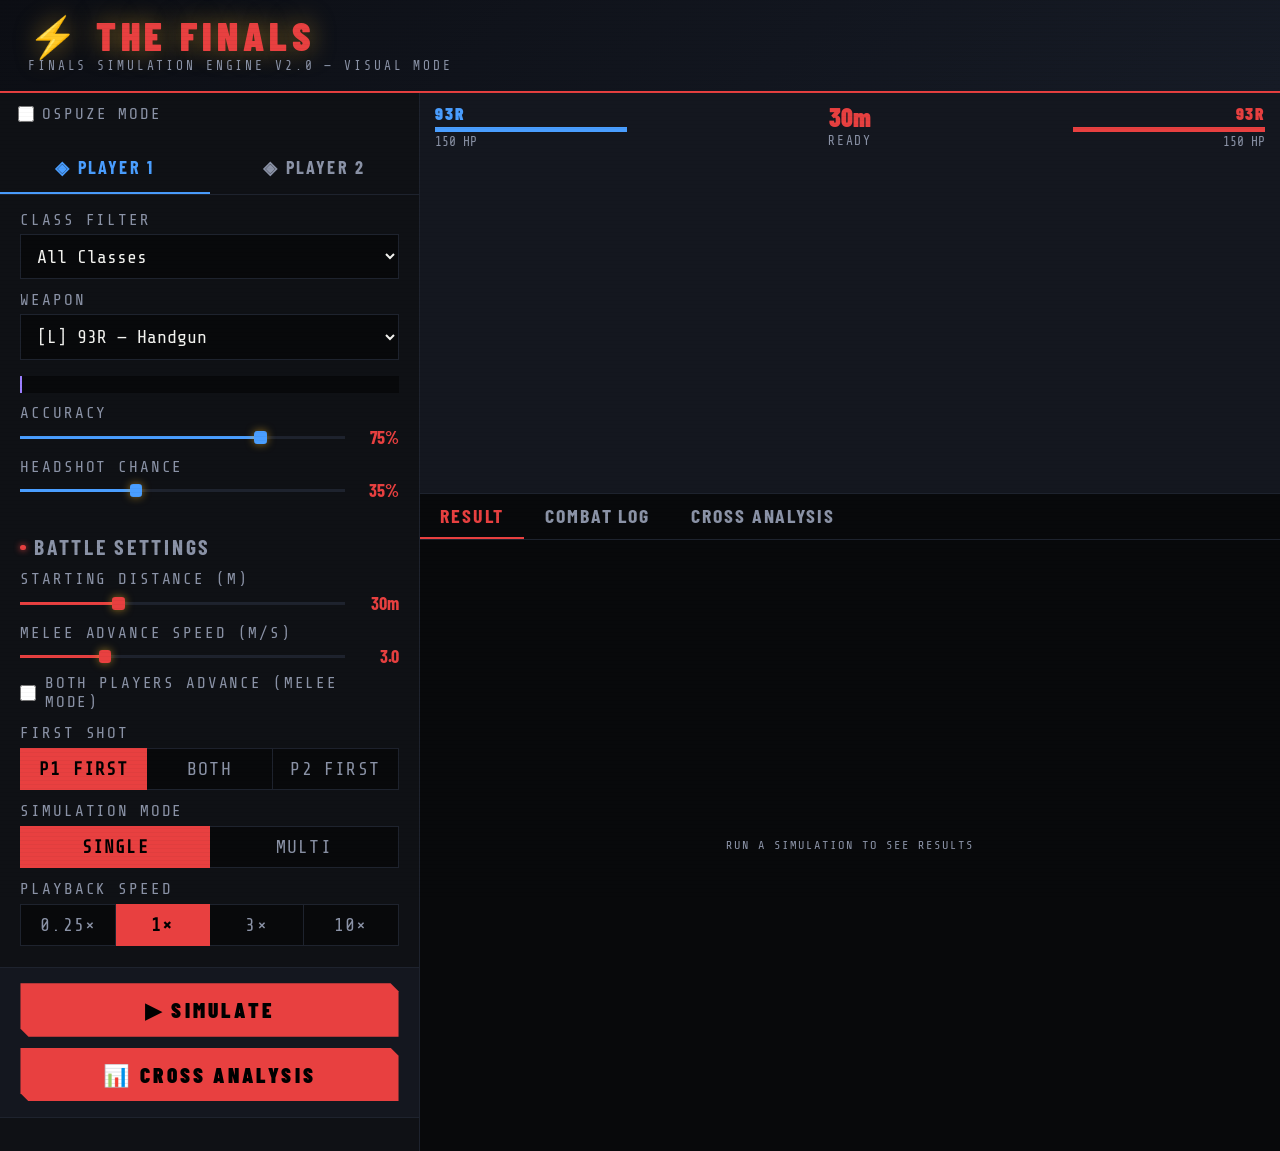
==== index.html @ 96d1d45d "renamed battle_simulator.html to index.html" ====
<!DOCTYPE html>
<html lang="en">
<head>
  <meta charset="UTF-8">
  <meta name="viewport" content="width=device-width, initial-scale=1.0">
  <title>THE FINALS — Battle Simulator</title>

<script src="./simulate.js" defer></script>
<script src="./battle_simulator.js" defer></script>
<script src="./cross_analysis_pool.js" defer></script>
<script src="./heatgraph.js" defer></script>
  <link rel="stylesheet" href="battle_simulation.css">

  <link rel="preconnect" href="https://fonts.googleapis.com">
  <link
    href="https://fonts.googleapis.com/css2?family=Barlow+Condensed:ital,wght@0,400;0,600;0,700;0,900;1,700&family=Share+Tech+Mono&display=swap"
    rel="stylesheet"
  >
</head>
<body>
  <header>
    <div>
      <div class="logo">⚡ THE FINALS</div>
      <div class="sub">Finals Simulation Engine v2.0 — Visual Mode</div>
    </div>
  </header>

  <div class="app" style="grid-template-columns: 420px 1fr;">
    <div class="sidebar">
      <label class="check-row" style="padding: 12px 18px;">
        <input type="checkbox" id="ospuze-toggle">
        <span>OSPUZE Mode</span>
      </label>

      <div class="fighter-tabs">
        <div class="ftab active p1" onclick="switchFighterTab(1,this)">◈ Player 1</div>
        <div class="ftab p2" onclick="switchFighterTab(2,this)">◈ Player 2</div>
      </div>

      <div class="fighter-panel active" id="fp1">
        <label>Class Filter</label>
        <select id="p1-class" onchange="filterWeapons(1)">
          <option value="">All Classes</option>
          <option value="light">Light — 150 HP</option>
          <option value="medium">Medium — 250 HP</option>
          <option value="heavy">Heavy — 350 HP</option>
        </select>

        <label>Weapon</label>
        <select id="p1-weapon" onchange="updateWeaponInfo(1)"></select>
        <div id="p1-badges" class="weapon-badge"></div>
        <div id="p1-note" class="weapon-note"></div>

        <label>Accuracy</label>
        <div class="range-row">
          <input type="range" id="p1-acc" min="1" max="100" value="75" oninput="syncRange(this,'p1-acc-v','%')">
          <span class="range-val" id="p1-acc-v">75%</span>
        </div>

        <label>Headshot Chance</label>
        <div class="range-row">
          <input type="range" id="p1-hs" min="0" max="100" value="35" oninput="syncRange(this,'p1-hs-v','%')">
          <span class="range-val" id="p1-hs-v">35%</span>
        </div>
      </div>

      <div class="fighter-panel" id="fp2">
        <label>Class Filter</label>
        <select id="p2-class" onchange="filterWeapons(2)">
          <option value="">All Classes</option>
          <option value="light">Light — 150 HP</option>
          <option value="medium">Medium — 250 HP</option>
          <option value="heavy">Heavy — 350 HP</option>
        </select>

        <label>Weapon</label>
        <select id="p2-weapon"oninput ="drawIdle()" onchange="updateWeaponInfo(2)"></select>
        <div id="p2-badges" class="weapon-badge"></div>
        <div id="p2-note" class="weapon-note"></div>

        <label>Accuracy</label>
        <div class="range-row">
          <input type="range" id="p2-acc" min="1" max="100" value="75" oninput="syncRange(this,'p2-acc-v','%')">
          <span class="range-val" id="p2-acc-v">75%</span>
        </div>

        <label>Headshot Chance</label>
        <div class="range-row">
          <input type="range" id="p2-hs" min="0" max="100" value="35" oninput="syncRange(this,'p2-hs-v','%')">
          <span class="range-val" id="p2-hs-v">35%</span>
        </div>
      </div>

      <div class="section">
        <div class="section-title">Battle Settings</div>

        <label>Starting Distance (m)</label>
        <div class="range-row">
          <input type="range" id="start-dist" min="1" max="100" value="30" oninput="syncRange(this,'sd-v','m')">
          <span class="range-val" id="sd-v">30m</span>
        </div>

        <label>Melee Advance Speed (m/s)</label>
        <div class="range-row">
          <input type="range" id="speed" min="0" max="12" value="3" step="0.5" oninput="syncRange(this,'sp-v','')">
          <span class="range-val" id="sp-v">3.0</span>
        </div>

        <label class="check-row">
          <input type="checkbox" id="melee-advance">
          <span>Both players advance (melee mode)</span>
        </label>

        <label style="margin-top:12px;">First Shot</label>
        <div class="toggle-group">
          <div class="tbtn active" onclick="setFSA('p1',this)">P1 First</div>
          <div class="tbtn" onclick="setFSA('both',this)">Both</div>
          <div class="tbtn" onclick="setFSA('p2',this)">P2 First</div>
        </div>

        <label style="margin-top:12px;">Simulation Mode</label>
        <div class="toggle-group">
          <div class="tbtn active" onclick="setSimMode('single',this)">Single</div>
          <div class="tbtn" onclick="setSimMode('multi',this)">Multi</div>
        </div>

        <div id="multi-opts" style="display:none;">
          <label>Runs</label>
          <input type="number" id="sim-count" value="200" min="10" max="10000">
        </div>

        <label style="margin-top:12px;">Playback Speed</label>
        <div class="toggle-group">
          <div class="tbtn" onclick="setPlaySpeed(0.25,this)">0.25×</div>
          <div class="tbtn active" onclick="setPlaySpeed(1,this)">1×</div>
          <div class="tbtn" onclick="setPlaySpeed(3,this)">3×</div>
          <div class="tbtn" onclick="setPlaySpeed(10,this)">10×</div>
        </div>
      </div>

      <div class="run-row">
        <button class="btn-run" id="run-btn" onclick="runSim()">▶ SIMULATE</button>
        <button class="btn-run" id="cross-btn" onclick="runCrossAnalysis()">📊 CROSS ANALYSIS</button>      </div>
    </div>

    <div class="main-area">
      <div class="arena-wrap">
        <canvas id="arena" height="400"></canvas>

        <div class="arena-overlay">
          <div class="player-hud">
            <div class="hud-name p1" id="hud-p1-name">—</div>
            <div class="hud-hp-bar">
              <div class="hud-hp-fill p1" id="hud-p1-hp" style="width:100%"></div>
            </div>
            <div class="hud-hp-val" id="hud-p1-hpval">— HP</div>
          </div>

          <div class="arena-center-hud">
            <div class="dist-big" id="hud-dist">—</div>
            <div class="time-small" id="hud-time">READY</div>
          </div>

          <div class="player-hud" style="text-align:right;">
            <div class="hud-name p2" id="hud-p2-name">—</div>
            <div class="hud-hp-bar">
              <div class="hud-hp-fill p2" id="hud-p2-hp" style="width:100%"></div>
            </div>
            <div class="hud-hp-val p2" id="hud-p2-hpval">— HP</div>
          </div>
        </div>
      </div>

      <div class="results-area" id="results-area">
        <div class="tab-bar">
          <div class="tab active" onclick="switchTab('result',this)">Result</div>
          <div class="tab" onclick="switchTab('log',this)">Combat Log</div>
          <div class="tab" id="multi-tab" onclick="switchTab('multi',this)" style="display:none;">Multi Stats</div>
          <div class="tab" onclick="switchTab('cross',this)">Cross Analysis</div>
        </div>

        <div class="tab-content active" id="tab-result">
          <div class="winner-banner" id="winner-banner" style="display:none;">
            <div class="winner-icon" id="winner-icon">🏆</div>
            <div>
              <div class="winner-name" id="winner-name">—</div>
              <div class="winner-sub" id="winner-sub"></div>
            </div>
          </div>



          <div class="stats-grid" id="stats-grid" style="display:none;">
            <div class="stat-cell"><div class="stat-label">P1 Damage</div><div class="stat-val p1" id="s-p1-dmg">—</div></div>
            <div class="stat-cell"><div class="stat-label">P1 Shots/Hit/HS</div><div class="stat-val p1" id="s-p1-shs">—</div></div>
            <div class="stat-cell"><div class="stat-label">P2 Damage</div><div class="stat-val p2" id="s-p2-dmg">—</div></div>
            <div class="stat-cell"><div class="stat-label">P2 Shots/Hit/HS</div><div class="stat-val p2" id="s-p2-shs">—</div></div>
            <div class="stat-cell"><div class="stat-label">Time to Kill</div><div class="stat-val neutral" id="s-ttk">—</div></div>
            <div class="stat-cell"><div class="stat-label">Final Range</div><div class="stat-val neutral" id="s-range">—</div></div>
            <div class="stat-cell"><div class="stat-label">P1 HP Left</div><div class="stat-val p1" id="s-p1-hp">—</div></div>
            <div class="stat-cell"><div class="stat-label">P2 HP Left</div><div class="stat-val p2" id="s-p2-hp">—</div></div>
          </div>

          <div
            id="pre-run-msg"
            style="flex:1;display:flex;align-items:center;justify-content:center;color:var(--muted);font-size:12px;letter-spacing:2px;"
          >
            RUN A SIMULATION TO SEE RESULTS
          </div>
        </div>

    

        <div class="tab-content" id="tab-log">
          <div id="combat-log" style="font-size:11px;line-height:1.9;padding:10px 14px; font-size: 20px;"></div>
        </div>

        <div class="tab-content" id="tab-multi">
          <div class="winrate-section">
            <div class="winrate-labels">
              <span id="wr-p1-lbl" style="color:var(--blue)">P1: —</span>
              <span id="wr-tie-lbl" style="color:var(--tie)">TIE: —</span>
              <span id="wr-p2-lbl" style="color:var(--red)">P2: —</span>
            </div>

            <div class="winrate-bar">
              <div class="wr-p1" id="wr-p1-bar" style="width:0%;transition:width .5s ease;"></div>
              <div class="wr-tie" id="wr-tie-bar" style="width:0%;transition:width .5s ease;"></div>
              <div class="wr-p2" id="wr-p2-bar" style="width:0%;transition:width .5s ease;"></div>
            </div>
          </div>

          <div class="multi-grid">
            <div class="left-mult-=grid">
              <div class="multi-cell"><div class="stat-label">P1 Wins</div><div class="stat-val p1" id="ms-w1">—</div></div>
              <div class="multi-cell"><div class="stat-label">P1 Looses</div><div class="stat-val p1" id="ms-l1">—</div></div>
              <div class="multi-cell"><div class="stat-label">Avg TTK P1 </div><div class="stat-val p1" id="ms-ttk1">—</div></div>
              <div class="multi-cell"><div class="stat-label">Avg HP Left P1</div><div class="stat-val p1" id="ms-hp1">—</div></div>
              <div class="multi-cell"><div class="stat-label">Avg Bullets To Kill P2</div><div class="stat-val p2" id="ms-bulletsToKill1">—</div></div>
            </div>

            <div class="middle-multi-grid">
              <div class="multi-cell"><div class="stat-label">Ties</div><div class="stat-val neutral" id="ms-tie">—</div></div>
            </div>

            <div class="right-multi-grid">
              <div class="left-mult-=grid">
                <div class="multi-cell"><div class="stat-label">P2 Wins</div><div class="stat-val p2" id="ms-w2">—</div></div>
                <div class="multi-cell"><div class="stat-label">P2 Looses</div><div class="stat-val p2" id="ms-l2">—</div></div>
                <div class="multi-cell"><div class="stat-label">Avg TTK P2</div><div class="stat-val p2" id="ms-ttk2">—</div></div>
                <div class="multi-cell"><div class="stat-label">Avg HP Left P2</div><div class="stat-val p2" id="ms-hp2">—</div></div>
                <div class="multi-cell"><div class="stat-label">Avg Bullets To Kill P1</div><div class="stat-val p1" id="ms-bulletsToKill2">—</div></div>
              </div>
            </div>
          </div>
        </div>

        <div class="tab-content" id="tab-cross">
          <div id="cross-table" style="padding:10px;"></div>
        </div>

          <div class="tab-content" id="tab-heat">
            <div id="heatmap-container" style="padding:10px;">
              HEAT MAP READY
            </div>
          </div>
      </div>
    </div>
  </div>

  <script>
    const ospuzeToggle = document.getElementById('ospuze-toggle');

    ospuzeToggle?.addEventListener('change', function () {
      document.body.classList.toggle('ospuze-mode', this.checked);
      localStorage.setItem('ospuzeMode', this.checked ? 'on' : 'off');
    });

    if (localStorage.getItem('ospuzeMode') === 'on') {
      document.body.classList.add('ospuze-mode');
      if (ospuzeToggle) ospuzeToggle.checked = true;
    }
  </script>
</body>
</html>
---- battle_simulation.css ----
:root {
  --bg: #08090b;
  --surface: #0f1115;
  --card: #14171f;
  --border: #1e232e;

  --accent: #e84040;
  --tie: #fcfcfc;
  --red: #e84040;
  --green: #39d974;
  --blue: #4a9eff;
  --purple: #9d7fff;

  --text: #f3f3f0;
  --muted: #8b93a7;

  --light-cl: #ffffff;
  --med-cl: #ffffff;
  --heavy-cl: #ffffff;

  /* Fluid sizing system */
  --fs-base: clamp(0.88rem, 0.78rem + 0.28vw, 1.05rem);
  --fs-micro: clamp(0.62rem, 0.58rem + 0.14vw, 0.78rem);
  --fs-small: clamp(0.72rem, 0.66rem + 0.18vw, 0.9rem);
  --fs-body: clamp(0.88rem, 0.8rem + 0.24vw, 1rem);
  --fs-label: clamp(0.8rem, 0.68rem + 0.4vw, 1.05rem);
  --fs-ui: clamp(0.95rem, 0.82rem + 0.4vw, 1.2rem);
  --fs-tab: clamp(0.9rem, 0.72rem + 0.65vw, 1.55rem);
  --fs-badge: clamp(0.72rem, 0.63rem + 0.34vw, 1rem);
  --fs-hud: clamp(0.9rem, 0.78rem + 0.38vw, 1.2rem);
  --fs-dist: clamp(1.1rem, 0.85rem + 0.95vw, 1.9rem);
  --fs-stat-label: clamp(0.72rem, 0.58rem + 0.42vw, 1rem);
  --fs-stat-val: clamp(1.15rem, 0.92rem + 0.9vw, 1.9rem);
  --fs-winner: clamp(1.7rem, 1.1rem + 2vw, 3rem);
  --fs-button: clamp(1rem, 0.84rem + 0.62vw, 1.4rem);
  --fs-logo: clamp(1.5rem, 1rem + 2vw, 2.5rem);
  --fs-table: clamp(0.78rem, 0.68rem + 0.3vw, 0.98rem);

  /* Fluid spacing */
  --space-1: clamp(0.25rem, 0.18rem + 0.2vw, 0.45rem);
  --space-2: clamp(0.4rem, 0.3rem + 0.28vw, 0.65rem);
  --space-3: clamp(0.55rem, 0.42rem + 0.35vw, 0.85rem);
  --space-4: clamp(0.75rem, 0.58rem + 0.48vw, 1rem);
  --space-5: clamp(0.95rem, 0.72rem + 0.7vw, 1.4rem);
  --space-6: clamp(1.15rem, 0.92rem + 0.9vw, 1.8rem);
  --space-7: clamp(1.4rem, 1.1rem + 1.2vw, 2.4rem);

  --sidebar-w: clamp(18rem, 24vw, 26rem);
  --header-h: clamp(4.1rem, 3.4rem + 1.1vw, 5.1rem);
  --arena-h: clamp(14rem, 32vw, 25rem);
  --radius-sm: 0.2rem;
  --radius-md: 0.35rem;
  --border-w: 1px;
}

body.ospuze-mode {
  --bg: #0d0d0a;
  --surface: #17150d;
  --card: #201c10;
  --border: #3a3218;

  --accent: #e0b81d;
  --tie: rgb(251, 255, 0);
  --red: #e84040;
  --green: #8ddc57;
  --blue: #4a9eff;
  --purple: #c89b2b;

  --text: #f7f1d0;
  --muted: #b7ab72;

  --light-cl: #f2d13d;
  --med-cl: #d7c04b;
  --heavy-cl: #61510f;
}

body.ospuze-mode header {
  background: linear-gradient(135deg, #18150c 0%, #2a2412 100%);
  border-bottom-color: var(--accent);
}

body.ospuze-mode .logo {
  color: var(--accent);
  text-shadow: 0 0 1.5rem rgba(224, 184, 29, 0.45);
}

body.ospuze-mode .btn-run {
  background: var(--accent);
  color: #111;
}

body.ospuze-mode .btn-run:hover {
  background: #f2d13d;
}

body.ospuze-mode .tab.active,
body.ospuze-mode .tbtn.active,
body.ospuze-mode .range-val,
body.ospuze-mode .dist-big {
  color: var(--accent);
  border-color: var(--accent);
}

body.ospuze-mode .tbtn.active {
  background: var(--accent);
  color: #111;
}

* {
  box-sizing: border-box;
  margin: 0;
  padding: 0;
}

html {
  scroll-behavior: smooth;
  font-size: 100%;
}

body {
  background: var(--bg);
  color: var(--text);
  font-family: 'Share Tech Mono', monospace;
  font-size: var(--fs-base);
  min-height: 100vh;
  overflow-x: hidden;
  line-height: 1.35;
}

body::before {
  content: '';
  position: fixed;
  inset: 0;
  background: repeating-linear-gradient(
    0deg,
    transparent,
    transparent 3px,
    rgba(0, 0, 0, 0.03) 3px,
    rgba(0, 0, 0, 0.03) 4px
  );
  pointer-events: none;
  z-index: 9999;
}

/* HEADER */
header {
  background: linear-gradient(135deg, #0c0e14 0%, #161b26 100%);
  border-bottom: 2px solid var(--accent);
  min-height: var(--header-h);
  padding: var(--space-4) clamp(1rem, 1.2vw + 0.8rem, 1.75rem);
  display: flex;
  align-items: center;
  gap: var(--space-4);
}

.logo {
  font-family: 'Barlow Condensed', sans-serif;
  font-weight: 900;
  font-size: var(--fs-logo);
  letter-spacing: clamp(0.14rem, 0.08rem + 0.28vw, 0.34rem);
  text-transform: uppercase;
  color: var(--accent);
  text-shadow: 0 0 1.5rem rgba(240, 180, 41, 0.5);
  line-height: 1;
}

.sub {
  font-size: var(--fs-small);
  color: var(--muted);
  letter-spacing: clamp(0.08rem, 0.04rem + 0.18vw, 0.18rem);
  text-transform: uppercase;
  margin-top: 0.15rem;
}

/* LAYOUT */
.app {
  display: grid;
  grid-template-columns: minmax(18rem, var(--sidebar-w)) minmax(0, 1fr);
  gap: 0;
  min-height: calc(100vh - var(--header-h));
}

.sidebar {
  background: var(--surface);
  border-right: var(--border-w) solid var(--border);
  overflow-y: auto;
  padding: 0 0 var(--space-7);
  min-width: 0;
}

.main-area {
  background: var(--bg);
  display: flex;
  flex-direction: column;
  min-width: 0;
}

/* SIDEBAR SECTIONS */
.section {
  padding: var(--space-5) var(--space-5);
  border-bottom: var(--border-w) solid var(--border);
}

.section-title {
  font-family: 'Barlow Condensed', sans-serif;
  font-weight: 700;
  font-size: clamp(0.95rem, 0.75rem + 0.75vw, 1.5rem);
  letter-spacing: clamp(0.08rem, 0.05rem + 0.15vw, 0.18rem);
  text-transform: uppercase;
  color: var(--muted);
  margin-bottom: var(--space-3);
  display: flex;
  align-items: center;
  gap: var(--space-2);
  line-height: 1.1;
}

.section-title::before {
  content: '';
  display: inline-block;
  width: clamp(0.3rem, 0.22rem + 0.14vw, 0.38rem);
  height: clamp(0.3rem, 0.22rem + 0.14vw, 0.38rem);
  background: var(--accent);
  border-radius: 50%;
  box-shadow: 0 0 0.4rem var(--accent);
}

label {
  display: block;
  font-size: var(--fs-label);
  letter-spacing: clamp(0.04rem, 0.02rem + 0.12vw, 0.12rem);
  text-transform: uppercase;
  color: var(--muted);
  margin-bottom: var(--space-1);
  margin-top: var(--space-3);
  line-height: 1.15;
}

label:first-child {
  margin-top: 0;
}

select,
input[type='number'] {
  width: 100%;
  min-width: 0;
  background: var(--bg);
  border: var(--border-w) solid var(--border);
  color: var(--text);
  padding: clamp(0.55rem, 0.42rem + 0.3vw, 0.75rem)
    clamp(0.6rem, 0.5rem + 0.28vw, 0.85rem);
  font-family: 'Share Tech Mono', monospace;
  font-size: var(--fs-ui);
  outline: none;
  cursor: pointer;
  transition: border-color 0.15s, box-shadow 0.15s;
}

select:focus,
input[type='number']:focus {
  border-color: var(--accent);
  box-shadow: 0 0 0 1px color-mix(in srgb, var(--accent) 40%, transparent);
}

input[type='range'] {
  width: 100%;
  min-width: 0;
  padding: 0;
  height: clamp(0.18rem, 0.12rem + 0.1vw, 0.24rem);
  border: none;
  cursor: pointer;
  -webkit-appearance: none;
  appearance: none;
  background: linear-gradient(
    to right,
    var(--slider-color, var(--accent)) 0%,
    var(--slider-color, var(--accent)) var(--pct, 50%),
    var(--border) var(--pct, 50%),
    var(--border) 100%
  );
}

input[type='range']::-webkit-slider-thumb {
  -webkit-appearance: none;
  width: clamp(0.75rem, 0.62rem + 0.22vw, 0.9rem);
  height: clamp(0.75rem, 0.62rem + 0.22vw, 0.9rem);
  border-radius: var(--radius-sm);
  background: var(--slider-color, var(--accent));
  box-shadow: 0 0 0.5rem rgba(240, 180, 41, 0.6);
  cursor: pointer;
}

input[type='range']::-moz-range-thumb {
  width: clamp(0.75rem, 0.62rem + 0.22vw, 0.9rem);
  height: clamp(0.75rem, 0.62rem + 0.22vw, 0.9rem);
  border: 0;
  border-radius: var(--radius-sm);
  background: var(--slider-color, var(--accent));
  box-shadow: 0 0 0.5rem rgba(240, 180, 41, 0.6);
  cursor: pointer;
}

.range-row {
  display: flex;
  align-items: center;
  gap: var(--space-2);
}

.range-val {
  font-family: 'Barlow Condensed', sans-serif;
  font-size: var(--fs-ui);
  font-weight: 700;
  min-width: clamp(2.4rem, 2rem + 1vw, 3.6rem);
  color: var(--accent);
  text-align: right;
  line-height: 1;
}

.fighter-tabs {
  display: grid;
  grid-template-columns: 1fr 1fr;
  gap: 0;
  border-bottom: var(--border-w) solid var(--border);
}

.ftab {
  padding: var(--space-4);
  text-align: center;
  font-family: 'Barlow Condensed', sans-serif;
  font-size: var(--fs-ui);
  font-weight: 700;
  letter-spacing: clamp(0.06rem, 0.03rem + 0.15vw, 0.14rem);
  text-transform: uppercase;
  cursor: pointer;
  border-bottom: 2px solid transparent;
  transition: all 0.15s;
  color: var(--muted);
  line-height: 1.1;
}

.ftab.active.p1 {
  color: var(--blue);
  border-color: var(--blue);
}

.ftab.active.p2 {
  color: var(--red);
  border-color: var(--red);
}

#p2-acc{
  color: var(--blue);
}

.fighter-panel {
  display: none;
  padding: var(--space-4) var(--space-5);
}

.fighter-panel.active {
  display: block;
}

.weapon-badge {
  display: flex;
  flex-wrap: wrap;
  gap: var(--space-1);
  margin-top: var(--space-2);
  font-size: var(--fs-badge);
}

.badge {
  padding: 0.2em 0.55em;
  background: var(--bg);
  border: var(--border-w) solid var(--border);
  font-size: var(--fs-badge);
  letter-spacing: clamp(0.02rem, 0.01rem + 0.08vw, 0.07rem);
  text-transform: uppercase;
  line-height: 1.15;
}

.badge.light {
  color: var(--light-cl);
  border-color: var(--light-cl);
}

.badge.medium {
  color: var(--med-cl);
  border-color: var(--med-cl);
}

.badge.heavy {
  color: var(--heavy-cl);
  border-color: var(--heavy-cl);
}

.weapon-note {
  margin-top: var(--space-2);
  padding: var(--space-2) var(--space-3);
  background: var(--bg);
  border-left: 2px solid var(--purple);
  font-size: var(--fs-body);
  color: var(--muted);
  line-height: 1.65;
}

.toggle-group {
  display: flex;
  gap: 0;
  margin-top: var(--space-1);
}

.tbtn {
  flex: 1;
  min-width: 0;
  padding: clamp(0.55rem, 0.42rem + 0.26vw, 0.72rem) clamp(0.2rem, 0.12rem + 0.18vw, 0.45rem);
  background: var(--bg);
  border: var(--border-w) solid var(--border);
  color: var(--muted);
  font-family: 'Share Tech Mono', monospace;
  font-size: var(--fs-ui);
  letter-spacing: clamp(0.02rem, 0.01rem + 0.08vw, 0.08rem);
  text-transform: uppercase;
  cursor: pointer;
  transition: all 0.15s;
  text-align: center;
  line-height: 1.1;
}

.tbtn:not(:first-child) {
  border-left: none;
}

.tbtn.active {
  background: var(--accent);
  color: #000;
  border-color: var(--accent);
  font-weight: 700;
}

.check-row {
  display: flex;
  align-items: center;
  gap: var(--space-2);
  margin-top: var(--space-2);
  cursor: pointer;
}

.check-row input {
  accent-color: var(--accent);
  cursor: pointer;
  inline-size: 1rem;
  block-size: 1rem;
  flex: 0 0 auto;
}

.check-row span {
  font-size: var(--fs-label);
  color: var(--muted);
  line-height: 1.2;
}

/* RUN BUTTONS */
.run-row {
  padding: var(--space-4) var(--space-5);
  background: var(--card);
  border-bottom: var(--border-w) solid var(--border);
  display: grid;
  gap: var(--space-3);
}

.btn-run {
  width: 100%;
  font-family: 'Barlow Condensed', sans-serif;
  font-weight: 900;
  font-size: var(--fs-button);
  letter-spacing: clamp(0.08rem, 0.04rem + 0.2vw, 0.22rem);
  text-transform: uppercase;
  padding: clamp(0.8rem, 0.64rem + 0.5vw, 1rem);
  background: var(--accent);
  color: #000;
  border: none;
  cursor: pointer;
  clip-path: polygon(0 0, calc(100% - 8px) 0, 100% 8px, 100% 100%, 8px 100%, 0 calc(100% - 8px));
  transition: all 0.15s;
  line-height: 1;
}

.btn-run:hover {
  background: #ffc84a;
  box-shadow: 0 0 1.75rem rgba(240, 180, 41, 0.5);
  transform: translateY(-1px);
}

.btn-run:disabled {
  background: var(--muted);
  cursor: not-allowed;
  transform: none;
  box-shadow: none;
}

/* ARENA */
.arena-wrap {
  position: relative;
  background: var(--card);
  border-bottom: var(--border-w) solid var(--border);
}

#arena {
  display: block;
  width: 100%;
  height: auto;
  min-height: var(--arena-h);
}

.arena-overlay {
  position: absolute;
  top: var(--space-3);
  left: var(--space-4);
  right: var(--space-4);
  display: flex;
  justify-content: space-between;
  align-items: flex-start;
  gap: var(--space-3);
  pointer-events: none;
}

.player-hud {
  min-width: clamp(7rem, 16vw, 12rem);
}

.hud-name {
  font-family: 'Barlow Condensed', sans-serif;
  font-size: var(--fs-hud);
  font-weight: 900;
  letter-spacing: clamp(0.04rem, 0.02rem + 0.1vw, 0.12rem);
  text-transform: uppercase;
  line-height: 1.05;
}

.hud-name.p1 {
  color: var(--blue);
}

.hud-name.p2 {
  color: var(--red);
  text-align: right;
}

.hud-hp-bar {
  height: clamp(0.28rem, 0.2rem + 0.08vw, 0.38rem);
  background: var(--border);
  margin-top: var(--space-1);
  overflow: hidden;
}

.hud-hp-fill {
  height: 100%;
  transition: width 0.05s linear;
}

.hud-hp-fill.p1 {
  background: var(--blue);
}

.hud-hp-fill.p2 {
  background: var(--red);
}

.hud-hp-val {
  font-size: var(--fs-small);
  color: var(--muted);
  margin-top: 0.15rem;
}

.hud-hp-val.p2 {
  text-align: right;
}

.arena-center-hud {
  text-align: center;
  min-width: 0;
}

.p2-class{
  color: var(--accent);
}

.dist-big {
  font-family: 'Barlow Condensed', sans-serif;
  font-size: var(--fs-dist);
  font-weight: 900;
  color: var(--accent);
  line-height: 1;
}

.time-small {
  font-size: var(--fs-small);
  color: var(--muted);
  letter-spacing: clamp(0.05rem, 0.03rem + 0.12vw, 0.12rem);
  margin-top: 0.2rem;
}

/* RESULTS / LOG */
.results-area {
  flex: 1;
  display: flex;
  flex-direction: column;
  animation: fadeIn 0.3s ease;
  min-height: 0;
}

.tab-bar {
  display: flex;
  border-bottom: var(--border-w) solid var(--border);
  overflow-x: auto;
  overflow-y: hidden;
}

.tab {
  padding: var(--space-3) var(--space-5);
  font-family: 'Barlow Condensed', sans-serif;
  font-size: var(--fs-tab);
  font-weight: 700;
  letter-spacing: clamp(0.05rem, 0.03rem + 0.12vw, 0.12rem);
  text-transform: uppercase;
  cursor: pointer;
  color: var(--muted);
  border-bottom: 2px solid transparent;
  transition: all 0.15s;
  white-space: nowrap;
  line-height: 1.05;
}

.tab:hover {
  color: var(--text);
}

.tab.active {
  color: var(--accent);
  border-color: var(--accent);
}

.tab-content {
  display: none;
  flex: 1;
  overflow-y: auto;
  min-height: 0;
}

.tab-content.active {
  display: flex;
  flex-direction: column;
}

.winner-banner {
  padding: var(--space-6) var(--space-6);
  border-bottom: var(--border-w) solid var(--border);
  color: var(--muted);
  align-items: center;
  gap: var(--space-5);
}

.winner-icon {
  font-size: clamp(1.8rem, 1.2rem + 1.4vw, 2.5rem);
  line-height: 1;
}

.winner-name {
  font-family: 'Barlow Condensed', sans-serif;
  font-size: var(--fs-winner);
  font-weight: 900;
  letter-spacing: clamp(0.08rem, 0.04rem + 0.18vw, 0.18rem);
  text-transform: uppercase;
  line-height: 1;
}

.winner-name.p1 {
  color: var(--blue);
  text-shadow: 0 0 1.25rem rgba(74, 158, 255, 0.4);
}

.winner-name.p2 {
  color: var(--red);
  text-shadow: 0 0 1.25rem rgba(232, 64, 64, 0.4);
}

.winner-name.tie {
  color: var(--accent);
}

.winner-sub {
  font-size: var(--fs-small);
  color: var(--muted);
  margin-top: 0.2rem;
}

.stats-grid {
  display: grid;
  grid-template-columns: repeat(4, minmax(0, 1fr));
  gap: 1px;
  background: var(--border);
}

.stat-cell {
  background: var(--card);
  padding: var(--space-4) var(--space-4);
  min-width: 0;
}

.stat-label {
  font-size: var(--fs-stat-label);
  letter-spacing: clamp(0.03rem, 0.01rem + 0.1vw, 0.1rem);
  text-transform: uppercase;
  color: var(--muted);
  margin-bottom: var(--space-2);
  line-height: 1.15;
}

.stat-val {
  font-family: 'Barlow Condensed', sans-serif;
  font-size: var(--fs-stat-val);
  font-weight: 700;
  line-height: 1;
}

.stat-val.p1 {
  color: var(--blue);
}

.stat-val.p2 {
  color: var(--red);
}

.stat-val.neutral {
  color: var(--tie);
}

/* MULTI RESULTS */
.winrate-section {
  padding: var(--space-5) var(--space-6);
  border-bottom: var(--border-w) solid var(--border);
}

.winrate-labels {
  display: flex;
  justify-content: space-between;
  gap: var(--space-2);
  font-size: var(--fs-small);
  margin-bottom: var(--space-2);
  flex-wrap: wrap;
}

.winrate-bar {
  height: clamp(0.6rem, 0.5rem + 0.18vw, 0.85rem);
  background: var(--border);
  display: flex;
  overflow: hidden;
}

.wr-p1 {
  background: var(--blue);
}

.wr-tie {
  background: var(--tie);
}

.wr-p2 {
  background: var(--red);
}

.multi-grid {
  display: grid;
  grid-template-columns: repeat(3, minmax(0, 1fr));
  gap: 1px;
  background: var(--border);
}

.multi-cell {
  background: var(--card);
  padding: var(--space-4) var(--space-4);
}

/* COMBAT LOG */
#combat-log {
  flex: 1;
  overflow-y: auto;
  padding: var(--space-4) var(--space-5);
  background: var(--bg);
  font-size: var(--fs-body);
  line-height: 1.85;
}

.ll {
  padding: 0;
}

.ll.hp1 {
  color: #7ab8ff;
}

.ll.hp2 {
  color: #ff8080;
}

.ll.hs {
  color: var(--accent);
}

.ll.info {
  color: var(--muted);
}

.ll.kill {
  color: var(--green);
  font-family: 'Barlow Condensed', sans-serif;
  font-size: clamp(0.95rem, 0.84rem + 0.38vw, 1.2rem);
  letter-spacing: clamp(0.04rem, 0.02rem + 0.12vw, 0.12rem);
  font-weight: 700;
}

.ll.move {
  color: #6b5e8a;
}

/* TABLES */
table {
  font-size: var(--fs-table);
}

th {
  font-size: var(--fs-table);
}

td {
  font-size: var(--fs-table);
}

/* SCROLLBARS */
::-webkit-scrollbar {
  width: 0.25rem;
  height: 0.25rem;
}

::-webkit-scrollbar-track {
  background: var(--bg);
}

::-webkit-scrollbar-thumb {
  background: var(--border);
}

/* ANIMATION */
@keyframes fadeIn {
  from {
    opacity: 0;
    transform: translateY(0.375rem);
  }
  to {
    opacity: 1;
    transform: translateY(0);
  }
}

/* SPEED INDICATOR */
.speed-chip {
  display: inline-block;
  padding: 0.18em 0.6em;
  font-size: var(--fs-micro);
  letter-spacing: clamp(0.03rem, 0.01rem + 0.08vw, 0.08rem);
  text-transform: uppercase;
  border: 1px solid;
  margin-left: 0.35rem;
}

.speed-chip.fast {
  color: var(--light-cl);
  border-color: var(--light-cl);
}

.speed-chip.med {
  color: var(--med-cl);
  border-color: var(--med-cl);
}

.speed-chip.slow {
  color: var(--heavy-cl);
  border-color: var(--heavy-cl);
}

/* LAPTOP / MID WIDTH */
@media (max-width: 1100px) {
  .app {
    grid-template-columns: minmax(16.5rem, 22rem) minmax(0, 1fr);
  }

  .stats-grid {
    grid-template-columns: repeat(2, minmax(0, 1fr));
  }

  .multi-grid {
    grid-template-columns: 1fr;
  }
}

/* TABLET / PHONE */
@media (max-width: 768px) {
  .app {
    display: flex;
    flex-direction: column;
    min-height: auto;
  }

  .sidebar {
    width: 100%;
    border-right: none;
    border-bottom: var(--border-w) solid var(--border);
    overflow: visible;
  }

  .main-area {
    width: 100%;
    min-width: 0;
  }

  header {
    padding: var(--space-4);
  }

  .fighter-panel,
  .section,
  .run-row {
    padding-left: var(--space-4);
    padding-right: var(--space-4);
  }

  .arena-overlay {
    top: var(--space-2);
    left: var(--space-3);
    right: var(--space-3);
  }

  .player-hud {
    min-width: 0;
    max-width: 38%;
  }

  .hud-name {
    word-break: break-word;
  }

  .stats-grid {
    grid-template-columns: 1fr;
  }

  .winner-banner {
    padding: var(--space-5);
    gap: var(--space-4);
  }

  .tab {
    padding: var(--space-3) var(--space-4);
  }

  #tab-cross {
    overflow-x: auto;
  }

  #tab-cross table {
    min-width: 46rem;
  }

  #arena {
    min-height: clamp(12rem, 48vw, 16rem);
  }

  .btn-run {
    min-height: 3rem;
  }
}

/* SMALL PHONES */
@media (max-width: 480px) {
  body {
    font-size: 0.92rem;
  }

  .toggle-group {
    flex-wrap: wrap;
  }

  .tbtn {
    min-width: calc(50% - 0px);
  }

  .fighter-tabs {
    grid-template-columns: 1fr;
  }

  .player-hud {
    max-width: 34%;
  }

  .arena-center-hud {
    flex: 1 1 auto;
  }

  .check-row span,
  label,
  .section-title {
    line-height: 1.2;
  }
}

/* LARGE DISPLAYS */
@media (min-width: 1600px) {
  :root {
    --sidebar-w: clamp(24rem, 23vw, 30rem);
    --arena-h: clamp(22rem, 30vw, 30rem);
  }

  .app {
    min-height: calc(100vh - var(--header-h));
  }

  .sidebar {
    border-right-width: 1px;
  }
}
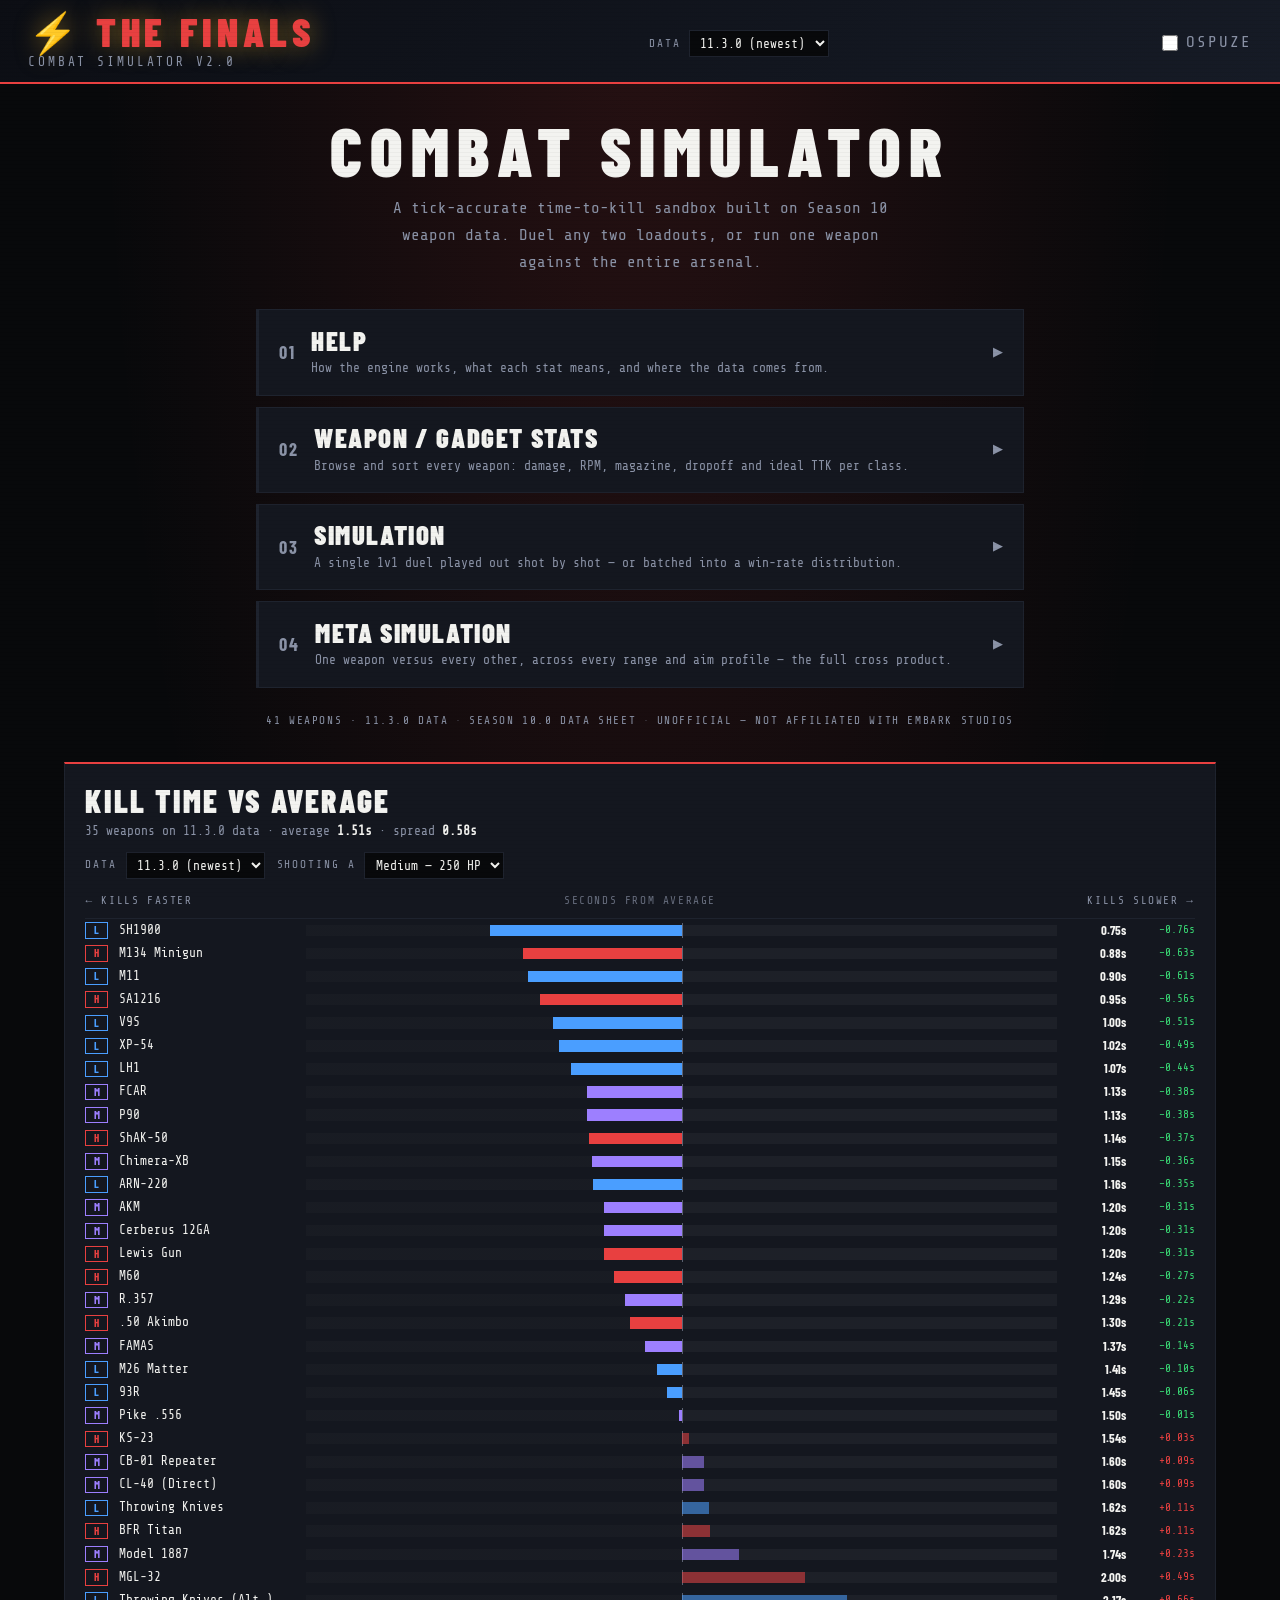
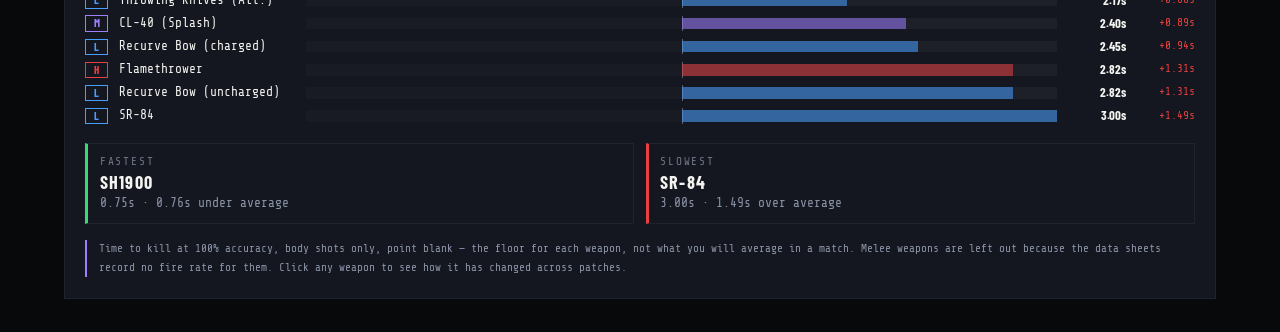
==== commit a9d7698d: "major sweep rewriting logic and adding cleaned data sets" ====
--- a/index.html
+++ b/index.html
@@ -1,14 +1,17 @@
 <!DOCTYPE html>
 <html lang="en">
 <head>
+
   <meta charset="UTF-8">
   <meta name="viewport" content="width=device-width, initial-scale=1.0">
-  <title>THE FINALS — Battle Simulator</title>
+  <title>THE FINALS — Combat Simulator</title>
 
 <script src="./simulate.js" defer></script>
+<script src="./duel_solver.js" defer></script>
 <script src="./battle_simulator.js" defer></script>
 <script src="./cross_analysis_pool.js" defer></script>
 <script src="./heatgraph.js" defer></script>
+<script src="./ui_shell.js" defer></script>
   <link rel="stylesheet" href="battle_simulation.css">
 
   <link rel="preconnect" href="https://fonts.googleapis.com">
@@ -16,257 +19,718 @@
     href="https://fonts.googleapis.com/css2?family=Barlow+Condensed:ital,wght@0,400;0,600;0,700;0,900;1,700&family=Share+Tech+Mono&display=swap"
     rel="stylesheet"
   >
+
 </head>
 <body>
   <header>
-    <div>
+    <button class="brand" id="brand-home" type="button" title="Back to main menu">
       <div class="logo">⚡ THE FINALS</div>
-      <div class="sub">Finals Simulation Engine v2.0 — Visual Mode</div>
-    </div>
+      <div class="sub" id="view-subtitle">Combat Simulator v2.0</div>
+    </button>
+
+    <nav class="topnav" id="topnav" aria-label="Sections">
+      <button class="navbtn" type="button" data-route="help">Help</button>
+      <button class="navbtn" type="button" data-route="stats">Stats</button>
+      <button class="navbtn" type="button" data-route="sim">Simulation</button>
+      <button class="navbtn" type="button" data-route="meta">Meta</button>
+    </nav>
+
+    <label class="version-picker" title="Weapon data version used by every screen">
+      <span>Data</span>
+      <select class="data-version-picker" aria-label="Weapon data version"></select>
+    </label>
+
+    <label class="check-row header-toggle" title="Alternate colour scheme">
+      <input type="checkbox" id="ospuze-toggle">
+      <span>OSPUZE</span>
+    </label>
   </header>
 
-  <div class="app" style="grid-template-columns: 420px 1fr;">
-    <div class="sidebar">
-      <label class="check-row" style="padding: 12px 18px;">
-        <input type="checkbox" id="ospuze-toggle">
-        <span>OSPUZE Mode</span>
-      </label>
-
-      <div class="fighter-tabs">
-        <div class="ftab active p1" onclick="switchFighterTab(1,this)">◈ Player 1</div>
-        <div class="ftab p2" onclick="switchFighterTab(2,this)">◈ Player 2</div>
+  <main id="main">
+
+    <!-- ══════════════════════════════════════════════════════════
+         HOME
+         ══════════════════════════════════════════════════════════ -->
+    <section class="view view-home active" id="view-home">
+      <div class="home-inner">
+        <img class="home-logo" src="THE_FINALS_Logo.png" alt="" onerror="this.remove()">
+
+        <h1 class="home-title">Combat Simulator</h1>
+        <p class="home-tagline">
+          A tick-accurate time-to-kill sandbox built on Season 10 weapon data.
+          Duel any two loadouts, or run one weapon against the entire arsenal.
+        </p>
+
+        <nav class="home-menu" aria-label="Main menu">
+          <button class="menu-card" type="button" data-route="help">
+            <span class="menu-num">01</span>
+            <span class="menu-body">
+              <span class="menu-title">Help</span>
+              <span class="menu-desc">How the engine works, what each stat means, and where the data comes from.</span>
+            </span>
+            <span class="menu-arrow">▶</span>
+          </button>
+
+          <button class="menu-card" type="button" data-route="stats">
+            <span class="menu-num">02</span>
+            <span class="menu-body">
+              <span class="menu-title">Weapon / Gadget Stats</span>
+              <span class="menu-desc">Browse and sort every weapon: damage, RPM, magazine, dropoff and ideal TTK per class.</span>
+            </span>
+            <span class="menu-arrow">▶</span>
+          </button>
+
+          <button class="menu-card" type="button" data-route="sim">
+            <span class="menu-num">03</span>
+            <span class="menu-body">
+              <span class="menu-title">Simulation</span>
+              <span class="menu-desc">A single 1v1 duel played out shot by shot — or batched into a win-rate distribution.</span>
+            </span>
+            <span class="menu-arrow">▶</span>
+          </button>
+
+          <button class="menu-card" type="button" data-route="meta">
+            <span class="menu-num">04</span>
+            <span class="menu-body">
+              <span class="menu-title">Meta Simulation</span>
+              <span class="menu-desc">One weapon versus every other, across every range and aim profile — the full cross product.</span>
+            </span>
+            <span class="menu-arrow">▶</span>
+          </button>
+        </nav>
+
+        <div class="home-foot">
+          <span id="home-weapon-count">Loading weapon data…</span>
+          <span class="dot">·</span>
+          <span>Season 10.0 data sheet</span>
+          <span class="dot">·</span>
+          <span>Unofficial — not affiliated with Embark Studios</span>
+        </div>
       </div>
 
-      <div class="fighter-panel active" id="fp1">
-        <label>Class Filter</label>
-        <select id="p1-class" onchange="filterWeapons(1)">
-          <option value="">All Classes</option>
-          <option value="light">Light — 150 HP</option>
-          <option value="medium">Medium — 250 HP</option>
-          <option value="heavy">Heavy — 350 HP</option>
-        </select>
-
-        <label>Weapon</label>
-        <select id="p1-weapon" onchange="updateWeaponInfo(1)"></select>
-        <div id="p1-badges" class="weapon-badge"></div>
-        <div id="p1-note" class="weapon-note"></div>
-
-        <label>Accuracy</label>
-        <div class="range-row">
-          <input type="range" id="p1-acc" min="1" max="100" value="75" oninput="syncRange(this,'p1-acc-v','%')">
-          <span class="range-val" id="p1-acc-v">75%</span>
-        </div>
-
-        <label>Headshot Chance</label>
-        <div class="range-row">
-          <input type="range" id="p1-hs" min="0" max="100" value="35" oninput="syncRange(this,'p1-hs-v','%')">
-          <span class="range-val" id="p1-hs-v">35%</span>
+      <!-- Kill time against the pool average, every weapon at a glance -->
+      <section class="home-chart" aria-labelledby="ttk-chart-title">
+        <div class="chart-head">
+          <h2 class="chart-title" id="ttk-chart-title">Kill Time vs Average</h2>
+          <p class="chart-sub" id="ttk-chart-sub">—</p>
+
+          <div class="chart-controls">
+            <label class="chart-control">
+              <span>Data</span>
+              <select class="data-version-picker" aria-label="Weapon data version"></select>
+            </label>
+            <label class="chart-control">
+              <span>Shooting a</span>
+              <select id="ttk-target" aria-label="Target class">
+                <option value="light">Light — 150 HP</option>
+                <option value="medium" selected>Medium — 250 HP</option>
+                <option value="heavy">Heavy — 350 HP</option>
+              </select>
+            </label>
+          </div>
+        </div>
+
+        <div class="ttk-scale">
+          <span class="faster">← kills faster</span>
+          <span class="axis-mid">seconds from average</span>
+          <span class="slower">kills slower →</span>
+        </div>
+
+        <div id="ttk-chart"></div>
+
+        <div class="ttk-footer" id="ttk-chart-footer"></div>
+        <p class="chart-note">
+          Time to kill at 100% accuracy, body shots only, point blank — the floor for each weapon,
+          not what you will average in a match. Melee weapons are left out because the data sheets
+          record no fire rate for them. Click any weapon to see how it has changed across patches.
+        </p>
+      </section>
+    </section>
+
+    <!-- ══════════════════════════════════════════════════════════
+         HELP
+         ══════════════════════════════════════════════════════════ -->
+    <section class="view view-doc" id="view-help" hidden>
+      <div class="doc-inner">
+        <div class="page-head">
+          <h1 class="page-title">Help</h1>
+          <p class="page-lead">
+            Everything this tool does, and the assumptions behind every number it prints.
+          </p>
+        </div>
+
+        <div class="doc-grid">
+          <article class="doc-card">
+            <h2>What this is</h2>
+            <p>
+              A combat model for THE FINALS. It replays a duel between two loadouts on a
+              10&nbsp;ms tick, rolling accuracy and headshots shot by shot, applying damage
+              dropoff by range, and forcing reloads when a magazine runs dry. Nothing is
+              averaged ahead of time — the win rates you see come from actually running the fight.
+            </p>
+          </article>
+
+          <article class="doc-card">
+            <h2>The screens</h2>
+            <dl class="doc-dl">
+              <dt>Weapon / Gadget Stats</dt>
+              <dd>A sortable reference table of the raw Season 10 numbers, plus derived DPS and ideal TTK against each class. Click any weapon name for its history.</dd>
+              <dt>Weapon history</dt>
+              <dd>How one weapon's stats moved across seven community data sheets (1.5 → 11.3.0): a chart of any metric over time, a wiki-style snapshot of the weapon at any version, and the change log between them.</dd>
+              <dt>Simulation</dt>
+              <dd>One duel, animated, with a full combat log. Switch to Multi to run the same matchup hundreds of times and get a win rate instead of an anecdote.</dd>
+              <dt>Meta Simulation</dt>
+              <dd>Your weapon against every other weapon, at seven ranges and four aim profiles, every matchup solved exactly rather than sampled. Stand and fight: both sides hold the listed range, so each cell measures the weapon at that range with movement taken out. Produces the matchup heat map.</dd>
+            </dl>
+          </article>
+
+          <article class="doc-card">
+            <h2>Which data version you are running</h2>
+            <p>
+              The <em>Data</em> picker in the header sets the weapon numbers every screen uses —
+              stats table, 1v1 simulation and meta analysis alike. It defaults to the newest sheet
+              available and remembers your choice. The same picker sits in the Simulation and Meta
+              Simulation sidebars.
+            </p>
+            <p>
+              Versions are ordered by their version number, not by the order the sheets were added,
+              so a newly ingested sheet slots into the right place automatically.
+            </p>
+            <dl class="doc-dl">
+              <dt>Blank cells stay blank</dt>
+              <dd>If a sheet records a weapon but leaves a stat empty, that is the author saying "not applicable" — it is never back-filled from an older sheet.</dd>
+              <dt>Missing weapons inherit</dt>
+              <dd>If a sheet lists a weapon with no stats at all (11.3.0 does this for melee), it runs on the last version that did record it, and says so.</dd>
+              <dt>Reach is engine knowledge</dt>
+              <dd>No sheet records melee swing range or the flamethrower's cone, so those fill in from a fixed table — only where the sheet is silent.</dd>
+            </dl>
+          </article>
+
+          <article class="doc-card">
+            <h2>Solved, not sampled</h2>
+            <p>
+              Meta Simulation does not run duels and count winners. Because nobody moves and
+              nobody reacts to being shot, each fighter's shot timing is fixed and only the hit
+              rolls are random — so the exact chance of every outcome can be worked out directly.
+              The win rates carry <strong>no sampling error</strong> and are identical every run.
+            </p>
+            <p>
+              The 1v1 screen still plays duels out shot by shot, because that is what produces the
+              animation and the combat log. Any matchup where fighters move is sampled rather than
+              solved, from a seed, so a surprising result can be replayed exactly.
+            </p>
+            <p class="doc-note">
+              Solving also removed a bias: rounding every event to a 10&nbsp;ms tick delayed shots
+              slightly, worst on burst weapons whose burst delay does not divide into the tick. The
+              93R's average time to kill was about 3&nbsp;ms too slow because of it.
+            </p>
+          </article>
+
+          <article class="doc-card">
+            <h2>How a tick resolves</h2>
+            <ol class="doc-ol">
+              <li>Melee fighters (or both, if <em>melee mode</em> is on) close distance at their class speed. In Meta Simulation nobody moves at all.</li>
+              <li>Any finished reload is applied.</li>
+              <li>Each player whose next-shot timer has come due fires: a roll against accuracy decides hit or miss, then a roll against headshot chance decides which damage number is used.</li>
+              <li>Damage is scaled by the dropoff curve for the current range.</li>
+              <li>Both players' damage is applied <strong>simultaneously</strong> — which is why true ties are possible.</li>
+              <li>If neither fighter dies inside 60 seconds the duel is reported as a timeout rather than being awarded to whoever has more health left.</li>
+            </ol>
+          </article>
+
+          <article class="doc-card">
+            <h2>Stats glossary</h2>
+            <dl class="doc-dl">
+              <dt>TTK</dt>
+              <dd>Time to kill — seconds from the first shot to the killing blow, reloads included.</dd>
+              <dt>Ideal TTK</dt>
+              <dd>TTK at 100% accuracy, body shots only, no dropoff. A floor, not an expectation.</dd>
+              <dt>Dropoff</dt>
+              <dd>Damage is full until the min range, then falls linearly to the stated reduction at the max range.</dd>
+              <dt>Aim profile</dt>
+              <dd>An opponent skill preset used by Meta Simulation: Poor 50/20, Average 75/35, Strong 90/55, Elite 99/80 (accuracy / headshot %).</dd>
+              <dt>Favorable / Even / Unfavorable</dt>
+              <dd>Win rate ≥ 60%, 40–60%, and &lt; 40% respectively.</dd>
+            </dl>
+          </article>
+
+          <article class="doc-card">
+            <h2>Class baselines</h2>
+            <div class="class-table">
+              <div class="class-row head"><span>Class</span><span>Health</span><span>Move speed</span></div>
+              <div class="class-row"><span class="cls light">Light</span><span>150 HP</span><span>7.0 m/s</span></div>
+              <div class="class-row"><span class="cls medium">Medium</span><span>250 HP</span><span>5.0 m/s</span></div>
+              <div class="class-row"><span class="cls heavy">Heavy</span><span>350 HP</span><span>3.5 m/s</span></div>
+            </div>
+            <p class="doc-note">Hitboxes are not modelled — a Heavy is not easier to hit than a Light. Accuracy is whatever you set it to.</p>
+          </article>
+
+          <article class="doc-card warn">
+            <h2>Known limits</h2>
+            <ul class="doc-ul">
+              <li>No gadgets, specializations, healing or shields — weapons only.</li>
+              <li>No cover, movement mechanics, recoil or spread growth; accuracy is a flat per-shot probability.</li>
+              <li>Projectile travel time is cosmetic; hits resolve on the tick they are fired.</li>
+              <li>Quick-reload behaviour (e.g. the ARN-220) is not implemented yet.</li>
+              <li>Weapon data is a community data sheet and can lag behind live patches.</li>
+              <li>History covers seven sheets, not every patch, so a change is attributed to a range of versions rather than to the patch that made it. Nothing is cross-checked against official patch notes yet.</li>
+            </ul>
+          </article>
+        </div>
+
+        <div class="doc-actions">
+          <button class="btn-run btn-ghost" type="button" data-route="stats">Weapon / Gadget Stats</button>
+          <button class="btn-run" type="button" data-route="sim">Start a simulation</button>
         </div>
       </div>
-
-      <div class="fighter-panel" id="fp2">
-        <label>Class Filter</label>
-        <select id="p2-class" onchange="filterWeapons(2)">
-          <option value="">All Classes</option>
-          <option value="light">Light — 150 HP</option>
-          <option value="medium">Medium — 250 HP</option>
-          <option value="heavy">Heavy — 350 HP</option>
-        </select>
-
-        <label>Weapon</label>
-        <select id="p2-weapon"oninput ="drawIdle()" onchange="updateWeaponInfo(2)"></select>
-        <div id="p2-badges" class="weapon-badge"></div>
-        <div id="p2-note" class="weapon-note"></div>
-
-        <label>Accuracy</label>
-        <div class="range-row">
-          <input type="range" id="p2-acc" min="1" max="100" value="75" oninput="syncRange(this,'p2-acc-v','%')">
-          <span class="range-val" id="p2-acc-v">75%</span>
-        </div>
-
-        <label>Headshot Chance</label>
-        <div class="range-row">
-          <input type="range" id="p2-hs" min="0" max="100" value="35" oninput="syncRange(this,'p2-hs-v','%')">
-          <span class="range-val" id="p2-hs-v">35%</span>
-        </div>
+    </section>
+
+    <!-- ══════════════════════════════════════════════════════════
+         WEAPON / GADGET STATS
+         ══════════════════════════════════════════════════════════ -->
+    <section class="view view-doc" id="view-stats" hidden>
+      <div class="doc-inner wide">
+        <div class="page-head">
+          <h1 class="page-title">Weapon / Gadget Stats</h1>
+          <p class="page-lead">
+            Raw Season 10 values on the left, engine-derived numbers on the right.
+            Click any column header to sort.
+          </p>
+        </div>
+
+        <div class="stats-toolbar">
+          <div class="field">
+            <label for="stats-search">Search</label>
+            <input type="text" id="stats-search" placeholder="Weapon name…" autocomplete="off">
+          </div>
+          <div class="field">
+            <label for="stats-class">Class</label>
+            <select id="stats-class">
+              <option value="">All classes</option>
+              <option value="light">Light</option>
+              <option value="medium">Medium</option>
+              <option value="heavy">Heavy</option>
+            </select>
+          </div>
+          <div class="field">
+            <label for="stats-type">Type</label>
+            <select id="stats-type">
+              <option value="">All types</option>
+            </select>
+          </div>
+          <div class="field grow">
+            <label>Showing</label>
+            <div class="field-readout" id="stats-count">—</div>
+          </div>
+        </div>
+
+        <div class="table-scroll">
+          <table class="data-table" id="stats-table">
+            <thead id="stats-head"></thead>
+            <tbody id="stats-body"></tbody>
+          </table>
+        </div>
+
+        <p class="doc-note table-note">
+          DPS is sustained body-shot damage including reloads. Ideal TTK assumes every shot
+          hits the body at point-blank range. Weapons with no RPM in the dataset — most melee —
+          are modelled at 60 RPM, so treat their timings as placeholders. See
+          <button class="linkish" type="button" data-route="help">Help</button> for what is and isn't modelled.
+        </p>
+
+        <article class="doc-card gadget-card">
+          <h2>Gadgets</h2>
+          <p>
+            Gadget data isn't in the dataset yet, so nothing here would be trustworthy.
+            The simulation is weapons-only until it is.
+          </p>
+          <p class="doc-note">
+            Adding them needs per-gadget damage, radius, arm/fuse time, cooldown and charges
+            in <code>weapons_s10_cleaned.json</code>'s format, plus a tick handler in the engine.
+          </p>
+        </article>
       </div>
-
-      <div class="section">
-        <div class="section-title">Battle Settings</div>
-
-        <label>Starting Distance (m)</label>
-        <div class="range-row">
-          <input type="range" id="start-dist" min="1" max="100" value="30" oninput="syncRange(this,'sd-v','m')">
-          <span class="range-val" id="sd-v">30m</span>
-        </div>
-
-        <label>Melee Advance Speed (m/s)</label>
-        <div class="range-row">
-          <input type="range" id="speed" min="0" max="12" value="3" step="0.5" oninput="syncRange(this,'sp-v','')">
-          <span class="range-val" id="sp-v">3.0</span>
-        </div>
-
-        <label class="check-row">
-          <input type="checkbox" id="melee-advance">
-          <span>Both players advance (melee mode)</span>
-        </label>
-
-        <label style="margin-top:12px;">First Shot</label>
-        <div class="toggle-group">
-          <div class="tbtn active" onclick="setFSA('p1',this)">P1 First</div>
-          <div class="tbtn" onclick="setFSA('both',this)">Both</div>
-          <div class="tbtn" onclick="setFSA('p2',this)">P2 First</div>
-        </div>
-
-        <label style="margin-top:12px;">Simulation Mode</label>
-        <div class="toggle-group">
-          <div class="tbtn active" onclick="setSimMode('single',this)">Single</div>
-          <div class="tbtn" onclick="setSimMode('multi',this)">Multi</div>
-        </div>
-
-        <div id="multi-opts" style="display:none;">
-          <label>Runs</label>
-          <input type="number" id="sim-count" value="200" min="10" max="10000">
-        </div>
-
-        <label style="margin-top:12px;">Playback Speed</label>
-        <div class="toggle-group">
-          <div class="tbtn" onclick="setPlaySpeed(0.25,this)">0.25×</div>
-          <div class="tbtn active" onclick="setPlaySpeed(1,this)">1×</div>
-          <div class="tbtn" onclick="setPlaySpeed(3,this)">3×</div>
-          <div class="tbtn" onclick="setPlaySpeed(10,this)">10×</div>
-        </div>
+    </section>
+
+    <!-- ══════════════════════════════════════════════════════════
+         WEAPON HISTORY (one weapon across versions)
+         ══════════════════════════════════════════════════════════ -->
+    <section class="view view-doc" id="view-weapon" hidden>
+      <div class="doc-inner wide">
+        <div class="page-head">
+          <button class="linkish back-link" type="button" data-route="stats">← All weapons</button>
+          <h1 class="page-title" id="wp-name">—</h1>
+          <div class="weapon-badge" id="wp-badges"></div>
+          <p class="page-lead" id="wp-lead"></p>
+        </div>
+
+        <div class="weapon-grid">
+          <section class="panel">
+            <div class="panel-head">
+              <h2>Stat history</h2>
+              <select id="wp-metric" aria-label="Metric to plot"></select>
+            </div>
+            <div class="chart-wrap" id="wp-chart"></div>
+            <p class="doc-note" id="wp-chart-note"></p>
+          </section>
+
+          <section class="panel">
+            <div class="panel-head">
+              <h2>Snapshot</h2>
+              <div class="version-chips" id="wp-versions"></div>
+            </div>
+            <div id="wp-snapshot"></div>
+          </section>
+        </div>
+
+        <section class="panel">
+          <div class="panel-head"><h2>Change log</h2></div>
+          <div id="wp-changes"></div>
+        </section>
       </div>
-
-      <div class="run-row">
-        <button class="btn-run" id="run-btn" onclick="runSim()">▶ SIMULATE</button>
-        <button class="btn-run" id="cross-btn" onclick="runCrossAnalysis()">📊 CROSS ANALYSIS</button>      </div>
-    </div>
-
-    <div class="main-area">
-      <div class="arena-wrap">
-        <canvas id="arena" height="400"></canvas>
-
-        <div class="arena-overlay">
-          <div class="player-hud">
-            <div class="hud-name p1" id="hud-p1-name">—</div>
-            <div class="hud-hp-bar">
-              <div class="hud-hp-fill p1" id="hud-p1-hp" style="width:100%"></div>
-            </div>
-            <div class="hud-hp-val" id="hud-p1-hpval">— HP</div>
-          </div>
-
-          <div class="arena-center-hud">
-            <div class="dist-big" id="hud-dist">—</div>
-            <div class="time-small" id="hud-time">READY</div>
-          </div>
-
-          <div class="player-hud" style="text-align:right;">
-            <div class="hud-name p2" id="hud-p2-name">—</div>
-            <div class="hud-hp-bar">
-              <div class="hud-hp-fill p2" id="hud-p2-hp" style="width:100%"></div>
-            </div>
-            <div class="hud-hp-val p2" id="hud-p2-hpval">— HP</div>
+    </section>
+
+    <!-- ══════════════════════════════════════════════════════════
+         SIMULATION (1v1)
+         ══════════════════════════════════════════════════════════ -->
+    <section class="view view-app" id="view-sim" hidden>
+      <div class="app">
+        <div class="sidebar">
+          <div class="sidebar-head">
+            <div class="section-title">Loadouts</div>
+            <p class="sidebar-hint">Pick a weapon for each side, set how well they aim, then simulate.</p>
+
+            <label style="margin-top:12px;">Weapon Data Version</label>
+            <select class="data-version-picker" aria-label="Weapon data version"></select>
+            <p class="sidebar-hint data-version-note"></p>
+          </div>
+
+          <div class="fighter-tabs">
+            <div class="ftab active p1" onclick="switchFighterTab(1,this)">◈ Player 1</div>
+            <div class="ftab p2" onclick="switchFighterTab(2,this)">◈ Player 2</div>
+          </div>
+
+          <div class="fighter-panel active" id="fp1">
+            <label>Class Filter</label>
+            <select id="p1-class" onchange="filterWeapons(1)">
+              <option value="">All Classes</option>
+              <option value="light">Light — 150 HP</option>
+              <option value="medium">Medium — 250 HP</option>
+              <option value="heavy">Heavy — 350 HP</option>
+            </select>
+
+            <label>Weapon</label>
+            <select id="p1-weapon" onchange="updateWeaponInfo(1)"></select>
+            <div id="p1-badges" class="weapon-badge"></div>
+            <div id="p1-note" class="weapon-note"></div>
+
+            <label>Accuracy</label>
+            <div class="range-row">
+              <input type="range" id="p1-acc" min="1" max="100" value="75" oninput="syncRange(this,'p1-acc-v','%')">
+              <span class="range-val" id="p1-acc-v">75%</span>
+            </div>
+
+            <label>Headshot Chance</label>
+            <div class="range-row">
+              <input type="range" id="p1-hs" min="0" max="100" value="35" oninput="syncRange(this,'p1-hs-v','%')">
+              <span class="range-val" id="p1-hs-v">35%</span>
+            </div>
+          </div>
+
+          <div class="fighter-panel" id="fp2">
+            <label>Class Filter</label>
+            <select id="p2-class" onchange="filterWeapons(2)">
+              <option value="">All Classes</option>
+              <option value="light">Light — 150 HP</option>
+              <option value="medium">Medium — 250 HP</option>
+              <option value="heavy">Heavy — 350 HP</option>
+            </select>
+
+            <label>Weapon</label>
+            <select id="p2-weapon"oninput ="drawIdle()" onchange="updateWeaponInfo(2)"></select>
+            <div id="p2-badges" class="weapon-badge"></div>
+            <div id="p2-note" class="weapon-note"></div>
+
+            <label>Accuracy</label>
+            <div class="range-row">
+              <input type="range" id="p2-acc" min="1" max="100" value="75" oninput="syncRange(this,'p2-acc-v','%')">
+              <span class="range-val" id="p2-acc-v">75%</span>
+            </div>
+
+            <label>Headshot Chance</label>
+            <div class="range-row">
+              <input type="range" id="p2-hs" min="0" max="100" value="35" oninput="syncRange(this,'p2-hs-v','%')">
+              <span class="range-val" id="p2-hs-v">35%</span>
+            </div>
+          </div>
+
+          <div class="section">
+            <div class="section-title">Battle Settings</div>
+
+            <label>Starting Distance (m)</label>
+            <div class="range-row">
+              <input type="range" id="start-dist" min="1" max="100" value="30" oninput="syncRange(this,'sd-v','m')">
+              <span class="range-val" id="sd-v">30m</span>
+            </div>
+
+            <label>Melee Advance Speed (m/s)</label>
+            <div class="range-row">
+              <input type="range" id="speed" min="0" max="12" value="3" step="0.5" oninput="syncRange(this,'sp-v','')">
+              <span class="range-val" id="sp-v">3.0</span>
+            </div>
+
+            <label class="check-row">
+              <input type="checkbox" id="melee-advance">
+              <span>Both players advance (melee mode)</span>
+            </label>
+
+            <label style="margin-top:12px;">First Shot</label>
+            <div class="toggle-group">
+              <div class="tbtn active" onclick="setFSA('p1',this)">P1 First</div>
+              <div class="tbtn" onclick="setFSA('both',this)">Both</div>
+              <div class="tbtn" onclick="setFSA('p2',this)">P2 First</div>
+            </div>
+
+            <label style="margin-top:12px;">Simulation Mode</label>
+            <div class="toggle-group">
+              <div class="tbtn active" onclick="setSimMode('single',this)">Single</div>
+              <div class="tbtn" onclick="setSimMode('multi',this)">Multi</div>
+            </div>
+
+            <div id="multi-opts" style="display:none;">
+              <label>Runs</label>
+              <input type="number" id="sim-count" value="200" min="10" max="10000">
+            </div>
+
+            <label style="margin-top:12px;">Playback Speed</label>
+            <div class="toggle-group">
+              <div class="tbtn" onclick="setPlaySpeed(0.25,this)">0.25×</div>
+              <div class="tbtn active" onclick="setPlaySpeed(1,this)">1×</div>
+              <div class="tbtn" onclick="setPlaySpeed(3,this)">3×</div>
+              <div class="tbtn" onclick="setPlaySpeed(10,this)">10×</div>
+            </div>
+          </div>
+
+          <div class="run-row">
+            <button class="btn-run" id="run-btn" onclick="runSim()">▶ SIMULATE</button>
+            <button class="btn-run btn-ghost" type="button" data-route="meta">📊 Meta Simulation</button>
+          </div>
+        </div>
+
+        <div class="main-area">
+          <div class="arena-wrap">
+            <canvas id="arena" height="400"></canvas>
+
+            <div class="arena-overlay">
+              <div class="player-hud">
+                <div class="hud-name p1" id="hud-p1-name">—</div>
+                <div class="hud-hp-bar">
+                  <div class="hud-hp-fill p1" id="hud-p1-hp" style="width:100%"></div>
+                </div>
+                <div class="hud-hp-val" id="hud-p1-hpval">— HP</div>
+              </div>
+
+              <div class="arena-center-hud">
+                <div class="dist-big" id="hud-dist">—</div>
+                <div class="time-small" id="hud-time">READY</div>
+              </div>
+
+              <div class="player-hud" style="text-align:right;">
+                <div class="hud-name p2" id="hud-p2-name">—</div>
+                <div class="hud-hp-bar">
+                  <div class="hud-hp-fill p2" id="hud-p2-hp" style="width:100%"></div>
+                </div>
+                <div class="hud-hp-val p2" id="hud-p2-hpval">— HP</div>
+              </div>
+            </div>
+          </div>
+
+          <div class="results-area" id="results-area">
+            <div class="tab-bar">
+              <div class="tab active" onclick="switchTab('result',this)">Result</div>
+              <div class="tab" onclick="switchTab('log',this)">Combat Log</div>
+              <div class="tab" id="multi-tab" onclick="switchTab('multi',this)" style="display:none;">Multi Stats</div>
+            </div>
+
+            <div class="tab-content active" id="tab-result">
+              <div class="winner-banner" id="winner-banner" style="display:none;">
+                <div class="winner-icon" id="winner-icon">🏆</div>
+                <div>
+                  <div class="winner-name" id="winner-name">—</div>
+                  <div class="winner-sub" id="winner-sub"></div>
+                </div>
+              </div>
+
+              <div class="stats-grid" id="stats-grid" style="display:none;">
+                <div class="stat-cell"><div class="stat-label">P1 Damage</div><div class="stat-val p1" id="s-p1-dmg">—</div></div>
+                <div class="stat-cell"><div class="stat-label">P1 Shots/Hit/HS</div><div class="stat-val p1" id="s-p1-shs">—</div></div>
+                <div class="stat-cell"><div class="stat-label">P2 Damage</div><div class="stat-val p2" id="s-p2-dmg">—</div></div>
+                <div class="stat-cell"><div class="stat-label">P2 Shots/Hit/HS</div><div class="stat-val p2" id="s-p2-shs">—</div></div>
+                <div class="stat-cell"><div class="stat-label">Time to Kill</div><div class="stat-val neutral" id="s-ttk">—</div></div>
+                <div class="stat-cell"><div class="stat-label">Final Range</div><div class="stat-val neutral" id="s-range">—</div></div>
+                <div class="stat-cell"><div class="stat-label">P1 HP Left</div><div class="stat-val p1" id="s-p1-hp">—</div></div>
+                <div class="stat-cell"><div class="stat-label">P2 HP Left</div><div class="stat-val p2" id="s-p2-hp">—</div></div>
+              </div>
+
+              <div class="empty-state" id="pre-run-msg">
+                <div class="empty-icon">◈</div>
+                <div class="empty-title">No duel run yet</div>
+                <div class="empty-sub">Choose both loadouts on the left, then press SIMULATE.</div>
+              </div>
+            </div>
+
+            <div class="tab-content" id="tab-log">
+              <div id="combat-log"></div>
+            </div>
+
+            <div class="tab-content" id="tab-multi">
+              <div class="winrate-section">
+                <div class="winrate-labels">
+                  <span id="wr-p1-lbl" style="color:var(--blue)">P1: —</span>
+                  <span id="wr-tie-lbl" style="color:var(--tie)">TIE: —</span>
+                  <span id="wr-p2-lbl" style="color:var(--red)">P2: —</span>
+                </div>
+
+                <div class="winrate-bar">
+                  <div class="wr-p1" id="wr-p1-bar" style="width:0%;transition:width .5s ease;"></div>
+                  <div class="wr-tie" id="wr-tie-bar" style="width:0%;transition:width .5s ease;"></div>
+                  <div class="wr-p2" id="wr-p2-bar" style="width:0%;transition:width .5s ease;"></div>
+                </div>
+              </div>
+
+              <div class="multi-grid">
+                <div class="left-mult-=grid">
+                  <div class="multi-cell"><div class="stat-label">P1 Wins</div><div class="stat-val p1" id="ms-w1">—</div></div>
+                  <div class="multi-cell"><div class="stat-label">P1 Looses</div><div class="stat-val p1" id="ms-l1">—</div></div>
+                  <div class="multi-cell"><div class="stat-label">Avg TTK P1 </div><div class="stat-val p1" id="ms-ttk1">—</div></div>
+                  <div class="multi-cell"><div class="stat-label">Avg HP Left P1</div><div class="stat-val p1" id="ms-hp1">—</div></div>
+                  <div class="multi-cell"><div class="stat-label">Avg Bullets To Kill P2</div><div class="stat-val p2" id="ms-bulletsToKill1">—</div></div>
+                </div>
+
+                <div class="middle-multi-grid">
+                  <div class="multi-cell"><div class="stat-label">Ties</div><div class="stat-val neutral" id="ms-tie">—</div></div>
+                </div>
+
+                <div class="right-multi-grid">
+                  <div class="left-mult-=grid">
+                    <div class="multi-cell"><div class="stat-label">P2 Wins</div><div class="stat-val p2" id="ms-w2">—</div></div>
+                    <div class="multi-cell"><div class="stat-label">P2 Looses</div><div class="stat-val p2" id="ms-l2">—</div></div>
+                    <div class="multi-cell"><div class="stat-label">Avg TTK P2</div><div class="stat-val p2" id="ms-ttk2">—</div></div>
+                    <div class="multi-cell"><div class="stat-label">Avg HP Left P2</div><div class="stat-val p2" id="ms-hp2">—</div></div>
+                    <div class="multi-cell"><div class="stat-label">Avg Bullets To Kill P1</div><div class="stat-val p1" id="ms-bulletsToKill2">—</div></div>
+                  </div>
+                </div>
+              </div>
+            </div>
           </div>
         </div>
       </div>
-
-      <div class="results-area" id="results-area">
-        <div class="tab-bar">
-          <div class="tab active" onclick="switchTab('result',this)">Result</div>
-          <div class="tab" onclick="switchTab('log',this)">Combat Log</div>
-          <div class="tab" id="multi-tab" onclick="switchTab('multi',this)" style="display:none;">Multi Stats</div>
-          <div class="tab" onclick="switchTab('cross',this)">Cross Analysis</div>
-        </div>
-
-        <div class="tab-content active" id="tab-result">
-          <div class="winner-banner" id="winner-banner" style="display:none;">
-            <div class="winner-icon" id="winner-icon">🏆</div>
-            <div>
-              <div class="winner-name" id="winner-name">—</div>
-              <div class="winner-sub" id="winner-sub"></div>
-            </div>
-          </div>
-
-
-
-          <div class="stats-grid" id="stats-grid" style="display:none;">
-            <div class="stat-cell"><div class="stat-label">P1 Damage</div><div class="stat-val p1" id="s-p1-dmg">—</div></div>
-            <div class="stat-cell"><div class="stat-label">P1 Shots/Hit/HS</div><div class="stat-val p1" id="s-p1-shs">—</div></div>
-            <div class="stat-cell"><div class="stat-label">P2 Damage</div><div class="stat-val p2" id="s-p2-dmg">—</div></div>
-            <div class="stat-cell"><div class="stat-label">P2 Shots/Hit/HS</div><div class="stat-val p2" id="s-p2-shs">—</div></div>
-            <div class="stat-cell"><div class="stat-label">Time to Kill</div><div class="stat-val neutral" id="s-ttk">—</div></div>
-            <div class="stat-cell"><div class="stat-label">Final Range</div><div class="stat-val neutral" id="s-range">—</div></div>
-            <div class="stat-cell"><div class="stat-label">P1 HP Left</div><div class="stat-val p1" id="s-p1-hp">—</div></div>
-            <div class="stat-cell"><div class="stat-label">P2 HP Left</div><div class="stat-val p2" id="s-p2-hp">—</div></div>
-          </div>
-
-          <div
-            id="pre-run-msg"
-            style="flex:1;display:flex;align-items:center;justify-content:center;color:var(--muted);font-size:12px;letter-spacing:2px;"
-          >
-            RUN A SIMULATION TO SEE RESULTS
-          </div>
-        </div>
-
-    
-
-        <div class="tab-content" id="tab-log">
-          <div id="combat-log" style="font-size:11px;line-height:1.9;padding:10px 14px; font-size: 20px;"></div>
-        </div>
-
-        <div class="tab-content" id="tab-multi">
-          <div class="winrate-section">
-            <div class="winrate-labels">
-              <span id="wr-p1-lbl" style="color:var(--blue)">P1: —</span>
-              <span id="wr-tie-lbl" style="color:var(--tie)">TIE: —</span>
-              <span id="wr-p2-lbl" style="color:var(--red)">P2: —</span>
-            </div>
-
-            <div class="winrate-bar">
-              <div class="wr-p1" id="wr-p1-bar" style="width:0%;transition:width .5s ease;"></div>
-              <div class="wr-tie" id="wr-tie-bar" style="width:0%;transition:width .5s ease;"></div>
-              <div class="wr-p2" id="wr-p2-bar" style="width:0%;transition:width .5s ease;"></div>
-            </div>
-          </div>
-
-          <div class="multi-grid">
-            <div class="left-mult-=grid">
-              <div class="multi-cell"><div class="stat-label">P1 Wins</div><div class="stat-val p1" id="ms-w1">—</div></div>
-              <div class="multi-cell"><div class="stat-label">P1 Looses</div><div class="stat-val p1" id="ms-l1">—</div></div>
-              <div class="multi-cell"><div class="stat-label">Avg TTK P1 </div><div class="stat-val p1" id="ms-ttk1">—</div></div>
-              <div class="multi-cell"><div class="stat-label">Avg HP Left P1</div><div class="stat-val p1" id="ms-hp1">—</div></div>
-              <div class="multi-cell"><div class="stat-label">Avg Bullets To Kill P2</div><div class="stat-val p2" id="ms-bulletsToKill1">—</div></div>
-            </div>
-
-            <div class="middle-multi-grid">
-              <div class="multi-cell"><div class="stat-label">Ties</div><div class="stat-val neutral" id="ms-tie">—</div></div>
-            </div>
-
-            <div class="right-multi-grid">
-              <div class="left-mult-=grid">
-                <div class="multi-cell"><div class="stat-label">P2 Wins</div><div class="stat-val p2" id="ms-w2">—</div></div>
-                <div class="multi-cell"><div class="stat-label">P2 Looses</div><div class="stat-val p2" id="ms-l2">—</div></div>
-                <div class="multi-cell"><div class="stat-label">Avg TTK P2</div><div class="stat-val p2" id="ms-ttk2">—</div></div>
-                <div class="multi-cell"><div class="stat-label">Avg HP Left P2</div><div class="stat-val p2" id="ms-hp2">—</div></div>
-                <div class="multi-cell"><div class="stat-label">Avg Bullets To Kill P1</div><div class="stat-val p1" id="ms-bulletsToKill2">—</div></div>
-              </div>
-            </div>
-          </div>
-        </div>
-
-        <div class="tab-content" id="tab-cross">
-          <div id="cross-table" style="padding:10px;"></div>
-        </div>
-
-          <div class="tab-content" id="tab-heat">
-            <div id="heatmap-container" style="padding:10px;">
-              HEAT MAP READY
-            </div>
-          </div>
+    </section>
+
+    <!-- ══════════════════════════════════════════════════════════
+         META SIMULATION (cross product)
+         ══════════════════════════════════════════════════════════ -->
+    <section class="view view-app" id="view-meta" hidden>
+      <div class="app">
+        <div class="sidebar">
+          <div class="sidebar-head">
+            <div class="section-title">Meta Simulation</div>
+            <p class="sidebar-hint">
+              Runs your weapon against every other weapon, at every range, against every
+              aim profile — then maps the matchups.
+            </p>
+          </div>
+
+          <div class="fighter-panel active">
+            <label>Weapon Data Version</label>
+            <select class="data-version-picker" aria-label="Weapon data version"></select>
+            <p class="sidebar-hint data-version-note"></p>
+
+            <label>Class Filter</label>
+            <select id="meta-class">
+              <option value="">All Classes</option>
+              <option value="light">Light — 150 HP</option>
+              <option value="medium">Medium — 250 HP</option>
+              <option value="heavy">Heavy — 350 HP</option>
+            </select>
+
+            <label>Your Weapon</label>
+            <select id="meta-weapon"></select>
+            <div id="meta-badges" class="weapon-badge"></div>
+
+            <label>Your Accuracy</label>
+            <div class="range-row">
+              <input type="range" id="meta-acc" min="1" max="100" value="75">
+              <span class="range-val" id="meta-acc-v">75%</span>
+            </div>
+
+            <label>Your Headshot Chance</label>
+            <div class="range-row">
+              <input type="range" id="meta-hs" min="0" max="100" value="35">
+              <span class="range-val" id="meta-hs-v">35%</span>
+            </div>
+          </div>
+
+          <div class="section">
+            <div class="section-title">Run Settings</div>
+
+            <label>Method</label>
+            <div class="toggle-group" id="meta-method-group">
+              <div class="tbtn active" data-method="exact">Exact</div>
+              <div class="tbtn" data-method="sampled">Sampled</div>
+            </div>
+
+            <div id="meta-runs-wrap" style="display:none;">
+              <label style="margin-top:12px;">Runs Per Scenario</label>
+              <div class="toggle-group" id="meta-runs-group">
+                <div class="tbtn" data-runs="1000">1K</div>
+                <div class="tbtn active" data-runs="10000">10K</div>
+                <div class="tbtn" data-runs="50000">50K</div>
+              </div>
+            </div>
+
+            <div class="meta-estimate" id="meta-estimate">—</div>
+
+            <p class="doc-note">
+              <strong>Stand and fight.</strong> Both duellists hold the listed range for the whole
+              fight — no advancing, no closing the gap, no class-speed advantage. Each cell measures
+              the weapon at that range and nothing else. Melee weapons can therefore only land hits
+              at ranges inside their own reach.
+            </p>
+
+            <p class="doc-note" id="meta-method-note"></p>
+          </div>
+
+          <div class="run-row">
+            <button class="btn-run" id="meta-run-btn" type="button">▶ RUN META ANALYSIS</button>
+            <button class="btn-run btn-ghost" id="meta-cancel-btn" type="button" disabled>■ CANCEL</button>
+          </div>
+        </div>
+
+        <div class="main-area">
+          <div class="results-area">
+            <div class="tab-bar">
+              <div class="tab active">Matchup Map</div>
+            </div>
+
+            <div class="tab-content active">
+              <div id="cross-table">
+                <div class="empty-state">
+                  <div class="empty-icon">▦</div>
+                  <div class="empty-title">No analysis run yet</div>
+                  <div class="empty-sub">
+                    Pick your weapon and press RUN META ANALYSIS. It runs in background
+                    workers — expect several seconds to a couple of minutes depending on runs per scenario.
+                  </div>
+                </div>
+              </div>
+            </div>
+          </div>
+        </div>
       </div>
-    </div>
-  </div>
+    </section>
+
+  </main>
 
   <script>
     const ospuzeToggle = document.getElementById('ospuze-toggle');
--- a/battle_simulation.css
+++ b/battle_simulation.css
@@ -147,10 +147,101 @@
   background: linear-gradient(135deg, #0c0e14 0%, #161b26 100%);
   border-bottom: 2px solid var(--accent);
   min-height: var(--header-h);
-  padding: var(--space-4) clamp(1rem, 1.2vw + 0.8rem, 1.75rem);
+  padding: var(--space-3) clamp(1rem, 1.2vw + 0.8rem, 1.75rem);
   display: flex;
   align-items: center;
-  gap: var(--space-4);
+  justify-content: space-between;
+  flex-wrap: wrap;
+  gap: var(--space-3) var(--space-4);
+  position: sticky;
+  top: 0;
+  z-index: 50;
+}
+
+.brand {
+  display: block;
+  text-align: left;
+  background: none;
+  border: none;
+  padding: 0;
+  color: inherit;
+  font: inherit;
+  cursor: pointer;
+}
+
+.brand:hover .logo {
+  filter: brightness(1.15);
+}
+
+.brand:focus-visible,
+.navbtn:focus-visible,
+.menu-card:focus-visible,
+.linkish:focus-visible {
+  outline: 2px solid var(--accent);
+  outline-offset: 3px;
+}
+
+/* HEADER NAV */
+.topnav {
+  display: flex;
+  gap: var(--space-1);
+  flex-wrap: wrap;
+  margin-left: auto;
+}
+
+body.at-home .topnav {
+  display: none;
+}
+
+.navbtn {
+  background: transparent;
+  border: var(--border-w) solid var(--border);
+  color: var(--muted);
+  font-family: 'Barlow Condensed', sans-serif;
+  font-size: var(--fs-ui);
+  font-weight: 700;
+  letter-spacing: 0.08rem;
+  text-transform: uppercase;
+  padding: 0.4em 0.9em;
+  cursor: pointer;
+  transition: all 0.15s;
+  line-height: 1.2;
+}
+
+.navbtn:hover {
+  color: var(--text);
+  border-color: var(--muted);
+}
+
+.navbtn.active {
+  color: #000;
+  background: var(--accent);
+  border-color: var(--accent);
+}
+
+.header-toggle {
+  margin-top: 0;
+  flex: 0 0 auto;
+}
+
+.header-toggle span {
+  font-size: var(--fs-micro);
+  letter-spacing: 0.12rem;
+  text-transform: uppercase;
+}
+
+/* VIEW ROUTING */
+.view {
+  display: none;
+}
+
+.view.active {
+  display: block;
+  animation: fadeIn 0.25s ease;
+}
+
+.view[hidden] {
+  display: none;
 }
 
 .logo {
@@ -912,12 +1003,18 @@
     min-height: auto;
   }
 
-  .sidebar {
-    width: 100%;
-    border-right: none;
-    border-bottom: var(--border-w) solid var(--border);
-    overflow: visible;
-  }
+.sidebar {
+  font-family: Arial, Helvetica, sans-serif;
+  font-size: 20px;
+  line-height: 1.4;
+}
+
+.sidebar select,
+.sidebar input,
+.sidebar button,
+.sidebar label {
+  font: inherit;
+}
 
   .main-area {
     width: 100%;
@@ -1029,3 +1126,1250 @@
   }
 }
 
+
+/* ══════════════════════════════════════════════════════════════
+   HOME MENU
+   ══════════════════════════════════════════════════════════════ */
+.view-home {
+  min-height: calc(100vh - var(--header-h));
+  display: none;
+  place-items: center;
+  padding: var(--space-7) var(--space-5);
+  background:
+    radial-gradient(ellipse at 50% -10%, rgba(232, 64, 64, 0.14), transparent 60%),
+    var(--bg);
+}
+
+.view-home.active {
+  display: grid;
+}
+
+.home-inner {
+  width: 100%;
+  max-width: 48rem;
+  text-align: center;
+}
+
+.home-logo {
+  width: clamp(7rem, 18vw, 11rem);
+  height: auto;
+  margin: 0 auto var(--space-4);
+  display: block;
+  opacity: 0.95;
+  filter: drop-shadow(0 0 1.5rem rgba(232, 64, 64, 0.25));
+}
+
+.home-title {
+  font-family: 'Barlow Condensed', sans-serif;
+  font-weight: 900;
+  font-size: clamp(2.2rem, 1.4rem + 3.6vw, 4.2rem);
+  letter-spacing: clamp(0.2rem, 0.1rem + 0.5vw, 0.5rem);
+  text-transform: uppercase;
+  line-height: 1;
+  color: var(--text);
+}
+
+.home-tagline {
+  margin: var(--space-3) auto 0;
+  max-width: 34rem;
+  color: var(--muted);
+  font-size: var(--fs-body);
+  line-height: 1.7;
+}
+
+.home-menu {
+  margin-top: var(--space-7);
+  display: grid;
+  gap: var(--space-3);
+}
+
+.menu-card {
+  display: grid;
+  grid-template-columns: auto minmax(0, 1fr) auto;
+  align-items: center;
+  gap: var(--space-4);
+  width: 100%;
+  text-align: left;
+  padding: var(--space-4) var(--space-5);
+  background: var(--card);
+  border: var(--border-w) solid var(--border);
+  border-left: 3px solid var(--border);
+  color: var(--text);
+  font: inherit;
+  cursor: pointer;
+  transition: border-color 0.15s, background 0.15s, transform 0.15s;
+}
+
+.menu-card:hover {
+  background: var(--surface);
+  border-color: var(--accent);
+  border-left-color: var(--accent);
+  transform: translateX(4px);
+}
+
+.menu-num {
+  font-family: 'Barlow Condensed', sans-serif;
+  font-size: var(--fs-ui);
+  font-weight: 700;
+  color: var(--muted);
+  letter-spacing: 0.1rem;
+}
+
+.menu-card:hover .menu-num {
+  color: var(--accent);
+}
+
+.menu-body {
+  display: block;
+  min-width: 0;
+}
+
+.menu-title {
+  display: block;
+  font-family: 'Barlow Condensed', sans-serif;
+  font-size: clamp(1.15rem, 0.95rem + 0.9vw, 1.8rem);
+  font-weight: 900;
+  letter-spacing: 0.1rem;
+  text-transform: uppercase;
+  line-height: 1.1;
+}
+
+.menu-desc {
+  display: block;
+  margin-top: 0.25rem;
+  font-size: var(--fs-small);
+  color: var(--muted);
+  line-height: 1.55;
+}
+
+.menu-arrow {
+  color: var(--muted);
+  font-size: var(--fs-small);
+  transition: color 0.15s, transform 0.15s;
+}
+
+.menu-card:hover .menu-arrow {
+  color: var(--accent);
+  transform: translateX(3px);
+}
+
+.home-foot {
+  margin-top: var(--space-6);
+  font-size: var(--fs-micro);
+  letter-spacing: 0.1rem;
+  text-transform: uppercase;
+  color: var(--muted);
+  display: flex;
+  flex-wrap: wrap;
+  gap: 0.4rem;
+  justify-content: center;
+}
+
+.home-foot .dot {
+  opacity: 0.5;
+}
+
+/* ══════════════════════════════════════════════════════════════
+   DOCUMENT PAGES (HELP / STATS)
+   ══════════════════════════════════════════════════════════════ */
+.view-doc {
+  padding: var(--space-6) clamp(1rem, 3vw, 2.5rem) var(--space-7);
+}
+
+.doc-inner {
+  max-width: 64rem;
+  margin: 0 auto;
+}
+
+.doc-inner.wide {
+  max-width: 90rem;
+}
+
+.page-head {
+  border-bottom: var(--border-w) solid var(--border);
+  padding-bottom: var(--space-4);
+  margin-bottom: var(--space-6);
+}
+
+.page-title {
+  font-family: 'Barlow Condensed', sans-serif;
+  font-weight: 900;
+  font-size: clamp(1.8rem, 1.2rem + 2.4vw, 3rem);
+  letter-spacing: clamp(0.14rem, 0.08rem + 0.35vw, 0.32rem);
+  text-transform: uppercase;
+  line-height: 1;
+  color: var(--accent);
+}
+
+.page-lead {
+  margin-top: var(--space-2);
+  color: var(--muted);
+  font-size: var(--fs-body);
+  line-height: 1.7;
+  max-width: 46rem;
+}
+
+.doc-grid {
+  display: grid;
+  grid-template-columns: repeat(auto-fit, minmax(min(100%, 22rem), 1fr));
+  gap: var(--space-4);
+  align-items: start;
+}
+
+.doc-card {
+  background: var(--card);
+  border: var(--border-w) solid var(--border);
+  border-top: 2px solid var(--accent);
+  padding: var(--space-5);
+  line-height: 1.7;
+}
+
+.doc-card.warn {
+  border-top-color: var(--muted);
+}
+
+.doc-card h2 {
+  font-family: 'Barlow Condensed', sans-serif;
+  font-size: clamp(1.05rem, 0.9rem + 0.7vw, 1.5rem);
+  font-weight: 700;
+  letter-spacing: 0.14rem;
+  text-transform: uppercase;
+  margin-bottom: var(--space-3);
+  color: var(--text);
+}
+
+.doc-card p {
+  color: var(--muted);
+  font-size: var(--fs-body);
+}
+
+.doc-card p + p {
+  margin-top: var(--space-3);
+}
+
+.doc-card strong {
+  color: var(--text);
+}
+
+.doc-card em {
+  color: var(--text);
+  font-style: normal;
+  text-decoration: underline dotted var(--muted);
+}
+
+.doc-ol,
+.doc-ul {
+  color: var(--muted);
+  font-size: var(--fs-body);
+  padding-left: 1.2em;
+  display: grid;
+  gap: var(--space-2);
+}
+
+.doc-ol li::marker,
+.doc-ul li::marker {
+  color: var(--accent);
+}
+
+.doc-dl {
+  display: grid;
+  gap: var(--space-2);
+}
+
+.doc-dl dt {
+  font-family: 'Barlow Condensed', sans-serif;
+  font-size: var(--fs-ui);
+  font-weight: 700;
+  letter-spacing: 0.08rem;
+  text-transform: uppercase;
+  color: var(--text);
+}
+
+.doc-dl dd {
+  color: var(--muted);
+  font-size: var(--fs-body);
+  margin-bottom: var(--space-2);
+}
+
+.doc-note {
+  margin-top: var(--space-3);
+  font-size: var(--fs-small);
+  color: var(--muted);
+  border-left: 2px solid var(--purple);
+  padding-left: var(--space-3);
+  line-height: 1.6;
+}
+
+.doc-note code {
+  color: var(--text);
+}
+
+.linkish {
+  background: none;
+  border: none;
+  padding: 0;
+  font: inherit;
+  color: var(--accent);
+  cursor: pointer;
+  text-decoration: underline;
+}
+
+.class-table {
+  display: grid;
+  gap: 1px;
+  background: var(--border);
+  border: var(--border-w) solid var(--border);
+}
+
+.class-row {
+  display: grid;
+  grid-template-columns: 1fr 1fr 1fr;
+  gap: var(--space-2);
+  background: var(--bg);
+  padding: var(--space-2) var(--space-3);
+  font-size: var(--fs-small);
+  color: var(--muted);
+}
+
+.class-row.head {
+  background: var(--surface);
+  text-transform: uppercase;
+  letter-spacing: 0.1rem;
+  font-size: var(--fs-micro);
+}
+
+.cls {
+  text-transform: uppercase;
+  letter-spacing: 0.06rem;
+}
+
+.cls.light  { color: var(--light-cl); }
+.cls.medium { color: var(--med-cl); }
+.cls.heavy  { color: var(--heavy-cl); }
+
+.doc-actions {
+  margin-top: var(--space-6);
+  display: flex;
+  flex-wrap: wrap;
+  gap: var(--space-3);
+}
+
+.doc-actions .btn-run {
+  width: auto;
+  min-width: 14rem;
+}
+
+.btn-ghost {
+  background: transparent;
+  color: var(--accent);
+  border: var(--border-w) solid var(--accent);
+}
+
+.btn-ghost:hover {
+  background: var(--accent);
+  color: #000;
+  box-shadow: none;
+}
+
+.btn-ghost:disabled {
+  background: transparent;
+  color: var(--muted);
+  border-color: var(--border);
+}
+
+/* ══════════════════════════════════════════════════════════════
+   STATS TABLE
+   ══════════════════════════════════════════════════════════════ */
+.stats-toolbar {
+  display: flex;
+  flex-wrap: wrap;
+  gap: var(--space-3);
+  align-items: flex-end;
+  margin-bottom: var(--space-4);
+}
+
+.stats-toolbar .field {
+  display: grid;
+  gap: var(--space-1);
+  min-width: 10rem;
+}
+
+.stats-toolbar .field.grow {
+  margin-left: auto;
+  text-align: right;
+}
+
+.stats-toolbar label {
+  margin: 0;
+  font-size: var(--fs-micro);
+}
+
+.stats-toolbar input[type='text'] {
+  background: var(--bg);
+  border: var(--border-w) solid var(--border);
+  color: var(--text);
+  font-family: 'Share Tech Mono', monospace;
+  font-size: var(--fs-ui);
+  padding: 0.5em 0.7em;
+  outline: none;
+}
+
+.stats-toolbar input[type='text']:focus {
+  border-color: var(--accent);
+}
+
+.field-readout {
+  font-family: 'Barlow Condensed', sans-serif;
+  font-size: var(--fs-ui);
+  font-weight: 700;
+  color: var(--accent);
+  letter-spacing: 0.08rem;
+  text-transform: uppercase;
+  padding: 0.5em 0;
+}
+
+.table-scroll {
+  overflow-x: auto;
+  border: var(--border-w) solid var(--border);
+  background: var(--card);
+}
+
+.data-table {
+  width: 100%;
+  border-collapse: collapse;
+  min-width: 62rem;
+}
+
+.data-table th {
+  position: sticky;
+  top: 0;
+  background: var(--surface);
+  font-family: 'Barlow Condensed', sans-serif;
+  font-size: var(--fs-small);
+  font-weight: 700;
+  letter-spacing: 0.1rem;
+  text-transform: uppercase;
+  color: var(--muted);
+  text-align: left;
+  padding: var(--space-3) var(--space-3);
+  border-bottom: 2px solid var(--border);
+  cursor: pointer;
+  white-space: nowrap;
+  user-select: none;
+}
+
+.data-table th:hover {
+  color: var(--text);
+}
+
+.data-table th.sorted {
+  color: var(--accent);
+}
+
+.data-table th.right,
+.data-table td.right {
+  text-align: right;
+}
+
+.data-table th.derived,
+.data-table td.derived {
+  background: color-mix(in srgb, var(--purple) 7%, transparent);
+}
+
+.data-table td {
+  padding: var(--space-2) var(--space-3);
+  border-bottom: var(--border-w) solid var(--border);
+  font-size: var(--fs-small);
+  color: var(--text);
+  white-space: nowrap;
+}
+
+.data-table tbody tr:hover td {
+  background: var(--surface);
+}
+
+.data-table td.table-empty {
+  text-align: center;
+  color: var(--muted);
+  padding: var(--space-6);
+  letter-spacing: 0.1rem;
+  text-transform: uppercase;
+}
+
+.table-note {
+  margin-top: var(--space-3);
+}
+
+.gadget-card {
+  margin-top: var(--space-6);
+  border-top-color: var(--muted);
+}
+
+/* ══════════════════════════════════════════════════════════════
+   SIDEBAR HEADINGS / EMPTY STATES / META PANEL
+   ══════════════════════════════════════════════════════════════ */
+.sidebar-head {
+  padding: var(--space-5) var(--space-5) var(--space-4);
+  border-bottom: var(--border-w) solid var(--border);
+}
+
+.sidebar-hint {
+  margin-top: var(--space-2);
+  font-size: var(--fs-small);
+  color: var(--muted);
+  line-height: 1.6;
+}
+
+.empty-state {
+  flex: 1;
+  display: flex;
+  flex-direction: column;
+  align-items: center;
+  justify-content: center;
+  text-align: center;
+  gap: var(--space-2);
+  padding: var(--space-7) var(--space-5);
+  color: var(--muted);
+}
+
+.empty-icon {
+  font-size: clamp(1.6rem, 1.2rem + 1.4vw, 2.4rem);
+  color: var(--border);
+}
+
+.empty-title {
+  font-family: 'Barlow Condensed', sans-serif;
+  font-size: var(--fs-tab);
+  font-weight: 700;
+  letter-spacing: 0.16rem;
+  text-transform: uppercase;
+  color: var(--text);
+}
+
+.empty-sub {
+  font-size: var(--fs-small);
+  max-width: 32rem;
+  line-height: 1.6;
+}
+
+.meta-estimate {
+  margin-top: var(--space-4);
+  padding: var(--space-3);
+  background: var(--bg);
+  border-left: 2px solid var(--purple);
+  font-size: var(--fs-small);
+  color: var(--muted);
+  line-height: 1.6;
+}
+
+.meta-estimate strong {
+  color: var(--text);
+}
+
+/* CROSS ANALYSIS PROGRESS */
+.ca-progress {
+  padding: var(--space-6) var(--space-5);
+}
+
+.ca-progress-head {
+  font-family: 'Barlow Condensed', sans-serif;
+  font-size: var(--fs-tab);
+  font-weight: 700;
+  letter-spacing: 0.14rem;
+  text-transform: uppercase;
+  color: var(--text);
+  margin-bottom: var(--space-3);
+  line-height: 1.3;
+}
+
+.ca-progress-track {
+  height: 0.4rem;
+  background: var(--border);
+  overflow: hidden;
+}
+
+.ca-progress-bar {
+  height: 100%;
+  width: 0%;
+  background: var(--accent);
+  transition: width 0.1s linear;
+}
+
+.ca-progress-label {
+  margin-top: var(--space-2);
+  font-size: var(--fs-small);
+  color: var(--muted);
+  letter-spacing: 0.06rem;
+}
+
+/* ══════════════════════════════════════════════════════════════
+   SHELL RESPONSIVE
+   ══════════════════════════════════════════════════════════════ */
+@media (max-width: 768px) {
+  header {
+    padding: var(--space-3) var(--space-4);
+  }
+
+  .topnav {
+    order: 3;
+    width: 100%;
+    margin-left: 0;
+  }
+
+  .navbtn {
+    flex: 1;
+    min-width: 0;
+  }
+
+  .menu-card {
+    grid-template-columns: auto minmax(0, 1fr);
+    gap: var(--space-3);
+  }
+
+  .menu-arrow {
+    display: none;
+  }
+
+  .doc-actions .btn-run {
+    width: 100%;
+  }
+
+  .stats-toolbar .field,
+  .stats-toolbar .field.grow {
+    min-width: 100%;
+    margin-left: 0;
+    text-align: left;
+  }
+}
+
+/* Weapon notes only exist once a weapon is selected. */
+.weapon-note:empty,
+.weapon-badge:empty {
+  display: none;
+}
+
+/* ══════════════════════════════════════════════════════════════
+   WEAPON HISTORY PAGE
+   ══════════════════════════════════════════════════════════════ */
+.back-link {
+  display: inline-block;
+  margin-bottom: var(--space-3);
+  font-size: var(--fs-small);
+  letter-spacing: 0.08rem;
+  text-transform: uppercase;
+  text-decoration: none;
+}
+
+.back-link:hover {
+  text-decoration: underline;
+}
+
+.weapon-link {
+  background: none;
+  border: none;
+  padding: 0;
+  font: inherit;
+  color: var(--text);
+  cursor: pointer;
+  text-align: left;
+  border-bottom: 1px dotted var(--muted);
+}
+
+.weapon-link:hover {
+  color: var(--accent);
+  border-bottom-color: var(--accent);
+}
+
+.weapon-grid {
+  display: grid;
+  grid-template-columns: minmax(0, 3fr) minmax(0, 2fr);
+  gap: var(--space-4);
+  align-items: start;
+}
+
+.panel {
+  background: var(--card);
+  border: var(--border-w) solid var(--border);
+  border-top: 2px solid var(--accent);
+  padding: var(--space-5);
+  margin-bottom: var(--space-4);
+}
+
+.panel-head {
+  display: flex;
+  align-items: center;
+  justify-content: space-between;
+  flex-wrap: wrap;
+  gap: var(--space-3);
+  margin-bottom: var(--space-4);
+}
+
+.panel-head h2 {
+  font-family: 'Barlow Condensed', sans-serif;
+  font-size: clamp(1.05rem, 0.9rem + 0.7vw, 1.5rem);
+  font-weight: 700;
+  letter-spacing: 0.14rem;
+  text-transform: uppercase;
+}
+
+.panel-head select {
+  width: auto;
+  min-width: 14rem;
+}
+
+/* CHART */
+.chart-wrap svg {
+  width: 100%;
+  height: auto;
+  display: block;
+  overflow: visible;
+}
+
+.chart-grid {
+  stroke: var(--border);
+  stroke-width: 1;
+}
+
+.chart-axis-line {
+  stroke: var(--muted);
+  stroke-width: 1;
+  opacity: 0.5;
+}
+
+.chart-axis {
+  fill: var(--muted);
+  font-family: 'Share Tech Mono', monospace;
+  font-size: 12px;
+}
+
+.chart-axis.muted {
+  opacity: 0.35;
+}
+
+.chart-line {
+  stroke: var(--accent);
+  stroke-width: 2;
+}
+
+.chart-line.gap {
+  stroke-dasharray: 5 5;
+  opacity: 0.55;
+}
+
+.chart-point circle {
+  fill: var(--accent);
+  stroke: var(--bg);
+  stroke-width: 2;
+  cursor: pointer;
+}
+
+.chart-point.disputed circle {
+  fill: var(--bg);
+  stroke: var(--accent);
+  stroke-dasharray: 3 2;
+}
+
+.chart-value {
+  fill: var(--text);
+  font-family: 'Barlow Condensed', sans-serif;
+  font-size: 14px;
+  font-weight: 700;
+}
+
+/* VERSION CHIPS */
+.version-chips {
+  display: flex;
+  flex-wrap: wrap;
+  gap: var(--space-1);
+}
+
+.vchip {
+  background: var(--bg);
+  border: var(--border-w) solid var(--border);
+  color: var(--muted);
+  font-family: 'Share Tech Mono', monospace;
+  font-size: var(--fs-small);
+  padding: 0.35em 0.7em;
+  cursor: pointer;
+  transition: all 0.15s;
+}
+
+.vchip:hover:not(:disabled) {
+  color: var(--text);
+  border-color: var(--muted);
+}
+
+.vchip.active {
+  background: var(--accent);
+  border-color: var(--accent);
+  color: #000;
+  font-weight: 700;
+}
+
+.vchip.empty {
+  opacity: 0.3;
+  cursor: not-allowed;
+  text-decoration: line-through;
+}
+
+/* SNAPSHOT */
+.snapshot-head {
+  margin-bottom: var(--space-4);
+}
+
+.snapshot-title {
+  font-family: 'Barlow Condensed', sans-serif;
+  font-size: clamp(1.2rem, 1rem + 0.9vw, 1.8rem);
+  font-weight: 900;
+  letter-spacing: 0.1rem;
+  text-transform: uppercase;
+  line-height: 1.1;
+}
+
+.snapshot-title .at {
+  color: var(--muted);
+  font-weight: 400;
+}
+
+.snapshot-source {
+  font-size: var(--fs-micro);
+  color: var(--muted);
+  letter-spacing: 0.08rem;
+  text-transform: uppercase;
+  margin-top: 0.2rem;
+}
+
+.ttk-grid {
+  display: grid;
+  grid-template-columns: repeat(3, minmax(0, 1fr));
+  gap: 1px;
+  background: var(--border);
+  border: var(--border-w) solid var(--border);
+  margin-bottom: var(--space-4);
+}
+
+.ttk-cell {
+  background: var(--bg);
+  padding: var(--space-3);
+  text-align: center;
+}
+
+.ttk-sub {
+  font-size: var(--fs-micro);
+  color: var(--muted);
+  margin-top: 0.2rem;
+}
+
+.stat-rows {
+  display: grid;
+  gap: 1px;
+  background: var(--border);
+  border: var(--border-w) solid var(--border);
+}
+
+.srow {
+  display: flex;
+  align-items: baseline;
+  gap: var(--space-2);
+  background: var(--bg);
+  padding: var(--space-2) var(--space-3);
+  font-size: var(--fs-small);
+}
+
+.skey {
+  color: var(--muted);
+  text-transform: uppercase;
+  letter-spacing: 0.06rem;
+  flex: 1;
+}
+
+.sval {
+  font-family: 'Barlow Condensed', sans-serif;
+  font-size: var(--fs-ui);
+  font-weight: 700;
+  color: var(--text);
+}
+
+.snote,
+.withheld {
+  font-size: var(--fs-micro);
+  color: var(--muted);
+  text-transform: uppercase;
+  letter-spacing: 0.06rem;
+}
+
+.withheld {
+  text-decoration: line-through;
+}
+
+.snapshot-section {
+  margin-top: var(--space-4);
+}
+
+.section-label {
+  font-family: 'Barlow Condensed', sans-serif;
+  font-size: var(--fs-small);
+  font-weight: 700;
+  letter-spacing: 0.14rem;
+  text-transform: uppercase;
+  color: var(--muted);
+  margin-bottom: var(--space-2);
+}
+
+/* CHANGE LOG */
+.chg-group {
+  margin-bottom: var(--space-4);
+}
+
+.chg-head {
+  font-family: 'Barlow Condensed', sans-serif;
+  font-size: var(--fs-ui);
+  font-weight: 700;
+  letter-spacing: 0.12rem;
+  text-transform: uppercase;
+  color: var(--accent);
+  padding-bottom: var(--space-1);
+  border-bottom: var(--border-w) solid var(--border);
+  margin-bottom: var(--space-2);
+}
+
+.change-line {
+  display: flex;
+  flex-wrap: wrap;
+  align-items: baseline;
+  gap: var(--space-2);
+  padding: var(--space-2) 0;
+  font-size: var(--fs-small);
+  border-bottom: var(--border-w) solid var(--border);
+}
+
+.change-line.coverage {
+  color: var(--muted);
+  font-style: italic;
+}
+
+.chg-field {
+  min-width: 11rem;
+  color: var(--muted);
+  text-transform: uppercase;
+  letter-spacing: 0.06rem;
+}
+
+.chg-values {
+  font-family: 'Barlow Condensed', sans-serif;
+  font-size: var(--fs-ui);
+  font-weight: 700;
+}
+
+.chg-values.buff,
+.chg-delta.buff {
+  color: var(--green);
+}
+
+.chg-values.nerf,
+.chg-delta.nerf {
+  color: var(--red);
+}
+
+.chg-delta {
+  font-size: var(--fs-micro);
+}
+
+.conf {
+  margin-left: auto;
+  font-size: var(--fs-micro);
+  text-transform: uppercase;
+  letter-spacing: 0.08rem;
+  padding: 0.1em 0.5em;
+  border: 1px solid var(--border);
+  color: var(--muted);
+}
+
+.conf.high {
+  color: var(--text);
+  border-color: var(--muted);
+}
+
+.conf.low {
+  opacity: 0.7;
+  border-style: dashed;
+}
+
+@media (max-width: 900px) {
+  .weapon-grid {
+    grid-template-columns: minmax(0, 1fr);
+  }
+
+  .chg-field {
+    min-width: 100%;
+  }
+
+  .conf {
+    margin-left: 0;
+  }
+}
+
+/* DATA VERSION PICKER */
+.version-picker {
+  display: flex;
+  align-items: center;
+  gap: var(--space-2);
+  flex: 0 0 auto;
+}
+
+.version-picker > span {
+  font-size: var(--fs-micro);
+  letter-spacing: 0.12rem;
+  text-transform: uppercase;
+  color: var(--muted);
+}
+
+.version-picker select {
+  width: auto;
+  min-width: 6.5rem;
+  padding: 0.35em 0.5em;
+  font-size: var(--fs-small);
+}
+
+.data-version-note {
+  font-size: var(--fs-micro);
+  line-height: 1.5;
+}
+
+/* ══════════════════════════════════════════════════════════════
+   KILL TIME vs AVERAGE (home page)
+   ══════════════════════════════════════════════════════════════ */
+.home-chart {
+  width: 100%;
+  max-width: 72rem;
+  margin: var(--space-7) auto 0;
+  background: var(--card);
+  border: var(--border-w) solid var(--border);
+  border-top: 2px solid var(--accent);
+  padding: var(--space-5);
+  text-align: left;
+}
+
+.chart-head {
+  margin-bottom: var(--space-4);
+}
+
+.chart-title {
+  font-family: 'Barlow Condensed', sans-serif;
+  font-size: clamp(1.3rem, 1rem + 1.2vw, 2rem);
+  font-weight: 900;
+  letter-spacing: 0.14rem;
+  text-transform: uppercase;
+  line-height: 1.1;
+}
+
+.chart-sub {
+  margin-top: 0.3rem;
+  font-size: var(--fs-small);
+  color: var(--muted);
+}
+
+.chart-sub strong {
+  color: var(--text);
+}
+
+.chart-controls {
+  display: flex;
+  flex-wrap: wrap;
+  gap: var(--space-3);
+  margin-top: var(--space-3);
+}
+
+.chart-control {
+  display: flex;
+  align-items: center;
+  gap: var(--space-2);
+  margin: 0;
+}
+
+.chart-control > span {
+  font-size: var(--fs-micro);
+  letter-spacing: 0.12rem;
+  text-transform: uppercase;
+  color: var(--muted);
+}
+
+.chart-control select {
+  width: auto;
+  min-width: 8rem;
+  padding: 0.35em 0.5em;
+  font-size: var(--fs-small);
+}
+
+/* scale strip above the bars */
+.ttk-scale {
+  display: grid;
+  grid-template-columns: 1fr auto 1fr;
+  align-items: center;
+  gap: var(--space-2);
+  padding: 0 0 var(--space-2);
+  border-bottom: var(--border-w) solid var(--border);
+  font-size: var(--fs-micro);
+  letter-spacing: 0.1rem;
+  text-transform: uppercase;
+  color: var(--muted);
+}
+
+.ttk-scale .slower {
+  text-align: right;
+}
+
+.ttk-scale .axis-mid {
+  opacity: 0.7;
+}
+
+/* one weapon per row */
+.ttk-row {
+  display: grid;
+  grid-template-columns: 1.4rem minmax(7rem, 11rem) minmax(0, 1fr) 3.6rem 3.6rem;
+  align-items: center;
+  gap: var(--space-3);
+  padding: 0.18rem 0;
+}
+
+.ttk-row:hover {
+  background: var(--surface);
+}
+
+.ttk-class {
+  font-family: 'Barlow Condensed', sans-serif;
+  font-size: var(--fs-micro);
+  font-weight: 700;
+  text-align: center;
+  border: 1px solid;
+  line-height: 1.3;
+}
+
+/* Three distinct hues: --accent and --red are the same colour in this
+   palette, so medium and heavy would otherwise be indistinguishable. */
+.ttk-class.light { color: var(--blue); border-color: var(--blue); }
+.ttk-class.medium { color: var(--purple); border-color: var(--purple); }
+.ttk-class.heavy { color: var(--red); border-color: var(--red); }
+
+.ttk-name {
+  background: none;
+  border: none;
+  padding: 0;
+  font: inherit;
+  font-size: var(--fs-small);
+  color: var(--text);
+  text-align: left;
+  cursor: pointer;
+  white-space: nowrap;
+  overflow: hidden;
+  text-overflow: ellipsis;
+}
+
+button.ttk-name:hover {
+  color: var(--accent);
+  text-decoration: underline;
+}
+
+/* the diverging track: centre line is the pool average */
+.ttk-track {
+  position: relative;
+  display: block;
+  height: 0.72rem;
+  background: linear-gradient(to right,
+    rgba(255, 255, 255, 0.02) 0 50%, rgba(255, 255, 255, 0.04) 50% 100%);
+}
+
+.ttk-track::before {
+  content: '';
+  position: absolute;
+  left: 50%;
+  top: -2px;
+  bottom: -2px;
+  width: 1px;
+  background: var(--muted);
+  opacity: 0.6;
+}
+
+.ttk-bar {
+  position: absolute;
+  top: 0;
+  bottom: 0;
+  min-width: 1px;
+}
+
+.ttk-bar.light { background: var(--blue); }
+.ttk-bar.medium { background: var(--purple); }
+.ttk-bar.heavy { background: var(--red); }
+
+.ttk-bar.slower {
+  opacity: 0.55;
+}
+
+.ttk-value {
+  font-family: 'Barlow Condensed', sans-serif;
+  font-size: var(--fs-small);
+  font-weight: 700;
+  text-align: right;
+}
+
+.ttk-delta {
+  font-size: var(--fs-micro);
+  text-align: right;
+}
+
+.ttk-delta.faster { color: var(--green); }
+.ttk-delta.slower { color: var(--red); }
+
+.ttk-footer {
+  display: grid;
+  grid-template-columns: repeat(auto-fit, minmax(min(100%, 16rem), 1fr));
+  gap: var(--space-3);
+  margin-top: var(--space-4);
+}
+
+.ttk-card {
+  padding: var(--space-3);
+  border: var(--border-w) solid var(--border);
+  border-left: 3px solid var(--border);
+  font-size: var(--fs-small);
+  color: var(--muted);
+}
+
+.ttk-card.faster { border-left-color: var(--green); }
+.ttk-card.slower { border-left-color: var(--red); }
+
+.ttk-card strong {
+  color: var(--text);
+  display: block;
+  font-family: 'Barlow Condensed', sans-serif;
+  font-size: var(--fs-ui);
+  letter-spacing: 0.08rem;
+  text-transform: uppercase;
+}
+
+.ttk-card-label {
+  display: block;
+  font-size: var(--fs-micro);
+  letter-spacing: 0.12rem;
+  text-transform: uppercase;
+  opacity: 0.8;
+}
+
+.chart-note {
+  margin-top: var(--space-4);
+  font-size: var(--fs-micro);
+  color: var(--muted);
+  line-height: 1.7;
+  border-left: 2px solid var(--purple);
+  padding-left: var(--space-3);
+}
+
+@media (max-width: 700px) {
+  .ttk-row {
+    grid-template-columns: 1.2rem minmax(5rem, 8rem) minmax(0, 1fr) 3rem;
+  }
+
+  .ttk-delta {
+    display: none;
+  }
+}
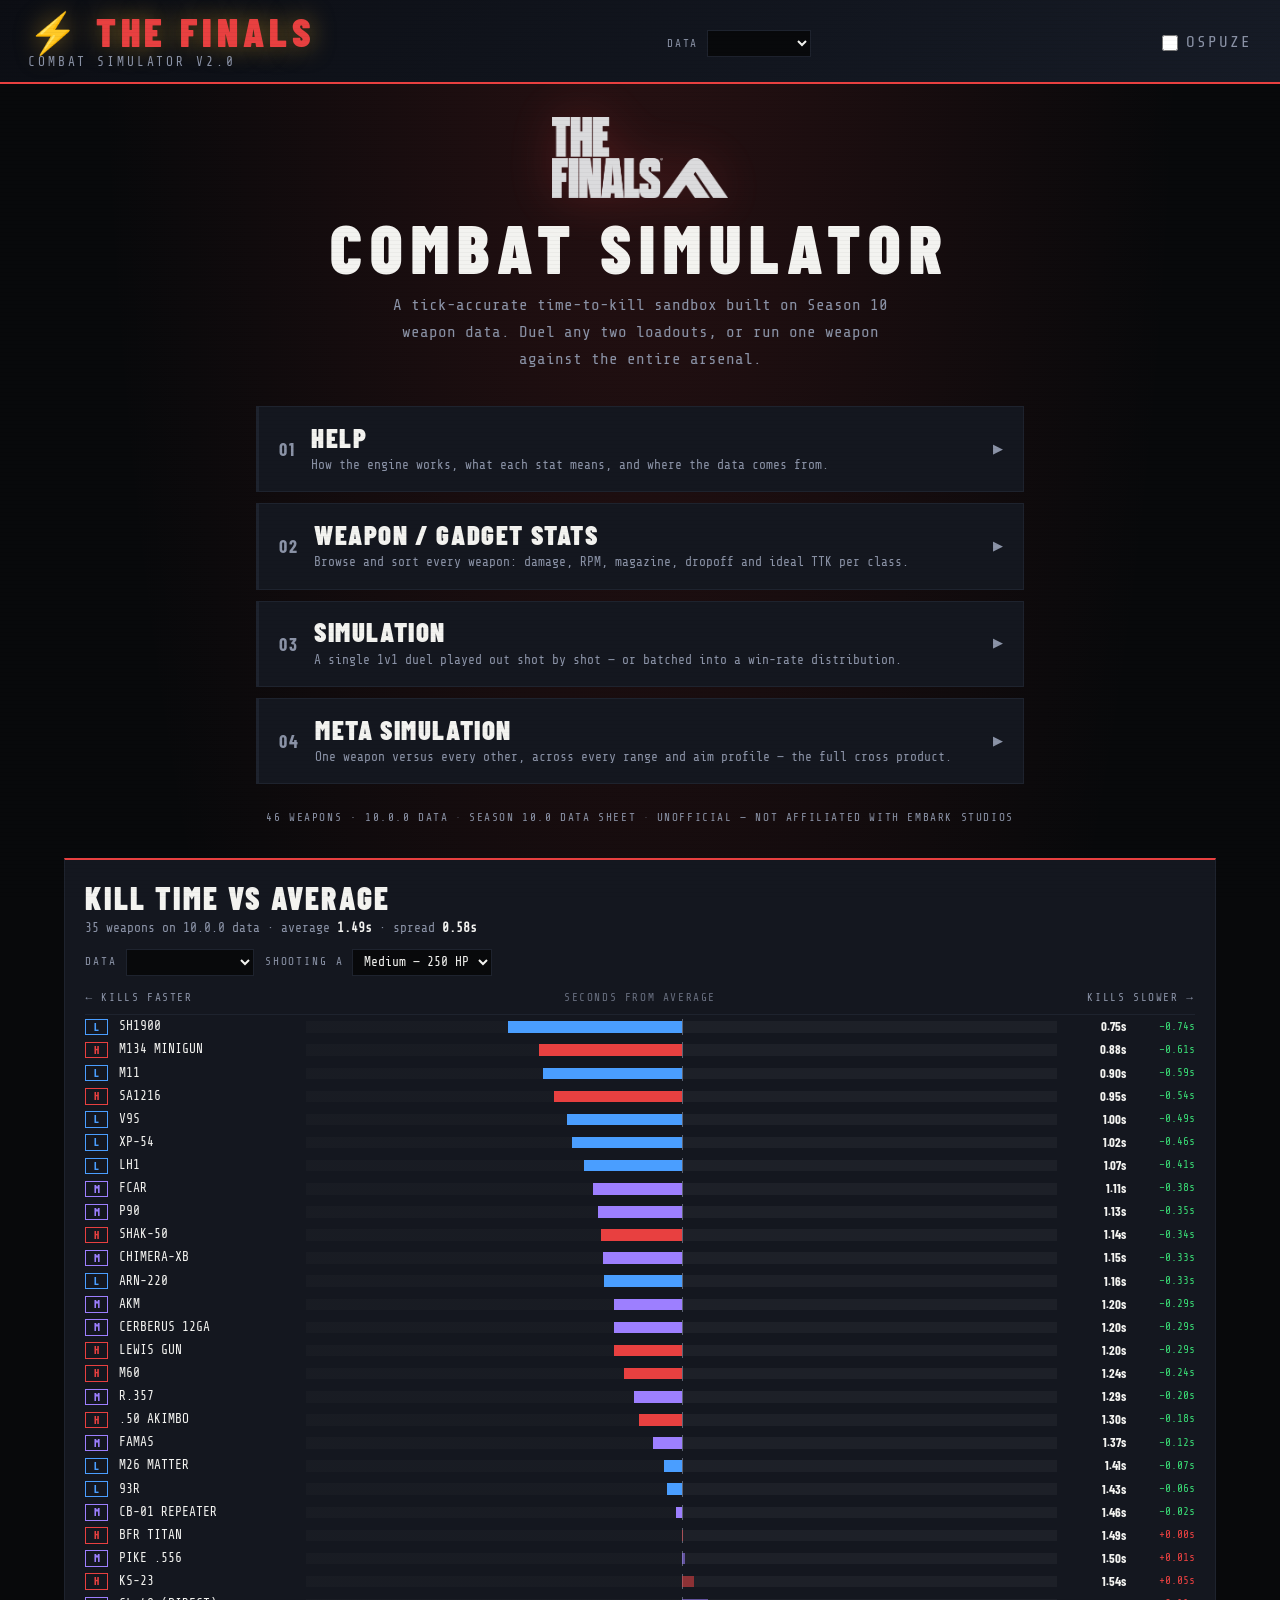
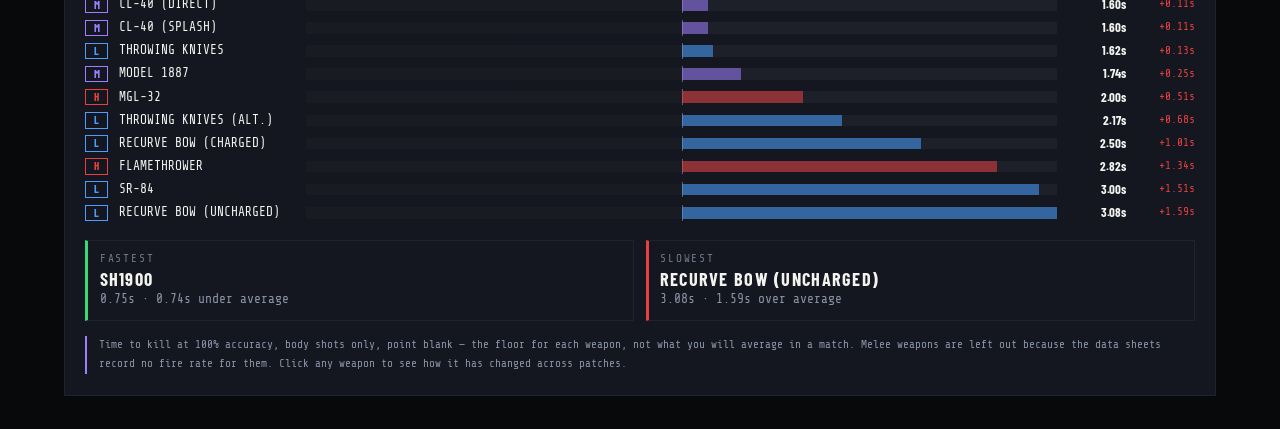
==== commit 9477e13c: "major rework of UI + mechanics, added csv data for all seasons" ====
--- a/index.html
+++ b/index.html
@@ -357,34 +357,37 @@
          ══════════════════════════════════════════════════════════ -->
     <section class="view view-doc" id="view-weapon" hidden>
       <div class="doc-inner wide">
-        <div class="page-head">
+        <div class="page-head slim">
           <button class="linkish back-link" type="button" data-route="stats">← All weapons</button>
-          <h1 class="page-title" id="wp-name">—</h1>
-          <div class="weapon-badge" id="wp-badges"></div>
-          <p class="page-lead" id="wp-lead"></p>
         </div>
 
         <div class="weapon-grid">
-          <section class="panel">
+          <section class="panel chart-panel">
             <div class="panel-head">
               <h2>Stat history</h2>
               <select id="wp-metric" aria-label="Metric to plot"></select>
             </div>
             <div class="chart-wrap" id="wp-chart"></div>
+            <div id="wp-chart-detail"></div>
             <p class="doc-note" id="wp-chart-note"></p>
           </section>
 
-          <section class="panel">
-            <div class="panel-head">
-              <h2>Snapshot</h2>
+          <aside class="panel hero-panel">
+            <h1 class="page-title" id="wp-name">—</h1>
+            <div class="weapon-badge" id="wp-badges"></div>
+            <p class="page-lead" id="wp-lead"></p>
+            <div class="hero-section">
+              <div class="section-label">Jump to a version</div>
               <div class="version-chips" id="wp-versions"></div>
             </div>
-            <div id="wp-snapshot"></div>
-          </section>
+          </aside>
         </div>
 
         <section class="panel">
-          <div class="panel-head"><h2>Change log</h2></div>
+          <div class="panel-head">
+            <h2>Change ledger</h2>
+            <div class="ledger-filters" id="wp-ledger-filters" role="group" aria-label="Filter changes"></div>
+          </div>
           <div id="wp-changes"></div>
         </section>
       </div>
--- a/battle_simulation.css
+++ b/battle_simulation.css
@@ -8,6 +8,11 @@
   --tie: #fcfcfc;
   --red: #e84040;
   --green: #39d974;
+  /* Soft-change amber. Pulled warmer than a true yellow because yellow sits on
+     top of green under deuteranopia — at #e5b33c the pair separated by only
+     ΔE 6.4, and in the ospuze theme's yellow-green it fell to 12.6 for normal
+     vision too. This value clears both. */
+  --soft: #e08a1e;
   --blue: #4a9eff;
   --purple: #9d7fff;
 
@@ -63,6 +68,7 @@
   --tie: rgb(251, 255, 0);
   --red: #e84040;
   --green: #8ddc57;
+  --soft: #e08a1e;
   --blue: #4a9eff;
   --purple: #c89b2b;
 
@@ -1780,11 +1786,98 @@
   border-bottom-color: var(--accent);
 }
 
+/* The chart carries 137 versions across 11 season bands, so it takes the space
+   the snapshot panel used to hold. The hero card beside it is short by design —
+   identity and a jump list, not a stat dump. */
 .weapon-grid {
   display: grid;
-  grid-template-columns: minmax(0, 3fr) minmax(0, 2fr);
+  grid-template-columns: minmax(0, 4fr) minmax(0, 1.5fr);
   gap: var(--space-4);
   align-items: start;
+}
+
+.page-head.slim {
+  border-bottom: none;
+  padding-bottom: 0;
+  margin-bottom: var(--space-3);
+}
+
+.hero-panel .page-title {
+  font-size: clamp(1.6rem, 3vw, 2.4rem);
+  line-height: 1.05;
+}
+
+.hero-panel .page-lead {
+  margin-top: var(--space-2);
+  font-size: var(--fs-small);
+  color: var(--muted);
+}
+
+.hero-section {
+  margin-top: var(--space-4);
+  padding-top: var(--space-3);
+  border-top: var(--border-w) solid var(--border);
+}
+
+.hero-section .section-label {
+  margin-bottom: var(--space-2);
+}
+
+/* ── Season bands on the chart ─────────────────────────────────── */
+.season-band rect {
+  fill: transparent;
+}
+
+.season-band.alt rect {
+  fill: var(--surface);
+  opacity: 0.55;
+}
+
+.season-band text {
+  fill: var(--muted);
+  font-family: 'Barlow Condensed', sans-serif;
+  font-size: 0.72rem;
+  font-weight: 700;
+  letter-spacing: 0.08rem;
+  opacity: 0.5;
+}
+
+/* A season this weapon was touched in earns a brighter label than one it sat
+   out — the axis then shows at a glance where its history actually happened. */
+.season-band.live text {
+  fill: var(--text);
+  opacity: 0.85;
+}
+
+/* ── Stat block inside a ledger entry ──────────────────────────── */
+.stat-block {
+  margin-top: var(--space-3);
+  padding-top: var(--space-3);
+  border-top: var(--border-w) solid var(--border);
+}
+
+.stat-block-head {
+  display: flex;
+  flex-wrap: wrap;
+  align-items: baseline;
+  justify-content: space-between;
+  gap: var(--space-2);
+  margin-bottom: var(--space-2);
+}
+
+.stat-block-src {
+  font-size: var(--fs-micro);
+  color: var(--muted);
+}
+
+.vchip.measured {
+  border-color: var(--muted);
+  color: var(--text);
+}
+
+.vchip.active {
+  border-color: var(--accent);
+  color: var(--text);
 }
 
 .panel {
@@ -1854,19 +1947,6 @@
 .chart-line.gap {
   stroke-dasharray: 5 5;
   opacity: 0.55;
-}
-
-.chart-point circle {
-  fill: var(--accent);
-  stroke: var(--bg);
-  stroke-width: 2;
-  cursor: pointer;
-}
-
-.chart-point.disputed circle {
-  fill: var(--bg);
-  stroke: var(--accent);
-  stroke-dasharray: 3 2;
 }
 
 .chart-value {
@@ -2071,8 +2151,286 @@
   color: var(--red);
 }
 
+/* A soft change moved something the sheets do not measure, so it gets a flat
+   line rather than an arrow — there is a change, but no direction to point. */
+.chg-values.soft,
+.chg-delta.soft {
+  color: var(--soft);
+}
+
 .chg-delta {
   font-size: var(--fs-micro);
+}
+
+/* Marker for a change carried entirely by prose: the glyph does the work the
+   from → to numbers do on a stat line. */
+.chg-mark {
+  font-family: 'Barlow Condensed', sans-serif;
+  font-size: var(--fs-ui);
+  font-weight: 700;
+  min-width: 1.2rem;
+  text-align: center;
+}
+
+.chg-mark.buff { color: var(--green); }
+.chg-mark.nerf { color: var(--red); }
+.chg-mark.soft { color: var(--soft); }
+
+.chg-prose {
+  flex: 1 1 16rem;
+  min-width: 0;
+}
+
+.change-line.dev-note {
+  color: var(--muted);
+  font-style: italic;
+  align-items: flex-start;
+}
+
+.dev-label {
+  flex: 0 0 auto;
+  font-style: normal;
+  font-size: var(--fs-micro);
+  text-transform: uppercase;
+  letter-spacing: 0.08rem;
+  padding: 0.1em 0.5em;
+  border: 1px solid var(--border);
+  color: var(--muted);
+}
+
+/* ── Timeline chart: dots, update markers, axis ticks ───────────── */
+
+/* A version nothing happened in. Small and recessive so the eye lands on the
+   updates rather than counting the grid. */
+.chart-dot {
+  fill: var(--muted);
+  opacity: 0.45;
+}
+
+.chart-mark { cursor: pointer; }
+.chart-mark .hit { fill: transparent; }
+
+/* The 2px surface ring keeps a marker legible where it overlaps the line. */
+.chart-mark .ring { fill: var(--card); }
+.chart-mark .core { fill: var(--muted); }
+
+.chart-mark.buff .core { fill: var(--green); }
+.chart-mark.nerf .core { fill: var(--red); }
+.chart-mark.soft .core { fill: var(--soft); }
+
+/* Touched in this update, but not in a way this metric can show. Hollow, so it
+   reads as "something happened here" without claiming a movement. */
+.chart-mark.elsewhere .core { fill: var(--card); stroke: var(--muted); stroke-width: 2; }
+
+.chart-mark:hover .ring,
+.chart-mark:focus-visible .ring { stroke: var(--text); stroke-width: 2; }
+.chart-mark.selected .ring { stroke: var(--text); stroke-width: 2.5; }
+.chart-mark:focus-visible { outline: none; }
+
+.chart-value.buff { fill: var(--green); }
+.chart-value.nerf { fill: var(--red); }
+.chart-value.soft { fill: var(--soft); }
+
+.chart-xlabel { cursor: pointer; }
+
+.chart-xlabel text {
+  fill: var(--muted);
+  font-size: 0.62rem;
+  letter-spacing: 0.04rem;
+}
+
+.chart-xlabel .glyph { font-weight: 700; }
+.chart-xlabel.buff .glyph { fill: var(--green); }
+.chart-xlabel.nerf .glyph { fill: var(--red); }
+.chart-xlabel.soft .glyph,
+.chart-xlabel.elsewhere .glyph { fill: var(--soft); }
+
+.chart-xlabel:hover text,
+.chart-xlabel:focus-visible text { fill: var(--text); }
+.chart-xlabel.selected text { fill: var(--text); font-weight: 700; }
+.chart-xlabel:focus-visible { outline: none; }
+
+/* ── The update card expanded from a chart marker ───────────────── */
+.update-card {
+  margin-top: var(--space-3);
+  border: var(--border-w) solid var(--border);
+  background: var(--surface);
+}
+
+.update-head {
+  display: flex;
+  flex-wrap: wrap;
+  justify-content: space-between;
+  align-items: baseline;
+  gap: var(--space-2);
+  padding: var(--space-2) var(--space-3);
+  border-bottom: var(--border-w) solid var(--border);
+}
+
+.update-version {
+  font-family: 'Barlow Condensed', sans-serif;
+  font-size: var(--fs-ui);
+  font-weight: 700;
+  letter-spacing: 0.04rem;
+}
+
+.update-title {
+  margin-left: var(--space-2);
+  color: var(--muted);
+}
+
+.update-meta {
+  display: flex;
+  align-items: center;
+  gap: var(--space-2);
+  font-size: var(--fs-micro);
+  color: var(--muted);
+}
+
+.update-meta a { color: var(--accent); }
+
+.update-close {
+  background: none;
+  border: var(--border-w) solid var(--border);
+  color: var(--muted);
+  cursor: pointer;
+  padding: 0.1em 0.45em;
+  font-size: var(--fs-micro);
+}
+
+.update-close:hover { color: var(--text); border-color: var(--muted); }
+
+.update-body { padding: 0 var(--space-3) var(--space-2); }
+.update-body .change-line:last-child { border-bottom: none; }
+
+/* ── Tally chips ────────────────────────────────────────────────── */
+.tally-row {
+  display: flex;
+  flex-wrap: wrap;
+  gap: var(--space-2);
+  padding: var(--space-2) var(--space-3);
+}
+
+.tally {
+  display: inline-flex;
+  align-items: center;
+  gap: 0.35em;
+  font-size: var(--fs-micro);
+  text-transform: uppercase;
+  letter-spacing: 0.06rem;
+  padding: 0.1em 0.5em;
+  border: 1px solid var(--border);
+  color: var(--muted);
+}
+
+.tally .glyph { font-weight: 700; }
+.tally.buff .glyph { color: var(--green); }
+.tally.nerf .glyph { color: var(--red); }
+.tally.soft .glyph { color: var(--soft); }
+.tally.dev { font-style: italic; }
+
+/* ── Ledger ─────────────────────────────────────────────────────── */
+.ledger-filters {
+  display: flex;
+  flex-wrap: wrap;
+  gap: var(--space-2);
+}
+
+.lfilter {
+  display: inline-flex;
+  align-items: center;
+  gap: 0.4em;
+  background: none;
+  border: var(--border-w) solid var(--border);
+  color: var(--muted);
+  cursor: pointer;
+  padding: 0.2em 0.6em;
+  font-size: var(--fs-micro);
+  text-transform: uppercase;
+  letter-spacing: 0.06rem;
+}
+
+.lfilter:hover:not(:disabled) { color: var(--text); border-color: var(--muted); }
+.lfilter.active { color: var(--text); border-color: var(--text); }
+.lfilter:disabled { opacity: 0.35; cursor: default; }
+
+.lfilter .glyph { font-weight: 700; }
+.lfilter.buff .glyph { color: var(--green); }
+.lfilter.nerf .glyph { color: var(--red); }
+.lfilter.soft .glyph { color: var(--soft); }
+
+.lcount {
+  font-family: 'Barlow Condensed', sans-serif;
+  font-weight: 700;
+  color: var(--text);
+}
+
+.ledger-entry {
+  border-bottom: var(--border-w) solid var(--border);
+}
+
+.ledger-entry > summary {
+  display: flex;
+  flex-wrap: wrap;
+  align-items: center;
+  gap: var(--space-2);
+  padding: var(--space-2) 0;
+  cursor: pointer;
+  list-style: none;
+}
+
+.ledger-entry > summary::-webkit-details-marker { display: none; }
+
+.ledger-entry > summary::before {
+  content: '▸';
+  color: var(--muted);
+  font-size: 0.7em;
+}
+
+.ledger-entry[open] > summary::before { content: '▾'; }
+
+/* Opened from the chart rather than by clicking the row — worth marking so the
+   connection between the two is visible. */
+.ledger-entry.lit > summary { background: var(--card); }
+
+.ledger-version {
+  font-family: 'Barlow Condensed', sans-serif;
+  font-size: var(--fs-ui);
+  font-weight: 700;
+  min-width: 4.5rem;
+}
+
+.ledger-source,
+.ledger-date {
+  font-size: var(--fs-micro);
+  text-transform: uppercase;
+  letter-spacing: 0.06rem;
+  color: var(--muted);
+}
+
+.ledger-source.sheet { color: var(--blue); }
+
+.ledger-entry > summary .tally-row {
+  padding: 0;
+  margin-left: auto;
+}
+
+.ledger-body { padding: 0 0 var(--space-2) var(--space-3); }
+.ledger-body .change-line:last-child { border-bottom: none; }
+
+.ledger-link {
+  display: inline-block;
+  margin-bottom: var(--space-2);
+  font-size: var(--fs-micro);
+  color: var(--accent);
+}
+
+/* A measured change that the patch notes for that interval never mention. */
+.conf.shadow {
+  color: var(--soft);
+  border-color: var(--soft);
+  border-style: dashed;
+  margin-left: var(--space-2);
 }
 
 .conf {
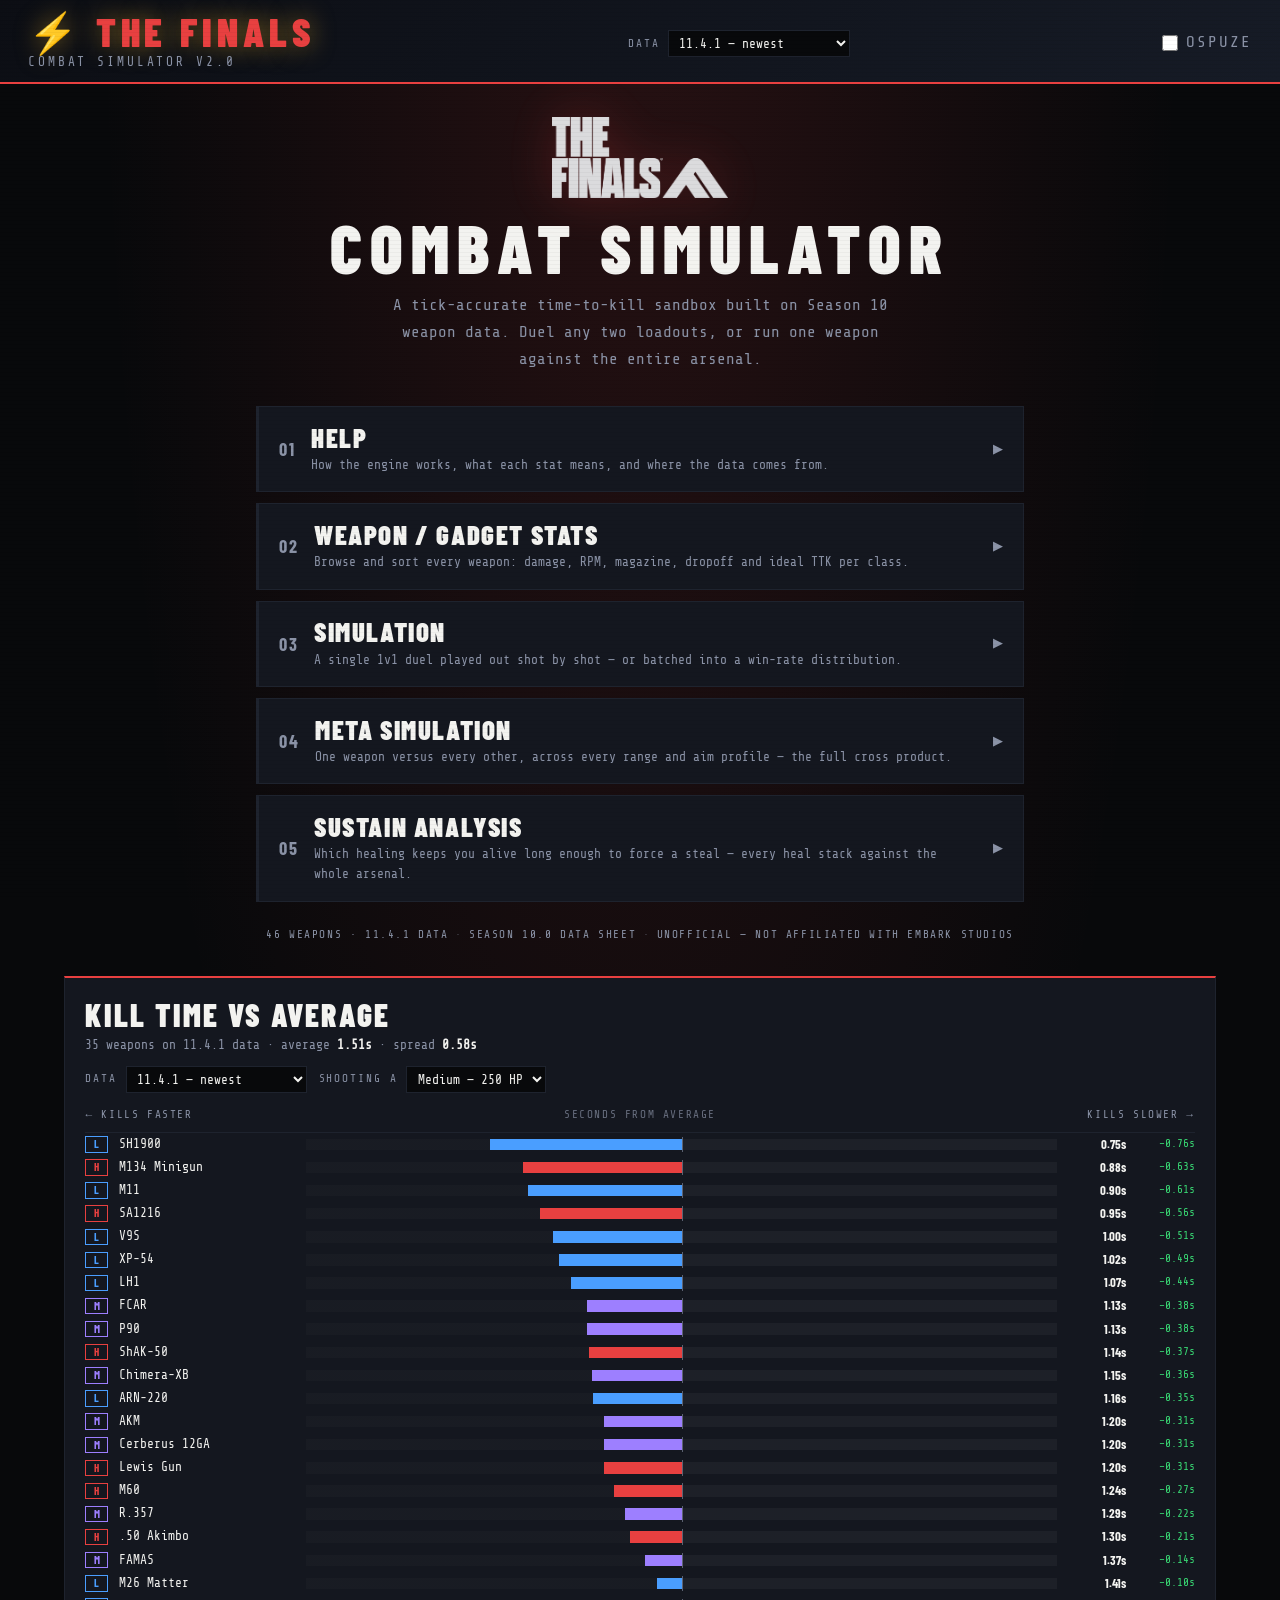
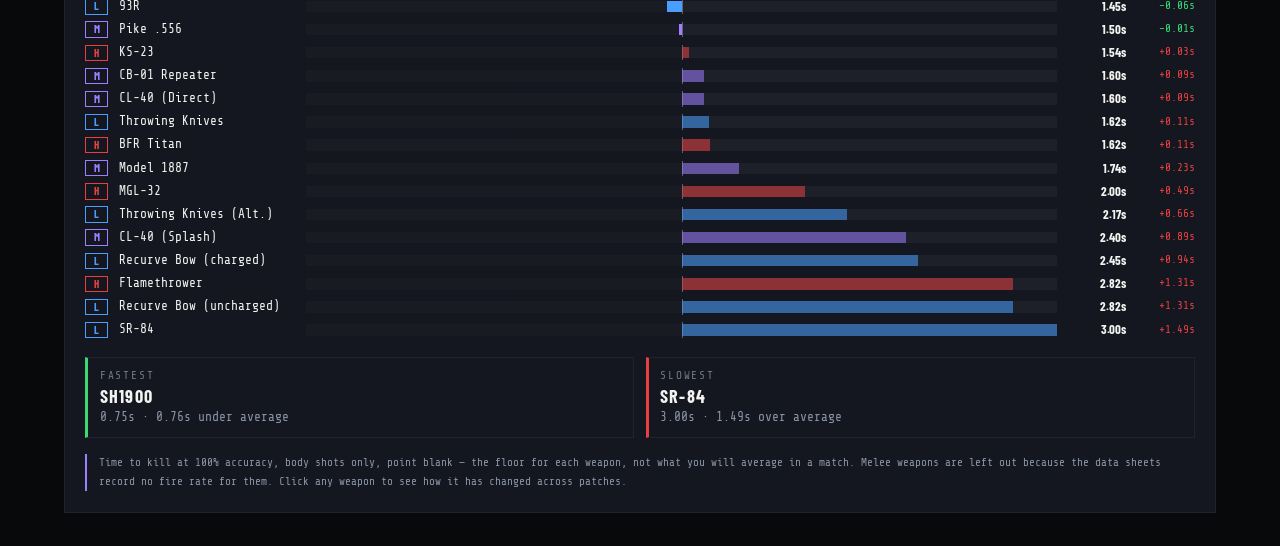
==== commit 4ce69968: "working sustain simulation for cashout steals" ====
--- a/index.html
+++ b/index.html
@@ -6,6 +6,7 @@
   <meta name="viewport" content="width=device-width, initial-scale=1.0">
   <title>THE FINALS — Combat Simulator</title>
 
+<script src="./heals.js" defer></script>
 <script src="./simulate.js" defer></script>
 <script src="./duel_solver.js" defer></script>
 <script src="./battle_simulator.js" defer></script>
@@ -33,6 +34,7 @@
       <button class="navbtn" type="button" data-route="stats">Stats</button>
       <button class="navbtn" type="button" data-route="sim">Simulation</button>
       <button class="navbtn" type="button" data-route="meta">Meta</button>
+      <button class="navbtn" type="button" data-route="sustain">Sustain</button>
     </nav>
 
     <label class="version-picker" title="Weapon data version used by every screen">
@@ -94,6 +96,15 @@
             <span class="menu-body">
               <span class="menu-title">Meta Simulation</span>
               <span class="menu-desc">One weapon versus every other, across every range and aim profile — the full cross product.</span>
+            </span>
+            <span class="menu-arrow">▶</span>
+          </button>
+
+          <button class="menu-card" type="button" data-route="sustain">
+            <span class="menu-num">05</span>
+            <span class="menu-body">
+              <span class="menu-title">Sustain Analysis</span>
+              <span class="menu-desc">Which healing keeps you alive long enough to force a steal — every heal stack against the whole arsenal.</span>
             </span>
             <span class="menu-arrow">▶</span>
           </button>
@@ -268,7 +279,7 @@
           <article class="doc-card warn">
             <h2>Known limits</h2>
             <ul class="doc-ul">
-              <li>No gadgets, specializations, healing or shields — weapons only.</li>
+              <li>Healing is modelled — the four heal sources, stacked, versioned by season. Other gadgets, specializations and shields are not.</li>
               <li>No cover, movement mechanics, recoil or spread growth; accuracy is a flat per-shot probability.</li>
               <li>Projectile travel time is cosmetic; hits resolve on the tick they are fired.</li>
               <li>Quick-reload behaviour (e.g. the ARN-220) is not implemented yet.</li>
@@ -339,14 +350,22 @@
         </p>
 
         <article class="doc-card gadget-card">
-          <h2>Gadgets</h2>
+          <h2>Healing</h2>
           <p>
-            Gadget data isn't in the dataset yet, so nothing here would be trustworthy.
-            The simulation is weapons-only until it is.
+            The four healing sources, at the selected data version. Attach them to either
+            fighter on the Simulation screen, or rank every combination of them on the
+            Sustain screen.
+          </p>
+          <div id="heal-stats"></div>
+          <p class="doc-note">
+            Rates are averaged across a 7 second hold, which is what a cashout steal takes —
+            a beam sustains 46 HP/s but overheats after 5.5s, so its average over a window is
+            lower than its peak. Healing that lands on someone already at full health is lost,
+            so a fighter never absorbs the whole figure.
           </p>
           <p class="doc-note">
-            Adding them needs per-gadget damage, radius, arm/fuse time, cooldown and charges
-            in <code>weapons_s10_cleaned.json</code>'s format, plus a tick handler in the engine.
+            Other gadgets are still absent: adding them needs per-gadget damage, radius,
+            arm/fuse time, cooldown and charges, plus a tick handler in the engine.
           </p>
         </article>
       </div>
@@ -427,6 +446,10 @@
             <div id="p1-badges" class="weapon-badge"></div>
             <div id="p1-note" class="weapon-note"></div>
 
+            <label>Support Healing</label>
+            <div class="heal-stack" id="p1-heals" data-player="1"></div>
+            <p class="sidebar-hint heal-rate-note" id="p1-heal-rate"></p>
+
             <label>Accuracy</label>
             <div class="range-row">
               <input type="range" id="p1-acc" min="1" max="100" value="75" oninput="syncRange(this,'p1-acc-v','%')">
@@ -453,6 +476,10 @@
             <select id="p2-weapon"oninput ="drawIdle()" onchange="updateWeaponInfo(2)"></select>
             <div id="p2-badges" class="weapon-badge"></div>
             <div id="p2-note" class="weapon-note"></div>
+
+            <label>Support Healing</label>
+            <div class="heal-stack" id="p2-heals" data-player="2"></div>
+            <p class="sidebar-hint heal-rate-note" id="p2-heal-rate"></p>
 
             <label>Accuracy</label>
             <div class="range-row">
@@ -733,7 +760,128 @@
       </div>
     </section>
 
+    <!-- ══════════════════════════════════════════════════════════
+         SUSTAIN ANALYSIS
+         ══════════════════════════════════════════════════════════ -->
+    <section class="view view-app" id="view-sustain" hidden>
+      <div class="app">
+        <div class="sidebar">
+          <div class="sidebar-head">
+            <div class="section-title">Sustain Analysis</div>
+            <p class="sidebar-hint">
+              You are on the objective and not shooting back. Which healing keeps you
+              standing long enough to finish?
+            </p>
+
+            <label style="margin-top:12px;">Weapon Data Version</label>
+            <select class="data-version-picker" aria-label="Weapon data version"></select>
+            <p class="sidebar-hint data-version-note"></p>
+          </div>
+
+          <div class="fighter-panel active">
+            <label>You are playing</label>
+            <select id="sustain-class">
+              <option value="light">Light — 150 HP</option>
+              <option value="medium" selected>Medium — 250 HP</option>
+              <option value="heavy">Heavy — 350 HP</option>
+            </select>
+
+            <label>Holding for</label>
+            <div class="toggle-group" id="sustain-window-group">
+              <button class="tbtn active" type="button" data-window="7">Steal 7s</button>
+              <button class="tbtn" type="button" data-window="6">Final 6s</button>
+              <button class="tbtn" type="button" data-window="20">Vault 20s</button>
+            </div>
+            <p class="sidebar-hint">
+              Stealing a cashout takes 7s in qualifying rounds and 6s in the final.
+              A vault takes 20s.
+            </p>
+
+            <label>Contested by</label>
+            <div class="toggle-group" id="sustain-attackers-group">
+              <button class="tbtn active" type="button" data-attackers="1">1 attacker</button>
+              <button class="tbtn" type="button" data-attackers="2">2 attackers</button>
+              <button class="tbtn" type="button" data-attackers="3">3 attackers</button>
+            </div>
+            <p class="sidebar-hint">
+              A full enemy squad is three. All three are solved every run, so this
+              switches instantly — and the ranking table shows 1v1, 2v1 and 3v1 side
+              by side whatever is picked here.
+            </p>
+
+            <label>Range</label>
+            <select id="sustain-distance"></select>
+
+            <label>They shoot like</label>
+            <select id="sustain-profile"></select>
+
+            <label>Squad opens fire</label>
+            <select id="sustain-stagger">
+              <option value="spread" selected>Spread — evenly across one fire interval</option>
+              <option value="sync">Together — one synchronised volley</option>
+            </select>
+            <p class="sidebar-hint">
+              Everyone opening at once fires in perfect lockstep all fight, which
+              roughly triples the chance of dying in the first half second. Spread is
+              the neutral arrangement; together is the worst case. Changing this needs
+              another run.
+            </p>
+          </div>
+
+          <div class="section">
+            <div class="section-title">Run Settings</div>
+            <div class="meta-estimate" id="sustain-estimate"></div>
+            <p class="doc-note">
+              Every scenario is solved exactly — no sampling, no noise. Each cell is one
+              kill-time walk rather than a duel, because nobody is shooting back. Extra
+              attackers merge into that same walk, so a 3v1 costs a longer shot list and
+              nothing else. Everyone in the squad carries the weapon named on the row.
+            </p>
+          </div>
+
+          <div class="run-row">
+            <button class="btn-run" id="sustain-run-btn" type="button">▶ Run Sustain Analysis</button>
+            <button class="btn-run btn-ghost" id="sustain-cancel-btn" type="button" disabled>■ Cancel</button>
+          </div>
+        </div>
+
+        <div class="main-area">
+          <div class="results-area">
+            <div class="tab-bar">
+              <div class="tab active">Sustain</div>
+            </div>
+            <div class="tab-content active">
+              <div id="sustain-grid">
+                <div class="empty-state">
+                  <div class="empty-icon">✚</div>
+                  <div class="empty-title">No analysis yet</div>
+                  <div class="empty-sub">
+                    Pick a class and a hold window, then run. Every legal heal stack is
+                    ranked by how often it gets you to the end of that window.
+                  </div>
+                </div>
+              </div>
+            </div>
+          </div>
+        </div>
+      </div>
+    </section>
+
   </main>
+
+  <!-- Theoretical-comparison warning. Cross-era loadouts are allowed; this
+       is what stops them being mistaken for real play. -->
+  <div class="heal-modal" id="heal-modal" hidden>
+    <div class="heal-modal-box" role="alertdialog" aria-modal="true" aria-labelledby="heal-modal-title">
+      <div class="heal-modal-head" id="heal-modal-title">⚠ Theoretical comparison</div>
+      <div class="heal-modal-body" id="heal-modal-body"></div>
+      <div class="heal-modal-actions">
+        <button class="btn-run btn-ghost" type="button" id="heal-modal-cancel">Cancel</button>
+        <button class="btn-run" type="button" id="heal-modal-confirm">Use anyway</button>
+      </div>
+    </div>
+  </div>
+
 
   <script>
     const ospuzeToggle = document.getElementById('ospuze-toggle');
--- a/battle_simulation.css
+++ b/battle_simulation.css
@@ -51,6 +51,7 @@
   --space-7: clamp(1.4rem, 1.1rem + 1.2vw, 2.4rem);
 
   --sidebar-w: clamp(18rem, 24vw, 26rem);
+  --sidebar-rail: 2.9rem;
   --header-h: clamp(4.1rem, 3.4rem + 1.1vw, 5.1rem);
   --arena-h: clamp(14rem, 32vw, 25rem);
   --radius-sm: 0.2rem;
@@ -290,6 +291,68 @@
   display: flex;
   flex-direction: column;
   min-width: 0;
+}
+
+/* SIDEBAR COLLAPSE
+   The sidebar never disappears entirely — it shrinks to a rail that still
+   holds the toggle, so the way back is always on screen. */
+.sidebar-toggle {
+  position: sticky;
+  top: 0;
+  z-index: 5;
+  width: 100%;
+  display: flex;
+  align-items: center;
+  gap: var(--space-2);
+  background: var(--card);
+  border: 0;
+  border-bottom: var(--border-w) solid var(--border);
+  color: var(--muted);
+  font-family: 'Barlow Condensed', sans-serif;
+  font-size: var(--fs-small);
+  font-weight: 700;
+  letter-spacing: 0.1rem;
+  text-transform: uppercase;
+  padding: var(--space-2) var(--space-4);
+  cursor: pointer;
+  transition: color 0.15s, background 0.15s;
+}
+
+.sidebar-toggle:hover {
+  color: var(--text);
+  background: var(--surface);
+}
+
+.sidebar-toggle:focus-visible {
+  outline: 2px solid var(--accent);
+  outline-offset: -2px;
+}
+
+.sidebar-toggle-icon {
+  font-size: var(--fs-ui);
+  line-height: 1;
+}
+
+.app.sidebar-collapsed {
+  grid-template-columns: var(--sidebar-rail) minmax(0, 1fr);
+}
+
+.app.sidebar-collapsed .sidebar {
+  overflow: hidden;
+}
+
+.app.sidebar-collapsed .sidebar > *:not(.sidebar-toggle) {
+  display: none;
+}
+
+.app.sidebar-collapsed .sidebar-toggle {
+  justify-content: center;
+  padding-left: 0;
+  padding-right: 0;
+}
+
+.app.sidebar-collapsed .sidebar-toggle-label {
+  display: none;
 }
 
 /* SIDEBAR SECTIONS */
@@ -1027,6 +1090,18 @@
     min-width: 0;
   }
 
+  /* Stacked layout: the collapsed sidebar is a full-width bar, not a rail,
+     so an unlabelled arrow would read as nothing at all. */
+  .app.sidebar-collapsed .sidebar-toggle {
+    justify-content: flex-start;
+    padding-left: var(--space-4);
+    padding-right: var(--space-4);
+  }
+
+  .app.sidebar-collapsed .sidebar-toggle-label {
+    display: inline;
+  }
+
   header {
     padding: var(--space-4);
   }
@@ -2731,3 +2806,312 @@
     display: none;
   }
 }
+
+/* ═══════════════════════════════════════════════════════════════
+   HEALING — stack picker, theoretical warning, sustain analysis
+   Built on the same chip language as .vchip so the two read as one
+   system rather than two.
+   ═══════════════════════════════════════════════════════════════ */
+
+.heal-stack {
+  display: flex;
+  flex-wrap: wrap;
+  gap: var(--space-1);
+  align-items: center;
+  margin-bottom: 0.4em;
+}
+
+.heal-chip {
+  display: inline-flex;
+  align-items: center;
+  gap: 0.45em;
+  background: var(--card);
+  border: var(--border-w) solid var(--border);
+  color: var(--text);
+  font-family: 'Share Tech Mono', monospace;
+  font-size: var(--fs-small);
+  padding: 0.3em 0.5em 0.3em 0.7em;
+}
+
+.heal-chip .heal-rate {
+  color: var(--green);
+  font-weight: 700;
+}
+
+/* A chip carrying numbers from a version the item did not exist in.
+   Deliberately loud: this is the one state that must never be mistaken
+   for real data. */
+.heal-chip.theoretical {
+  border-color: var(--soft);
+  border-style: dashed;
+}
+
+.heal-chip.theoretical .heal-rate { color: var(--soft); }
+
+.heal-chip .heal-warn {
+  color: var(--soft);
+  font-weight: 700;
+  cursor: help;
+}
+
+.heal-chip .heal-remove {
+  background: none;
+  border: none;
+  color: var(--muted);
+  cursor: pointer;
+  font-size: var(--fs-small);
+  line-height: 1;
+  padding: 0 0.1em;
+}
+
+.heal-chip .heal-remove:hover { color: var(--accent); }
+
+.heal-add {
+  background: var(--bg);
+  border: var(--border-w) dashed var(--border);
+  color: var(--muted);
+  font-family: 'Share Tech Mono', monospace;
+  font-size: var(--fs-small);
+  padding: 0.35em 0.7em;
+  cursor: pointer;
+  transition: all 0.15s;
+}
+
+.heal-add:hover:not(:disabled) { color: var(--accent); border-color: var(--accent); }
+.heal-add:disabled { opacity: 0.3; cursor: not-allowed; }
+
+.heal-menu {
+  display: flex;
+  flex-wrap: wrap;
+  gap: var(--space-1);
+  width: 100%;
+  padding: 0.5em;
+  border: var(--border-w) solid var(--border);
+  background: var(--surface);
+}
+
+.heal-rate-note { margin-top: 0; }
+
+/* ── Theoretical warning modal ── */
+.heal-modal {
+  position: fixed;
+  inset: 0;
+  background: rgba(0, 0, 0, 0.75);
+  display: flex;
+  align-items: center;
+  justify-content: center;
+  z-index: 900;
+  padding: var(--space-3);
+}
+
+.heal-modal[hidden] { display: none; }
+
+.heal-modal-box {
+  background: var(--card);
+  border: var(--border-w) solid var(--soft);
+  max-width: 34em;
+  width: 100%;
+  padding: var(--space-3);
+}
+
+.heal-modal-head {
+  font-family: 'Barlow Condensed', sans-serif;
+  font-weight: 900;
+  text-transform: uppercase;
+  letter-spacing: 0.06em;
+  font-size: var(--fs-ui);
+  color: var(--soft);
+  margin-bottom: var(--space-2);
+}
+
+.heal-modal-body {
+  font-size: var(--fs-body);
+  color: var(--text);
+  line-height: 1.55;
+}
+
+.heal-modal-body code {
+  font-family: 'Share Tech Mono', monospace;
+  color: var(--soft);
+}
+
+.heal-modal-body .modal-sub {
+  color: var(--muted);
+  font-size: var(--fs-small);
+  margin-top: var(--space-2);
+}
+
+.heal-modal-actions {
+  display: flex;
+  gap: var(--space-2);
+  justify-content: flex-end;
+  margin-top: var(--space-3);
+}
+
+/* ── Sustain analysis ── */
+.sustain-head {
+  display: flex;
+  flex-wrap: wrap;
+  gap: var(--space-2);
+  align-items: baseline;
+  justify-content: space-between;
+  margin-bottom: var(--space-3);
+}
+
+.sustain-title {
+  font-family: 'Barlow Condensed', sans-serif;
+  font-weight: 900;
+  text-transform: uppercase;
+  letter-spacing: 0.05em;
+  font-size: var(--fs-ui);
+}
+
+.sustain-sub { color: var(--muted); font-size: var(--fs-small); }
+
+.sustain-section-title {
+  font-family: 'Barlow Condensed', sans-serif;
+  font-weight: 700;
+  text-transform: uppercase;
+  letter-spacing: 0.08em;
+  font-size: var(--fs-small);
+  color: var(--muted);
+  margin: var(--space-3) 0 var(--space-2);
+}
+
+.sustain-rank { width: 100%; border-collapse: collapse; font-size: var(--fs-small); }
+
+.sustain-rank th {
+  text-align: left;
+  font-family: 'Barlow Condensed', sans-serif;
+  text-transform: uppercase;
+  letter-spacing: 0.06em;
+  color: var(--muted);
+  border-bottom: var(--border-w) solid var(--border);
+  padding: 0.4em 0.6em;
+}
+
+.sustain-rank td {
+  padding: 0.4em 0.6em;
+  border-bottom: 1px solid var(--border);
+  font-family: 'Share Tech Mono', monospace;
+}
+
+.sustain-rank tr:hover td { background: var(--surface); }
+.sustain-rank .rank-num { color: var(--muted); }
+.sustain-rank .rank-stack { color: var(--text); }
+.sustain-rank .rank-hold { font-weight: 700; text-align: right; }
+.sustain-rank .rank-rate { color: var(--muted); text-align: right; }
+
+/* Squad-size columns. The unselected ones are context, so they recede;
+   the selected one is what the bar and the rest of the page are drawn
+   from, and it reads as the column in focus. */
+.sustain-rank .rank-hold { color: var(--muted); font-weight: 400; }
+.sustain-rank .rank-hold.is-selected { color: var(--text); font-weight: 700; }
+.sustain-rank th.is-selected { color: var(--text); }
+.sustain-rank th.is-selected,
+.sustain-rank td.rank-hold.is-selected { background: var(--surface); }
+
+.sustain-rank .rank-bar-cell { width: 30%; position: relative; }
+
+.sustain-bar {
+  display: block;
+  height: 0.85em;
+  background: var(--green);
+  min-width: 1px;
+}
+
+/* The bar is the handle for the matchup panel, so it has to look and behave
+   like a control without gaining any chrome of its own. */
+.sustain-bar-btn {
+  display: block;
+  width: 100%;
+  padding: 0.25em 0;
+  border: 0;
+  background: none;
+  cursor: pointer;
+  text-align: left;
+}
+
+.sustain-bar-btn:hover .sustain-bar,
+.sustain-bar-btn:focus-visible .sustain-bar,
+.rank-bar-cell.is-open .sustain-bar { filter: brightness(1.25); }
+
+.sustain-bar-btn:focus-visible { outline: var(--border-w) solid var(--green); outline-offset: 2px; }
+
+.sustain-rank tr.is-theoretical .rank-stack::after {
+  content: ' ⚠ theoretical';
+  color: var(--soft);
+  font-size: var(--fs-micro);
+}
+
+.sustain-rank tr.is-theoretical .sustain-bar { background: var(--soft); }
+
+.sustain-note {
+  color: var(--muted);
+  font-size: var(--fs-micro);
+  margin-top: var(--space-2);
+  line-height: 1.5;
+}
+
+/* Per-weapon breakdown behind each bar. Hover opens it, a click pins it
+   (.is-open) so the pointer can leave. Absolute, so the table never reflows. */
+.sustain-matchups {
+  display: none;
+  position: absolute;
+  z-index: 40;
+  top: calc(100% - 0.2em);
+  right: 0;
+  width: min(34em, 90vw);
+  border: var(--border-w) solid var(--border);
+  background: var(--surface);
+  box-shadow: 0 0.5em 1.5em rgba(0, 0, 0, 0.55);
+  padding: var(--space-2);
+  cursor: default;
+}
+
+.sustain-matchups.opens-up { top: auto; bottom: calc(100% - 0.2em); }
+
+.rank-bar-cell:hover .sustain-matchups,
+.rank-bar-cell:focus-within .sustain-matchups,
+.rank-bar-cell.is-open .sustain-matchups { display: block; }
+
+.matchup-head {
+  font-family: 'Share Tech Mono', monospace;
+  font-size: var(--fs-micro);
+  color: var(--text);
+  border-bottom: 1px solid var(--border);
+  padding-bottom: 0.4em;
+  margin-bottom: 0.5em;
+}
+
+.matchup-of { color: var(--muted); }
+.matchup-won { color: var(--green); }
+.matchup-lost { color: var(--red); }
+
+.matchup-body { max-height: 18em; overflow-y: auto; }
+.matchup-group + .matchup-group { margin-top: 0.6em; }
+
+.matchup-label {
+  font-family: 'Barlow Condensed', sans-serif;
+  text-transform: uppercase;
+  letter-spacing: 0.06em;
+  font-size: var(--fs-micro);
+  margin-bottom: 0.3em;
+}
+
+.matchup-chips { display: flex; flex-wrap: wrap; gap: 0.3em; }
+
+.matchup-chip {
+  font-family: 'Share Tech Mono', monospace;
+  font-size: var(--fs-micro);
+  padding: 0.15em 0.45em;
+  border: 1px solid currentColor;
+  white-space: nowrap;
+}
+
+.matchup-chip.is-won { color: var(--green); }
+.matchup-chip.is-lost { color: var(--red); }
+.matchup-chip b { font-weight: 700; }
+
+.sustain-curves { overflow-x: auto; }
+.sustain-curves svg { display: block; max-width: 100%; }
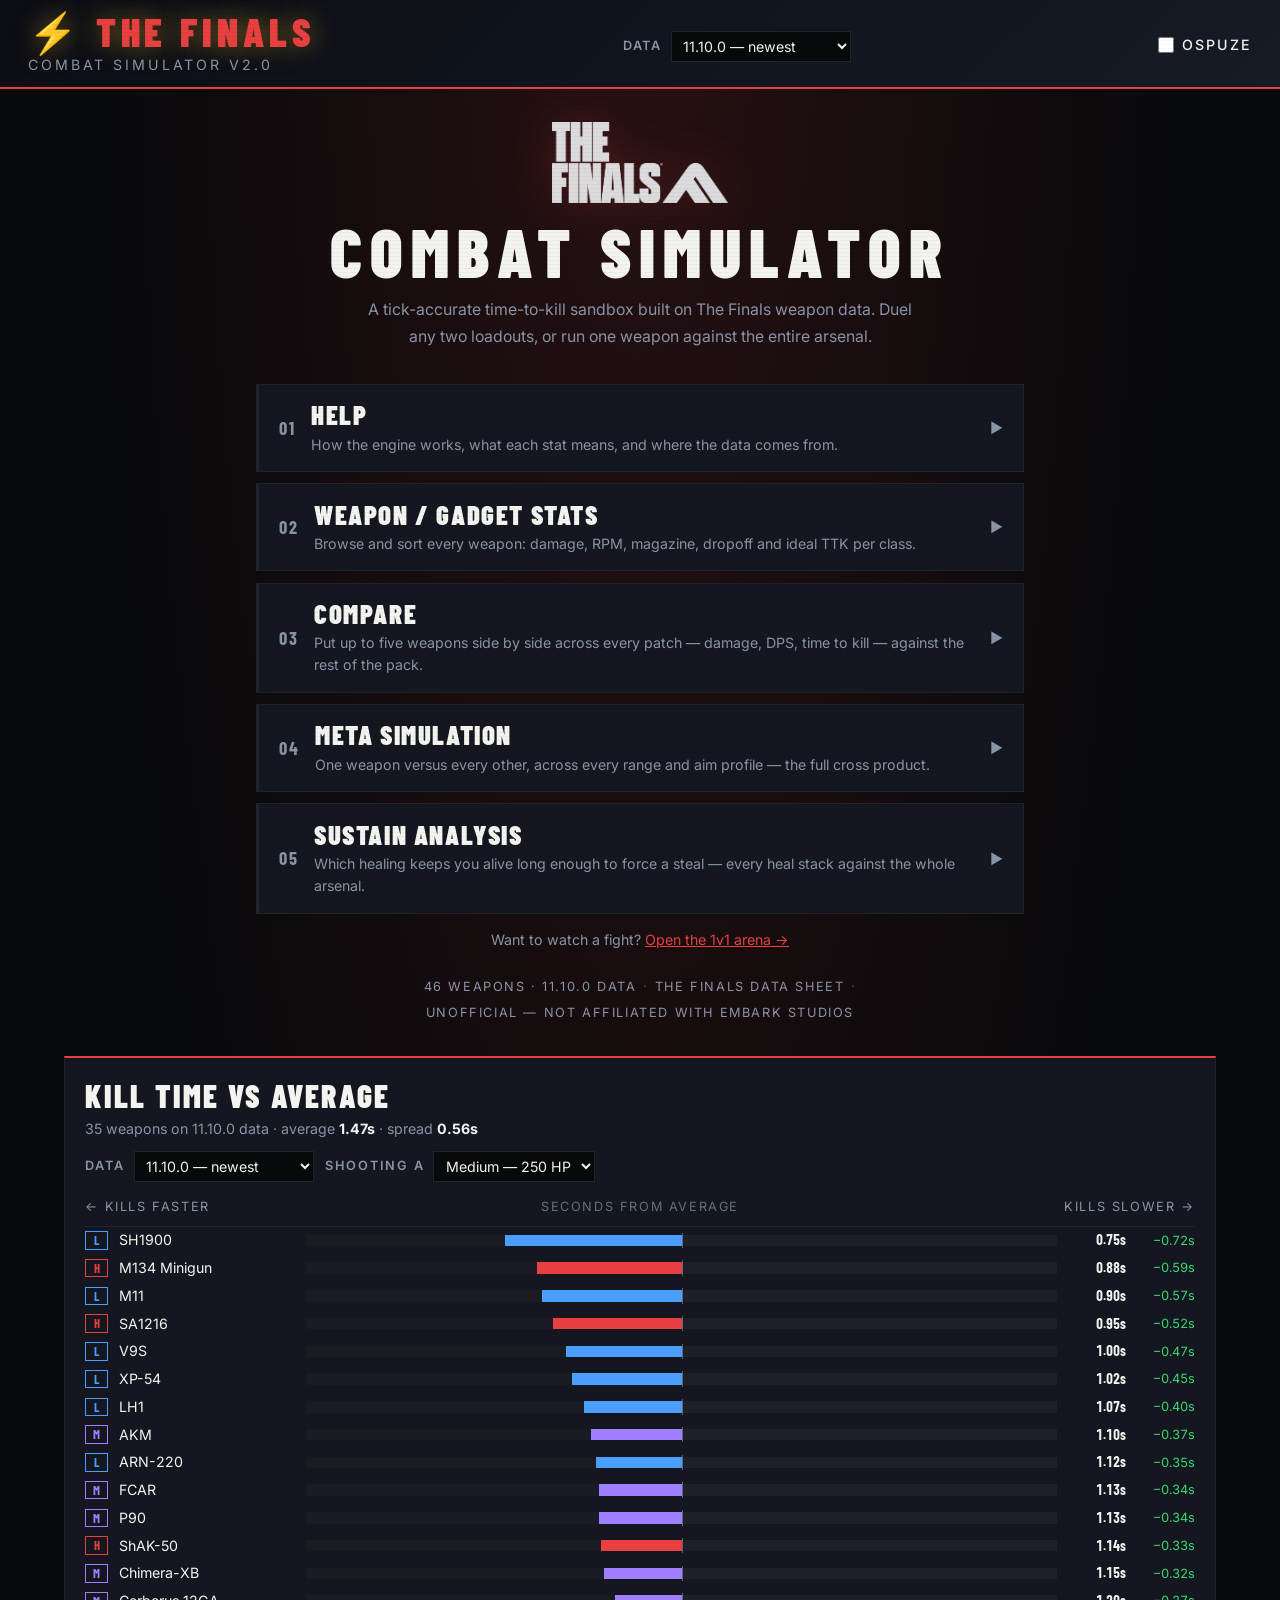
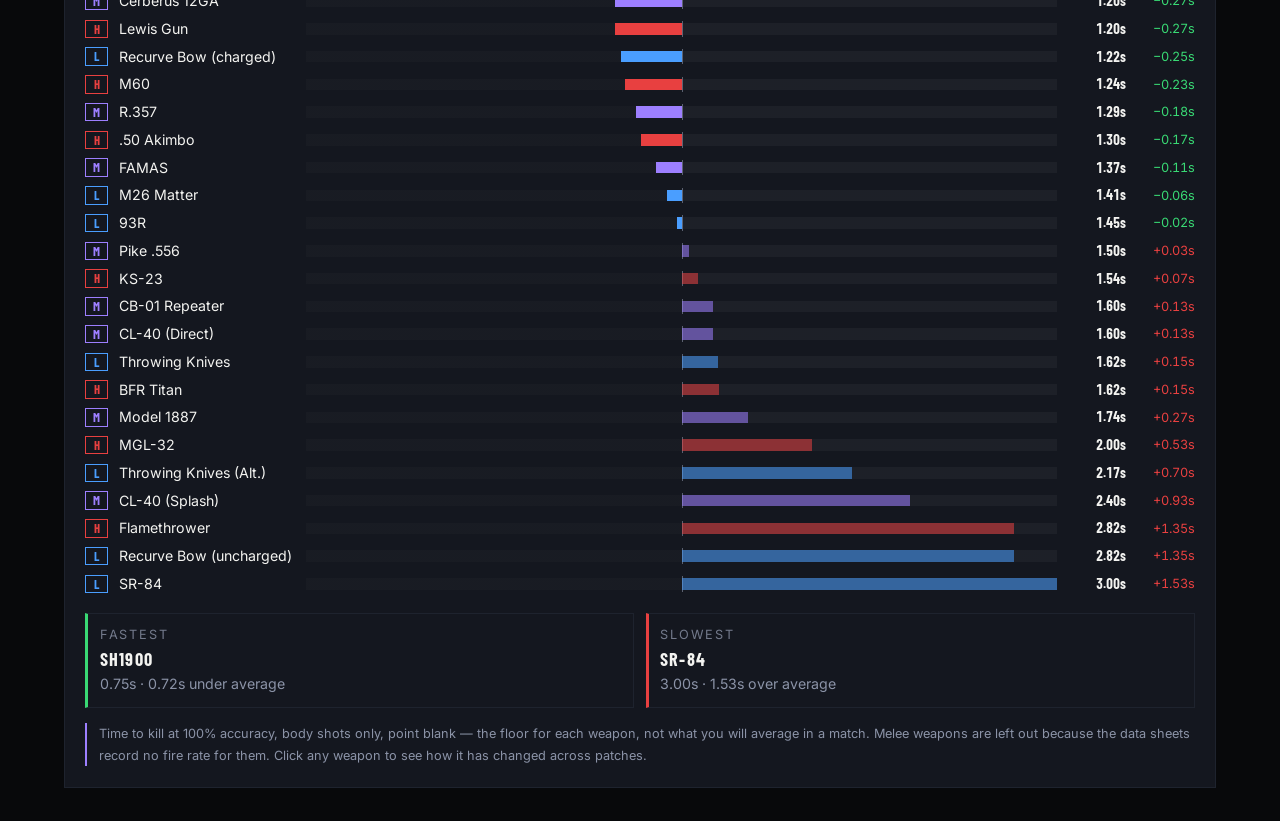
==== commit 3ac4a3b9: "big commit, lots of stuff." ====
--- a/index.html
+++ b/index.html
@@ -7,9 +7,12 @@
   <title>THE FINALS — Combat Simulator</title>
 
 <script src="./heals.js" defer></script>
+<script src="./gadgets.js" defer></script>
 <script src="./simulate.js" defer></script>
 <script src="./duel_solver.js" defer></script>
 <script src="./battle_simulator.js" defer></script>
+<script src="./weapon_chart.js" defer></script>
+<script src="./export.js" defer></script>
 <script src="./cross_analysis_pool.js" defer></script>
 <script src="./heatgraph.js" defer></script>
 <script src="./ui_shell.js" defer></script>
@@ -17,7 +20,7 @@
 
   <link rel="preconnect" href="https://fonts.googleapis.com">
   <link
-    href="https://fonts.googleapis.com/css2?family=Barlow+Condensed:ital,wght@0,400;0,600;0,700;0,900;1,700&family=Share+Tech+Mono&display=swap"
+    href="https://fonts.googleapis.com/css2?family=Barlow+Condensed:ital,wght@0,400;0,600;0,700;0,900;1,700&family=Inter:wght@400;500;600;700&family=Share+Tech+Mono&display=swap"
     rel="stylesheet"
   >
 
@@ -32,7 +35,7 @@
     <nav class="topnav" id="topnav" aria-label="Sections">
       <button class="navbtn" type="button" data-route="help">Help</button>
       <button class="navbtn" type="button" data-route="stats">Stats</button>
-      <button class="navbtn" type="button" data-route="sim">Simulation</button>
+      <button class="navbtn" type="button" data-route="compare">Compare</button>
       <button class="navbtn" type="button" data-route="meta">Meta</button>
       <button class="navbtn" type="button" data-route="sustain">Sustain</button>
     </nav>
@@ -59,7 +62,7 @@
 
         <h1 class="home-title">Combat Simulator</h1>
         <p class="home-tagline">
-          A tick-accurate time-to-kill sandbox built on Season 10 weapon data.
+          A tick-accurate time-to-kill sandbox built on The Finals weapon data.
           Duel any two loadouts, or run one weapon against the entire arsenal.
         </p>
 
@@ -82,11 +85,11 @@
             <span class="menu-arrow">▶</span>
           </button>
 
-          <button class="menu-card" type="button" data-route="sim">
+          <button class="menu-card" type="button" data-route="compare">
             <span class="menu-num">03</span>
             <span class="menu-body">
-              <span class="menu-title">Simulation</span>
-              <span class="menu-desc">A single 1v1 duel played out shot by shot — or batched into a win-rate distribution.</span>
+              <span class="menu-title">Compare</span>
+              <span class="menu-desc">Put up to five weapons side by side across every patch — damage, DPS, time to kill — against the rest of the pack.</span>
             </span>
             <span class="menu-arrow">▶</span>
           </button>
@@ -110,10 +113,14 @@
           </button>
         </nav>
 
+        <p class="home-aside">
+          Want to watch a fight? <button class="linkish" type="button" data-route="sim">Open the 1v1 arena →</button>
+        </p>
+
         <div class="home-foot">
           <span id="home-weapon-count">Loading weapon data…</span>
           <span class="dot">·</span>
-          <span>Season 10.0 data sheet</span>
+          <span>The Finals data sheet</span>
           <span class="dot">·</span>
           <span>Unofficial — not affiliated with Embark Studios</span>
         </div>
@@ -138,6 +145,7 @@
                 <option value="heavy">Heavy — 350 HP</option>
               </select>
             </label>
+            <div class="chart-control" id="ttk-export-slot"></div>
           </div>
         </div>
 
@@ -291,7 +299,8 @@
 
         <div class="doc-actions">
           <button class="btn-run btn-ghost" type="button" data-route="stats">Weapon / Gadget Stats</button>
-          <button class="btn-run" type="button" data-route="sim">Start a simulation</button>
+          <button class="btn-run" type="button" data-route="compare">Compare weapons</button>
+          <button class="btn-run btn-ghost" type="button" data-route="sim">1v1 arena</button>
         </div>
       </div>
     </section>
@@ -304,10 +313,24 @@
         <div class="page-head">
           <h1 class="page-title">Weapon / Gadget Stats</h1>
           <p class="page-lead">
-            Raw Season 10 values on the left, engine-derived numbers on the right.
+            Raw values on the left, engine-derived numbers on the right.
             Click any column header to sort.
           </p>
         </div>
+
+        <section class="panel chart-panel stats-compare" id="stats-compare" aria-labelledby="stats-compare-title">
+          <div class="panel-head">
+            <div>
+              <h2 id="stats-compare-title">Compare</h2>
+              <p class="panel-sub">Tick weapons in the table · hover to read every line · click a version to see what changed for each</p>
+            </div>
+            <div class="panel-actions" id="sc-export-slot"></div>
+          </div>
+          <div class="wc-toolbar" id="sc-toolbar" role="toolbar" aria-label="Compare controls"></div>
+          <div class="wc-legend" id="sc-legend"></div>
+          <div class="chart-wrap" id="sc-chart"></div>
+          <div id="sc-detail"></div>
+        </section>
 
         <div class="stats-toolbar">
           <div class="field">
@@ -363,9 +386,35 @@
             lower than its peak. Healing that lands on someone already at full health is lost,
             so a fighter never absorbs the whole figure.
           </p>
+        </article>
+
+        <article class="doc-card gadget-card">
+          <h2>Shields</h2>
+          <p>
+            The two shields the simulation models, at the selected data version. A shield is
+            not extra health: it absorbs before health does, takes no healing, keeps none of
+            the overflow from the shot that breaks it, and — for the Dome — expires on a timer
+            whether or not anything hit it. Rank them alongside the healing on the
+            <button class="linkish" type="button" data-route="sustain">Sustain</button> screen.
+          </p>
+          <div id="shield-stats"></div>
+        </article>
+
+        <article class="doc-card gadget-card">
+          <h2>The rest of the kit</h2>
+          <p>
+            Every specialization, gadget and carriable in the game, with the class that can
+            carry it and the slot it takes. Only the shields and the healing above carry
+            numbers; the rest are here because the loadout rules need to know what competes
+            for which slot — that is what decides whether a squad of three can actually field
+            a given combination of healing and shields.
+          </p>
+          <div id="gadget-roster"></div>
           <p class="doc-note">
-            Other gadgets are still absent: adding them needs per-gadget damage, radius,
-            arm/fuse time, cooldown and charges, plus a tick handler in the engine.
+            Simulating any of the others needs its own model, not just its numbers: damage,
+            radius, arm and fuse time, and what the engine is supposed to do when it goes off.
+            Adding one to <code>csv/gadgets/</code> is a row; making it mean something is a
+            feature.
           </p>
         </article>
       </div>
@@ -380,27 +429,29 @@
           <button class="linkish back-link" type="button" data-route="stats">← All weapons</button>
         </div>
 
-        <div class="weapon-grid">
-          <section class="panel chart-panel">
-            <div class="panel-head">
-              <h2>Stat history</h2>
-              <select id="wp-metric" aria-label="Metric to plot"></select>
-            </div>
-            <div class="chart-wrap" id="wp-chart"></div>
-            <div id="wp-chart-detail"></div>
-            <p class="doc-note" id="wp-chart-note"></p>
-          </section>
-
-          <aside class="panel hero-panel">
+        <section class="panel weapon-hero">
+          <div class="weapon-hero-id">
             <h1 class="page-title" id="wp-name">—</h1>
             <div class="weapon-badge" id="wp-badges"></div>
             <p class="page-lead" id="wp-lead"></p>
-            <div class="hero-section">
-              <div class="section-label">Jump to a version</div>
-              <div class="version-chips" id="wp-versions"></div>
-            </div>
-          </aside>
-        </div>
+          </div>
+          <div class="hero-tiles" id="wp-tiles" aria-live="polite"></div>
+        </section>
+
+        <section class="panel chart-panel">
+          <div class="panel-head">
+            <div>
+              <h2>Stat history</h2>
+              <p class="panel-sub">Hover to read every line at a version · click to open it · click a season to zoom</p>
+            </div>
+            <div class="panel-actions" id="wp-export-slot"></div>
+          </div>
+          <div class="wc-toolbar" id="wp-toolbar" role="toolbar" aria-label="Chart controls"></div>
+          <div class="wc-legend" id="wp-legend"></div>
+          <div class="chart-wrap" id="wp-chart"></div>
+          <div id="wp-chart-detail"></div>
+          <p class="doc-note" id="wp-chart-note"></p>
+        </section>
 
         <section class="panel">
           <div class="panel-head">
@@ -425,6 +476,16 @@
             <label style="margin-top:12px;">Weapon Data Version</label>
             <select class="data-version-picker" aria-label="Weapon data version"></select>
             <p class="sidebar-hint data-version-note"></p>
+
+            <label class="check-row" style="margin-top:12px;">
+              <input type="checkbox" class="dispersion-toggle" checked>
+              <span>Pellet dispersion (shotguns, minigun)</span>
+            </label>
+            <div class="range-row">
+              <input type="range" class="dispersion-angle" min="1" max="15" step="0.1" value="5.1" aria-label="Spread cone half-angle">
+              <span class="range-val dispersion-angle-v">5.1°</span>
+            </div>
+            <p class="sidebar-hint dispersion-note"></p>
           </div>
 
           <div class="fighter-tabs">
@@ -676,6 +737,16 @@
             <select class="data-version-picker" aria-label="Weapon data version"></select>
             <p class="sidebar-hint data-version-note"></p>
 
+            <label class="check-row" style="margin-top:12px;">
+              <input type="checkbox" class="dispersion-toggle" checked>
+              <span>Pellet dispersion (shotguns, minigun)</span>
+            </label>
+            <div class="range-row">
+              <input type="range" class="dispersion-angle" min="1" max="15" step="0.1" value="5.1" aria-label="Spread cone half-angle">
+              <span class="range-val dispersion-angle-v">5.1°</span>
+            </div>
+            <p class="sidebar-hint dispersion-note"></p>
+
             <label>Class Filter</label>
             <select id="meta-class">
               <option value="">All Classes</option>
@@ -776,6 +847,16 @@
             <label style="margin-top:12px;">Weapon Data Version</label>
             <select class="data-version-picker" aria-label="Weapon data version"></select>
             <p class="sidebar-hint data-version-note"></p>
+
+            <label class="check-row" style="margin-top:12px;">
+              <input type="checkbox" class="dispersion-toggle" checked>
+              <span>Pellet dispersion (shotguns, minigun)</span>
+            </label>
+            <div class="range-row">
+              <input type="range" class="dispersion-angle" min="1" max="15" step="0.1" value="5.1" aria-label="Spread cone half-angle">
+              <span class="range-val dispersion-angle-v">5.1°</span>
+            </div>
+            <p class="sidebar-hint dispersion-note"></p>
           </div>
 
           <div class="fighter-panel active">
@@ -814,6 +895,33 @@
 
             <label>They shoot like</label>
             <select id="sustain-profile"></select>
+
+            <label>Shields</label>
+            <div class="toggle-group" id="sustain-shields-group">
+              <button class="tbtn active" type="button" data-shields="1">With shields</button>
+              <button class="tbtn" type="button" data-shields="0">Healing only</button>
+            </div>
+            <p class="sidebar-hint">
+              The Mesh Shield and the Dome Shield join the kit space, which roughly
+              triples the grid. Every combination of healing and shields a squad of
+              three can legally carry is solved; the ones no squad can field are left
+              out. Changing this needs another run.
+            </p>
+
+            <label>Mesh Shield facing you</label>
+            <select id="sustain-mesh-coverage">
+              <option value="1">Always — every shot goes through it</option>
+              <option value="0.6" selected>Often — 60% of engagements</option>
+              <option value="0.35">Sometimes — 35%</option>
+              <option value="0">Never — flanked every time</option>
+            </select>
+            <p class="sidebar-hint">
+              The Mesh is a panel covering one arc, so whether it is between you and
+              the shot depends on where they are standing. That is an assumption, not
+              a measurement — it blends two already-solved kits, so it applies
+              instantly without another run. The Dome needs no setting: whether it
+              covers you is decided by its 4m radius against the range.
+            </p>
 
             <label>Squad opens fire</label>
             <select id="sustain-stagger">
--- a/battle_simulation.css
+++ b/battle_simulation.css
@@ -23,10 +23,17 @@
   --med-cl: #ffffff;
   --heavy-cl: #ffffff;
 
+  /* Type families. Body copy is a proportional sans — the old monospace body
+     read as blocky at paragraph length. The condensed display face stays for
+     headings and nav, and the mono face only for HUD-style readouts. */
+  --font-body: 'Inter', system-ui, -apple-system, 'Segoe UI', sans-serif;
+  --font-display: 'Barlow Condensed', 'Arial Narrow', sans-serif;
+  --font-num: 'Share Tech Mono', ui-monospace, monospace;
+
   /* Fluid sizing system */
   --fs-base: clamp(0.88rem, 0.78rem + 0.28vw, 1.05rem);
-  --fs-micro: clamp(0.62rem, 0.58rem + 0.14vw, 0.78rem);
-  --fs-small: clamp(0.72rem, 0.66rem + 0.18vw, 0.9rem);
+  --fs-micro: clamp(0.75rem, 0.7rem + 0.12vw, 0.85rem);
+  --fs-small: clamp(0.82rem, 0.76rem + 0.16vw, 0.95rem);
   --fs-body: clamp(0.88rem, 0.8rem + 0.24vw, 1rem);
   --fs-label: clamp(0.8rem, 0.68rem + 0.4vw, 1.05rem);
   --fs-ui: clamp(0.95rem, 0.82rem + 0.4vw, 1.2rem);
@@ -50,6 +57,18 @@
   --space-6: clamp(1.15rem, 0.92rem + 0.9vw, 1.8rem);
   --space-7: clamp(1.4rem, 1.1rem + 1.2vw, 2.4rem);
 
+  /* Categorical series colours for comparison charts, in fixed order —
+     slot 1 is the weapon whose page it is. Validated as a set (lightness
+     band, chroma, CVD and normal-vision separation, 3:1 contrast) against
+     both this surface (#14171f) and the ospuze one (#201c10), so they are
+     shared by the two themes. Deliberately not the accent red, which the
+     charts reserve for nerfs. */
+  --series-1: #3987e5;
+  --series-2: #d95926;
+  --series-3: #199e70;
+  --series-4: #c98500;
+  --series-5: #d55181;
+
   --sidebar-w: clamp(18rem, 24vw, 26rem);
   --sidebar-rail: 2.9rem;
   --header-h: clamp(4.1rem, 3.4rem + 1.1vw, 5.1rem);
@@ -127,11 +146,14 @@
 body {
   background: var(--bg);
   color: var(--text);
-  font-family: 'Share Tech Mono', monospace;
+  font-family: var(--font-body);
   font-size: var(--fs-base);
+  -webkit-font-smoothing: antialiased;
+  -moz-osx-font-smoothing: grayscale;
+  text-rendering: optimizeLegibility;
   min-height: 100vh;
   overflow-x: hidden;
-  line-height: 1.35;
+  line-height: 1.55;
 }
 
 body::before {
@@ -204,7 +226,7 @@
   background: transparent;
   border: var(--border-w) solid var(--border);
   color: var(--muted);
-  font-family: 'Barlow Condensed', sans-serif;
+  font-family: var(--font-display);
   font-size: var(--fs-ui);
   font-weight: 700;
   letter-spacing: 0.08rem;
@@ -252,7 +274,7 @@
 }
 
 .logo {
-  font-family: 'Barlow Condensed', sans-serif;
+  font-family: var(--font-display);
   font-weight: 900;
   font-size: var(--fs-logo);
   letter-spacing: clamp(0.14rem, 0.08rem + 0.28vw, 0.34rem);
@@ -308,7 +330,7 @@
   border: 0;
   border-bottom: var(--border-w) solid var(--border);
   color: var(--muted);
-  font-family: 'Barlow Condensed', sans-serif;
+  font-family: var(--font-display);
   font-size: var(--fs-small);
   font-weight: 700;
   letter-spacing: 0.1rem;
@@ -362,7 +384,7 @@
 }
 
 .section-title {
-  font-family: 'Barlow Condensed', sans-serif;
+  font-family: var(--font-display);
   font-weight: 700;
   font-size: clamp(0.95rem, 0.75rem + 0.75vw, 1.5rem);
   letter-spacing: clamp(0.08rem, 0.05rem + 0.15vw, 0.18rem);
@@ -387,13 +409,14 @@
 
 label {
   display: block;
-  font-size: var(--fs-label);
-  letter-spacing: clamp(0.04rem, 0.02rem + 0.12vw, 0.12rem);
+  font-size: var(--fs-small);
+  letter-spacing: 0.04em;
   text-transform: uppercase;
   color: var(--muted);
   margin-bottom: var(--space-1);
   margin-top: var(--space-3);
   line-height: 1.15;
+  font-weight: 600;
 }
 
 label:first-child {
@@ -409,7 +432,7 @@
   color: var(--text);
   padding: clamp(0.55rem, 0.42rem + 0.3vw, 0.75rem)
     clamp(0.6rem, 0.5rem + 0.28vw, 0.85rem);
-  font-family: 'Share Tech Mono', monospace;
+  font-family: var(--font-body);
   font-size: var(--fs-ui);
   outline: none;
   cursor: pointer;
@@ -467,7 +490,7 @@
 }
 
 .range-val {
-  font-family: 'Barlow Condensed', sans-serif;
+  font-family: var(--font-display);
   font-size: var(--fs-ui);
   font-weight: 700;
   min-width: clamp(2.4rem, 2rem + 1vw, 3.6rem);
@@ -486,7 +509,7 @@
 .ftab {
   padding: var(--space-4);
   text-align: center;
-  font-family: 'Barlow Condensed', sans-serif;
+  font-family: var(--font-display);
   font-size: var(--fs-ui);
   font-weight: 700;
   letter-spacing: clamp(0.06rem, 0.03rem + 0.15vw, 0.14rem);
@@ -534,9 +557,10 @@
   background: var(--bg);
   border: var(--border-w) solid var(--border);
   font-size: var(--fs-badge);
-  letter-spacing: clamp(0.02rem, 0.01rem + 0.08vw, 0.07rem);
+  letter-spacing: 0.04em;
   text-transform: uppercase;
   line-height: 1.15;
+  font-weight: 600;
 }
 
 .badge.light {
@@ -577,7 +601,7 @@
   background: var(--bg);
   border: var(--border-w) solid var(--border);
   color: var(--muted);
-  font-family: 'Share Tech Mono', monospace;
+  font-family: var(--font-body);
   font-size: var(--fs-ui);
   letter-spacing: clamp(0.02rem, 0.01rem + 0.08vw, 0.08rem);
   text-transform: uppercase;
@@ -631,7 +655,7 @@
 
 .btn-run {
   width: 100%;
-  font-family: 'Barlow Condensed', sans-serif;
+  font-family: var(--font-display);
   font-weight: 900;
   font-size: var(--fs-button);
   letter-spacing: clamp(0.08rem, 0.04rem + 0.2vw, 0.22rem);
@@ -690,7 +714,7 @@
 }
 
 .hud-name {
-  font-family: 'Barlow Condensed', sans-serif;
+  font-family: var(--font-display);
   font-size: var(--fs-hud);
   font-weight: 900;
   letter-spacing: clamp(0.04rem, 0.02rem + 0.1vw, 0.12rem);
@@ -747,7 +771,7 @@
 }
 
 .dist-big {
-  font-family: 'Barlow Condensed', sans-serif;
+  font-family: var(--font-display);
   font-size: var(--fs-dist);
   font-weight: 900;
   color: var(--accent);
@@ -779,7 +803,7 @@
 
 .tab {
   padding: var(--space-3) var(--space-5);
-  font-family: 'Barlow Condensed', sans-serif;
+  font-family: var(--font-display);
   font-size: var(--fs-tab);
   font-weight: 700;
   letter-spacing: clamp(0.05rem, 0.03rem + 0.12vw, 0.12rem);
@@ -827,7 +851,7 @@
 }
 
 .winner-name {
-  font-family: 'Barlow Condensed', sans-serif;
+  font-family: var(--font-display);
   font-size: var(--fs-winner);
   font-weight: 900;
   letter-spacing: clamp(0.08rem, 0.04rem + 0.18vw, 0.18rem);
@@ -878,7 +902,7 @@
 }
 
 .stat-val {
-  font-family: 'Barlow Condensed', sans-serif;
+  font-family: var(--font-display);
   font-size: var(--fs-stat-val);
   font-weight: 700;
   line-height: 1;
@@ -974,7 +998,7 @@
 
 .ll.kill {
   color: var(--green);
-  font-family: 'Barlow Condensed', sans-serif;
+  font-family: var(--font-display);
   font-size: clamp(0.95rem, 0.84rem + 0.38vw, 1.2rem);
   letter-spacing: clamp(0.04rem, 0.02rem + 0.12vw, 0.12rem);
   font-weight: 700;
@@ -1073,7 +1097,7 @@
   }
 
 .sidebar {
-  font-family: Arial, Helvetica, sans-serif;
+  font-family: var(--font-body);
   font-size: 20px;
   line-height: 1.4;
 }
@@ -1241,7 +1265,7 @@
 }
 
 .home-title {
-  font-family: 'Barlow Condensed', sans-serif;
+  font-family: var(--font-display);
   font-weight: 900;
   font-size: clamp(2.2rem, 1.4rem + 3.6vw, 4.2rem);
   letter-spacing: clamp(0.2rem, 0.1rem + 0.5vw, 0.5rem);
@@ -1289,7 +1313,7 @@
 }
 
 .menu-num {
-  font-family: 'Barlow Condensed', sans-serif;
+  font-family: var(--font-display);
   font-size: var(--fs-ui);
   font-weight: 700;
   color: var(--muted);
@@ -1307,7 +1331,7 @@
 
 .menu-title {
   display: block;
-  font-family: 'Barlow Condensed', sans-serif;
+  font-family: var(--font-display);
   font-size: clamp(1.15rem, 0.95rem + 0.9vw, 1.8rem);
   font-weight: 900;
   letter-spacing: 0.1rem;
@@ -1373,7 +1397,7 @@
 }
 
 .page-title {
-  font-family: 'Barlow Condensed', sans-serif;
+  font-family: var(--font-display);
   font-weight: 900;
   font-size: clamp(1.8rem, 1.2rem + 2.4vw, 3rem);
   letter-spacing: clamp(0.14rem, 0.08rem + 0.35vw, 0.32rem);
@@ -1410,7 +1434,7 @@
 }
 
 .doc-card h2 {
-  font-family: 'Barlow Condensed', sans-serif;
+  font-family: var(--font-display);
   font-size: clamp(1.05rem, 0.9rem + 0.7vw, 1.5rem);
   font-weight: 700;
   letter-spacing: 0.14rem;
@@ -1458,7 +1482,7 @@
 }
 
 .doc-dl dt {
-  font-family: 'Barlow Condensed', sans-serif;
+  font-family: var(--font-display);
   font-size: var(--fs-ui);
   font-weight: 700;
   letter-spacing: 0.08rem;
@@ -1589,7 +1613,7 @@
   background: var(--bg);
   border: var(--border-w) solid var(--border);
   color: var(--text);
-  font-family: 'Share Tech Mono', monospace;
+  font-family: var(--font-body);
   font-size: var(--fs-ui);
   padding: 0.5em 0.7em;
   outline: none;
@@ -1600,7 +1624,7 @@
 }
 
 .field-readout {
-  font-family: 'Barlow Condensed', sans-serif;
+  font-family: var(--font-display);
   font-size: var(--fs-ui);
   font-weight: 700;
   color: var(--accent);
@@ -1625,7 +1649,7 @@
   position: sticky;
   top: 0;
   background: var(--surface);
-  font-family: 'Barlow Condensed', sans-serif;
+  font-family: var(--font-display);
   font-size: var(--fs-small);
   font-weight: 700;
   letter-spacing: 0.1rem;
@@ -1719,7 +1743,7 @@
 }
 
 .empty-title {
-  font-family: 'Barlow Condensed', sans-serif;
+  font-family: var(--font-display);
   font-size: var(--fs-tab);
   font-weight: 700;
   letter-spacing: 0.16rem;
@@ -1753,7 +1777,7 @@
 }
 
 .ca-progress-head {
-  font-family: 'Barlow Condensed', sans-serif;
+  font-family: var(--font-display);
   font-size: var(--fs-tab);
   font-weight: 700;
   letter-spacing: 0.14rem;
@@ -1861,15 +1885,7 @@
   border-bottom-color: var(--accent);
 }
 
-/* The chart carries 137 versions across 11 season bands, so it takes the space
-   the snapshot panel used to hold. The hero card beside it is short by design —
-   identity and a jump list, not a stat dump. */
-.weapon-grid {
-  display: grid;
-  grid-template-columns: minmax(0, 4fr) minmax(0, 1.5fr);
-  gap: var(--space-4);
-  align-items: start;
-}
+
 
 .page-head.slim {
   border-bottom: none;
@@ -1877,52 +1893,9 @@
   margin-bottom: var(--space-3);
 }
 
-.hero-panel .page-title {
-  font-size: clamp(1.6rem, 3vw, 2.4rem);
-  line-height: 1.05;
-}
-
-.hero-panel .page-lead {
-  margin-top: var(--space-2);
-  font-size: var(--fs-small);
-  color: var(--muted);
-}
-
-.hero-section {
-  margin-top: var(--space-4);
-  padding-top: var(--space-3);
-  border-top: var(--border-w) solid var(--border);
-}
-
-.hero-section .section-label {
-  margin-bottom: var(--space-2);
-}
-
-/* ── Season bands on the chart ─────────────────────────────────── */
-.season-band rect {
-  fill: transparent;
-}
-
-.season-band.alt rect {
-  fill: var(--surface);
-  opacity: 0.55;
-}
-
-.season-band text {
-  fill: var(--muted);
-  font-family: 'Barlow Condensed', sans-serif;
-  font-size: 0.72rem;
-  font-weight: 700;
-  letter-spacing: 0.08rem;
-  opacity: 0.5;
-}
-
-/* A season this weapon was touched in earns a brighter label than one it sat
-   out — the axis then shows at a glance where its history actually happened. */
-.season-band.live text {
-  fill: var(--text);
-  opacity: 0.85;
-}
+
+
+
 
 /* ── Stat block inside a ledger entry ──────────────────────────── */
 .stat-block {
@@ -1943,16 +1916,6 @@
 .stat-block-src {
   font-size: var(--fs-micro);
   color: var(--muted);
-}
-
-.vchip.measured {
-  border-color: var(--muted);
-  color: var(--text);
-}
-
-.vchip.active {
-  border-color: var(--accent);
-  color: var(--text);
 }
 
 .panel {
@@ -1973,7 +1936,7 @@
 }
 
 .panel-head h2 {
-  font-family: 'Barlow Condensed', sans-serif;
+  font-family: var(--font-display);
   font-size: clamp(1.05rem, 0.9rem + 0.7vw, 1.5rem);
   font-weight: 700;
   letter-spacing: 0.14rem;
@@ -1985,87 +1948,9 @@
   min-width: 14rem;
 }
 
-/* CHART */
-.chart-wrap svg {
-  width: 100%;
-  height: auto;
-  display: block;
-  overflow: visible;
-}
-
-.chart-grid {
-  stroke: var(--border);
-  stroke-width: 1;
-}
-
-.chart-axis-line {
-  stroke: var(--muted);
-  stroke-width: 1;
-  opacity: 0.5;
-}
-
-.chart-axis {
-  fill: var(--muted);
-  font-family: 'Share Tech Mono', monospace;
-  font-size: 12px;
-}
-
-.chart-axis.muted {
-  opacity: 0.35;
-}
-
-.chart-line {
-  stroke: var(--accent);
-  stroke-width: 2;
-}
-
-.chart-line.gap {
-  stroke-dasharray: 5 5;
-  opacity: 0.55;
-}
-
-.chart-value {
-  fill: var(--text);
-  font-family: 'Barlow Condensed', sans-serif;
-  font-size: 14px;
-  font-weight: 700;
-}
-
-/* VERSION CHIPS */
-.version-chips {
-  display: flex;
-  flex-wrap: wrap;
-  gap: var(--space-1);
-}
-
-.vchip {
-  background: var(--bg);
-  border: var(--border-w) solid var(--border);
-  color: var(--muted);
-  font-family: 'Share Tech Mono', monospace;
-  font-size: var(--fs-small);
-  padding: 0.35em 0.7em;
-  cursor: pointer;
-  transition: all 0.15s;
-}
-
-.vchip:hover:not(:disabled) {
-  color: var(--text);
-  border-color: var(--muted);
-}
-
-.vchip.active {
-  background: var(--accent);
-  border-color: var(--accent);
-  color: #000;
-  font-weight: 700;
-}
-
-.vchip.empty {
-  opacity: 0.3;
-  cursor: not-allowed;
-  text-decoration: line-through;
-}
+
+
+
 
 /* SNAPSHOT */
 .snapshot-head {
@@ -2073,7 +1958,7 @@
 }
 
 .snapshot-title {
-  font-family: 'Barlow Condensed', sans-serif;
+  font-family: var(--font-display);
   font-size: clamp(1.2rem, 1rem + 0.9vw, 1.8rem);
   font-weight: 900;
   letter-spacing: 0.1rem;
@@ -2134,12 +2019,13 @@
 .skey {
   color: var(--muted);
   text-transform: uppercase;
-  letter-spacing: 0.06rem;
+  letter-spacing: 0.04em;
   flex: 1;
+  font-weight: 600;
 }
 
 .sval {
-  font-family: 'Barlow Condensed', sans-serif;
+  font-family: var(--font-display);
   font-size: var(--fs-ui);
   font-weight: 700;
   color: var(--text);
@@ -2150,7 +2036,8 @@
   font-size: var(--fs-micro);
   color: var(--muted);
   text-transform: uppercase;
-  letter-spacing: 0.06rem;
+  letter-spacing: 0.04em;
+  font-weight: 600;
 }
 
 .withheld {
@@ -2162,10 +2049,9 @@
 }
 
 .section-label {
-  font-family: 'Barlow Condensed', sans-serif;
-  font-size: var(--fs-small);
-  font-weight: 700;
-  letter-spacing: 0.14rem;
+  font-size: var(--fs-small);
+  font-weight: 600;
+  letter-spacing: 0.04em;
   text-transform: uppercase;
   color: var(--muted);
   margin-bottom: var(--space-2);
@@ -2177,7 +2063,7 @@
 }
 
 .chg-head {
-  font-family: 'Barlow Condensed', sans-serif;
+  font-family: var(--font-display);
   font-size: var(--fs-ui);
   font-weight: 700;
   letter-spacing: 0.12rem;
@@ -2211,7 +2097,7 @@
 }
 
 .chg-values {
-  font-family: 'Barlow Condensed', sans-serif;
+  font-family: var(--font-display);
   font-size: var(--fs-ui);
   font-weight: 700;
 }
@@ -2240,7 +2126,7 @@
 /* Marker for a change carried entirely by prose: the glyph does the work the
    from → to numbers do on a stat line. */
 .chg-mark {
-  font-family: 'Barlow Condensed', sans-serif;
+  font-family: var(--font-display);
   font-size: var(--fs-ui);
   font-weight: 700;
   min-width: 1.2rem;
@@ -2273,14 +2159,7 @@
   color: var(--muted);
 }
 
-/* ── Timeline chart: dots, update markers, axis ticks ───────────── */
-
-/* A version nothing happened in. Small and recessive so the eye lands on the
-   updates rather than counting the grid. */
-.chart-dot {
-  fill: var(--muted);
-  opacity: 0.45;
-}
+
 
 .chart-mark { cursor: pointer; }
 .chart-mark .hit { fill: transparent; }
@@ -2301,29 +2180,6 @@
 .chart-mark:focus-visible .ring { stroke: var(--text); stroke-width: 2; }
 .chart-mark.selected .ring { stroke: var(--text); stroke-width: 2.5; }
 .chart-mark:focus-visible { outline: none; }
-
-.chart-value.buff { fill: var(--green); }
-.chart-value.nerf { fill: var(--red); }
-.chart-value.soft { fill: var(--soft); }
-
-.chart-xlabel { cursor: pointer; }
-
-.chart-xlabel text {
-  fill: var(--muted);
-  font-size: 0.62rem;
-  letter-spacing: 0.04rem;
-}
-
-.chart-xlabel .glyph { font-weight: 700; }
-.chart-xlabel.buff .glyph { fill: var(--green); }
-.chart-xlabel.nerf .glyph { fill: var(--red); }
-.chart-xlabel.soft .glyph,
-.chart-xlabel.elsewhere .glyph { fill: var(--soft); }
-
-.chart-xlabel:hover text,
-.chart-xlabel:focus-visible text { fill: var(--text); }
-.chart-xlabel.selected text { fill: var(--text); font-weight: 700; }
-.chart-xlabel:focus-visible { outline: none; }
 
 /* ── The update card expanded from a chart marker ───────────────── */
 .update-card {
@@ -2343,7 +2199,7 @@
 }
 
 .update-version {
-  font-family: 'Barlow Condensed', sans-serif;
+  font-family: var(--font-display);
   font-size: var(--fs-ui);
   font-weight: 700;
   letter-spacing: 0.04rem;
@@ -2435,7 +2291,7 @@
 .lfilter.soft .glyph { color: var(--soft); }
 
 .lcount {
-  font-family: 'Barlow Condensed', sans-serif;
+  font-family: var(--font-display);
   font-weight: 700;
   color: var(--text);
 }
@@ -2469,7 +2325,7 @@
 .ledger-entry.lit > summary { background: var(--card); }
 
 .ledger-version {
-  font-family: 'Barlow Condensed', sans-serif;
+  font-family: var(--font-display);
   font-size: var(--fs-ui);
   font-weight: 700;
   min-width: 4.5rem;
@@ -2529,9 +2385,6 @@
 }
 
 @media (max-width: 900px) {
-  .weapon-grid {
-    grid-template-columns: minmax(0, 1fr);
-  }
 
   .chg-field {
     min-width: 100%;
@@ -2588,7 +2441,7 @@
 }
 
 .chart-title {
-  font-family: 'Barlow Condensed', sans-serif;
+  font-family: var(--font-display);
   font-size: clamp(1.3rem, 1rem + 1.2vw, 2rem);
   font-weight: 900;
   letter-spacing: 0.14rem;
@@ -2670,7 +2523,7 @@
 }
 
 .ttk-class {
-  font-family: 'Barlow Condensed', sans-serif;
+  font-family: var(--font-display);
   font-size: var(--fs-micro);
   font-weight: 700;
   text-align: center;
@@ -2739,7 +2592,7 @@
 }
 
 .ttk-value {
-  font-family: 'Barlow Condensed', sans-serif;
+  font-family: var(--font-display);
   font-size: var(--fs-small);
   font-weight: 700;
   text-align: right;
@@ -2774,7 +2627,7 @@
 .ttk-card strong {
   color: var(--text);
   display: block;
-  font-family: 'Barlow Condensed', sans-serif;
+  font-family: var(--font-display);
   font-size: var(--fs-ui);
   letter-spacing: 0.08rem;
   text-transform: uppercase;
@@ -2828,7 +2681,7 @@
   background: var(--card);
   border: var(--border-w) solid var(--border);
   color: var(--text);
-  font-family: 'Share Tech Mono', monospace;
+  font-family: var(--font-body);
   font-size: var(--fs-small);
   padding: 0.3em 0.5em 0.3em 0.7em;
 }
@@ -2870,7 +2723,7 @@
   background: var(--bg);
   border: var(--border-w) dashed var(--border);
   color: var(--muted);
-  font-family: 'Share Tech Mono', monospace;
+  font-family: var(--font-body);
   font-size: var(--fs-small);
   padding: 0.35em 0.7em;
   cursor: pointer;
@@ -2915,7 +2768,7 @@
 }
 
 .heal-modal-head {
-  font-family: 'Barlow Condensed', sans-serif;
+  font-family: var(--font-display);
   font-weight: 900;
   text-transform: uppercase;
   letter-spacing: 0.06em;
@@ -2931,7 +2784,7 @@
 }
 
 .heal-modal-body code {
-  font-family: 'Share Tech Mono', monospace;
+  font-family: var(--font-num);
   color: var(--soft);
 }
 
@@ -2959,7 +2812,7 @@
 }
 
 .sustain-title {
-  font-family: 'Barlow Condensed', sans-serif;
+  font-family: var(--font-display);
   font-weight: 900;
   text-transform: uppercase;
   letter-spacing: 0.05em;
@@ -2969,10 +2822,9 @@
 .sustain-sub { color: var(--muted); font-size: var(--fs-small); }
 
 .sustain-section-title {
-  font-family: 'Barlow Condensed', sans-serif;
-  font-weight: 700;
-  text-transform: uppercase;
-  letter-spacing: 0.08em;
+  font-weight: 600;
+  text-transform: uppercase;
+  letter-spacing: 0.04em;
   font-size: var(--fs-small);
   color: var(--muted);
   margin: var(--space-3) 0 var(--space-2);
@@ -2982,7 +2834,7 @@
 
 .sustain-rank th {
   text-align: left;
-  font-family: 'Barlow Condensed', sans-serif;
+  font-family: var(--font-display);
   text-transform: uppercase;
   letter-spacing: 0.06em;
   color: var(--muted);
@@ -2993,7 +2845,7 @@
 .sustain-rank td {
   padding: 0.4em 0.6em;
   border-bottom: 1px solid var(--border);
-  font-family: 'Share Tech Mono', monospace;
+  font-family: var(--font-body);
 }
 
 .sustain-rank tr:hover td { background: var(--surface); }
@@ -3076,7 +2928,7 @@
 .rank-bar-cell.is-open .sustain-matchups { display: block; }
 
 .matchup-head {
-  font-family: 'Share Tech Mono', monospace;
+  font-family: var(--font-body);
   font-size: var(--fs-micro);
   color: var(--text);
   border-bottom: 1px solid var(--border);
@@ -3092,17 +2944,17 @@
 .matchup-group + .matchup-group { margin-top: 0.6em; }
 
 .matchup-label {
-  font-family: 'Barlow Condensed', sans-serif;
-  text-transform: uppercase;
-  letter-spacing: 0.06em;
+  text-transform: uppercase;
+  letter-spacing: 0.04em;
   font-size: var(--fs-micro);
   margin-bottom: 0.3em;
+  font-weight: 600;
 }
 
 .matchup-chips { display: flex; flex-wrap: wrap; gap: 0.3em; }
 
 .matchup-chip {
-  font-family: 'Share Tech Mono', monospace;
+  font-family: var(--font-body);
   font-size: var(--fs-micro);
   padding: 0.15em 0.45em;
   border: 1px solid currentColor;
@@ -3115,3 +2967,539 @@
 
 .sustain-curves { overflow-x: auto; }
 .sustain-curves svg { display: block; max-width: 100%; }
+
+
+/* ═══════════════════════════════════════════════════════════════════
+   WEAPON PAGE — hero, comparison chart, impact
+   ═══════════════════════════════════════════════════════════════════ */
+.weapon-hero {
+  display: grid;
+  grid-template-columns: minmax(0, 1.1fr) minmax(0, 1.6fr);
+  gap: var(--space-5);
+  align-items: center;
+}
+
+.weapon-hero .page-title {
+  font-size: clamp(2rem, 1.4rem + 2.4vw, 3.2rem);
+  line-height: 1;
+}
+
+.weapon-hero .page-lead {
+  font-size: var(--fs-small);
+  margin-top: var(--space-3);
+}
+
+.hero-tiles {
+  display: grid;
+  grid-template-columns: repeat(4, minmax(0, 1fr));
+  gap: var(--space-2);
+  position: relative;
+  padding-bottom: 1.4rem;
+}
+
+.hero-tile {
+  background: var(--surface);
+  border: var(--border-w) solid var(--border);
+  border-radius: var(--radius-md);
+  padding: var(--space-3);
+  display: flex;
+  flex-direction: column;
+  gap: 0.2rem;
+  min-width: 0;
+}
+
+.tile-label {
+  font-size: var(--fs-micro);
+  font-weight: 600;
+  color: var(--muted);
+  line-height: 1.25;
+}
+
+.tile-value {
+  font-family: var(--font-display);
+  font-size: clamp(1.6rem, 1.2rem + 1.2vw, 2.3rem);
+  font-weight: 700;
+  line-height: 1.05;
+  font-variant-numeric: tabular-nums;
+}
+
+.tile-delta {
+  font-size: var(--fs-micro);
+  font-weight: 600;
+}
+.tile-delta.buff { color: var(--green); }
+.tile-delta.nerf { color: var(--red); }
+.tile-delta.flat { color: var(--muted); font-weight: 400; }
+.tile-delta .glyph { margin-right: 0.2em; }
+
+.tile-at {
+  position: absolute;
+  right: 0;
+  bottom: 0;
+  font-size: var(--fs-micro);
+  color: var(--muted);
+}
+
+.panel-sub {
+  margin-top: 0.15rem;
+  font-size: var(--fs-micro);
+  color: var(--muted);
+}
+
+.panel-actions { display: flex; gap: var(--space-2); }
+
+/* ── Toolbar ── */
+.wc-toolbar {
+  position: relative;
+  display: flex;
+  flex-wrap: wrap;
+  align-items: center;
+  gap: var(--space-2) var(--space-4);
+  padding: var(--space-2) 0 var(--space-3);
+  border-bottom: var(--border-w) solid var(--border);
+}
+
+.wc-group { display: flex; align-items: center; gap: var(--space-2); }
+.wc-right { margin-left: auto; }
+
+.wc-btn {
+  font-family: var(--font-body);
+  font-size: var(--fs-small);
+  font-weight: 600;
+  color: var(--text);
+  background: var(--surface);
+  border: var(--border-w) solid var(--border);
+  border-radius: var(--radius-md);
+  padding: 0.42rem 0.8rem;
+  cursor: pointer;
+  line-height: 1.2;
+  transition: border-color 0.12s, background 0.12s;
+}
+.wc-btn:hover { border-color: var(--muted); }
+.wc-btn:focus-visible { outline: 2px solid var(--series-1); outline-offset: 2px; }
+.wc-btn.active { background: var(--text); color: var(--bg); border-color: var(--text); }
+.wc-btn.small { padding: 0.2rem 0.55rem; font-size: var(--fs-micro); }
+.wc-compare-btn { border-color: var(--series-1); }
+
+.wc-seg { gap: 0; }
+.wc-seg .wc-btn { border-radius: 0; }
+.wc-seg .wc-btn:first-child { border-radius: var(--radius-md) 0 0 var(--radius-md); }
+.wc-seg .wc-btn:last-child { border-radius: 0 var(--radius-md) var(--radius-md) 0; border-left: none; }
+
+.wc-inline {
+  display: flex;
+  align-items: center;
+  gap: var(--space-2);
+  margin: 0;
+  font-size: var(--fs-small);
+  text-transform: none;
+  letter-spacing: 0;
+  color: var(--muted);
+}
+.wc-inline select { width: auto; font-size: var(--fs-small); padding: 0.3rem 0.5rem; }
+
+.wc-zoom { font-size: var(--fs-small); font-weight: 600; color: var(--text); }
+
+/* ── Legend ── */
+.wc-legend {
+  display: flex;
+  flex-wrap: wrap;
+  align-items: center;
+  gap: var(--space-2);
+  padding: var(--space-3) 0 var(--space-2);
+}
+
+.wc-chip {
+  display: inline-flex;
+  align-items: stretch;
+  border: var(--border-w) solid var(--border);
+  border-radius: 999px;
+  background: var(--surface);
+  overflow: hidden;
+}
+.wc-chip.off .wc-chip-main { opacity: 0.45; text-decoration: line-through; }
+
+.wc-chip-main, .wc-chip-x {
+  background: none;
+  border: none;
+  color: var(--text);
+  font-family: var(--font-body);
+  font-size: var(--fs-small);
+  font-weight: 600;
+  cursor: pointer;
+}
+.wc-chip-main { display: inline-flex; align-items: center; gap: 0.5rem; padding: 0.3rem 0.75rem; }
+.wc-chip-main:disabled { cursor: default; }
+.wc-chip-x { padding: 0.3rem 0.6rem; border-left: var(--border-w) solid var(--border); color: var(--muted); }
+.wc-chip-x:hover { color: var(--text); }
+.wc-legend-hint { font-size: var(--fs-micro); color: var(--muted); }
+
+/* Line keys, not boxes: a short stroke in the series colour. */
+.wc-key, .wc-tip-key {
+  display: inline-block;
+  width: 16px;
+  height: 3px;
+  border-radius: 2px;
+  background: currentColor;
+}
+.wc-key.s1, .wc-tip-key.s1 { color: var(--series-1); }
+.wc-key.s2, .wc-tip-key.s2 { color: var(--series-2); }
+.wc-key.s3, .wc-tip-key.s3 { color: var(--series-3); }
+.wc-key.s4, .wc-tip-key.s4 { color: var(--series-4); }
+.wc-key.s5, .wc-tip-key.s5 { color: var(--series-5); }
+
+/* ── Chart ── */
+.wc {
+  position: relative;
+  outline: none;
+  user-select: none;
+}
+.wc:focus-visible { box-shadow: 0 0 0 2px var(--series-1); border-radius: var(--radius-sm); }
+.wc svg { display: block; overflow: visible; }
+
+.wc-season rect { fill: transparent; }
+.wc-season.alt rect { fill: var(--surface); }
+.wc-season { cursor: pointer; }
+.wc-season text {
+  fill: var(--muted);
+  font-family: var(--font-body);
+  font-size: 14px;
+  font-weight: 600;
+  opacity: 0.7;
+}
+.wc-season.live text { fill: var(--text); opacity: 1; }
+.wc-strip-caption { fill: var(--muted); font-family: var(--font-body); font-size: 12px; font-weight: 600; }
+.wc-season:hover text { fill: var(--text); opacity: 1; text-decoration: underline; }
+
+.wc-panel { margin-top: 2px; }
+.wc-panel-head {
+  display: flex;
+  align-items: center;
+  justify-content: space-between;
+  gap: var(--space-2);
+  padding: var(--space-2) 0 0.15rem 66px;
+}
+.wc-panel-title { font-size: var(--fs-small); font-weight: 700; color: var(--text); }
+.wc-panel-remove {
+  background: none;
+  border: var(--border-w) solid var(--border);
+  border-radius: var(--radius-md);
+  color: var(--muted);
+  cursor: pointer;
+  width: 1.7rem;
+  height: 1.7rem;
+  line-height: 1;
+  font-size: 1rem;
+}
+.wc-panel-remove:hover { color: var(--text); border-color: var(--muted); }
+
+.wc-band { fill: transparent; }
+.wc-band.alt { fill: var(--surface); opacity: 0.8; }
+.wc-divider { stroke: var(--muted); stroke-width: 1; opacity: 0.45; }
+
+.wc-grid { stroke: var(--border); stroke-width: 1; }
+.wc-grid.zero { stroke: var(--muted); stroke-width: 1.5; opacity: 0.8; }
+
+.wc-ylabel, .wc-endvalue, .wc-endname, .wc-tick text, .wc-empty, .wc-export-title {
+  font-family: var(--font-body);
+  font-variant-numeric: tabular-nums;
+}
+.wc-ylabel { fill: var(--muted); font-size: 13px; }
+.wc-endvalue { fill: var(--text); font-size: 13px; font-weight: 700; }
+.wc-steplabel { fill: var(--text); font-family: var(--font-body); font-size: 12.5px; font-weight: 700; font-variant-numeric: tabular-nums; paint-order: stroke; stroke: var(--card); stroke-width: 3px; }
+.wc-endname { fill: var(--muted); font-size: 11.5px; }
+.wc-empty { fill: var(--muted); font-size: 14px; }
+.wc-export-title { fill: var(--text); font-size: 14px; font-weight: 700; }
+
+.wc-line { fill: none; stroke-width: 2; stroke-linejoin: round; stroke-linecap: round; }
+.wc-line.primary { stroke-width: 2.5; }
+.wc-line.gap { stroke-dasharray: 4 5; opacity: 0.55; }
+.wc-line.s1, .wc-endkey.s1 { stroke: var(--series-1); }
+.wc-line.s2, .wc-endkey.s2 { stroke: var(--series-2); }
+.wc-line.s3, .wc-endkey.s3 { stroke: var(--series-3); }
+.wc-line.s4, .wc-endkey.s4 { stroke: var(--series-4); }
+.wc-line.s5, .wc-endkey.s5 { stroke: var(--series-5); }
+.wc-endkey { stroke-width: 3; stroke-linecap: round; }
+
+/* A 2px surface ring keeps a dot legible where it sits on another line. */
+.wc-dot { stroke: var(--card); stroke-width: 2; }
+.wc-dot.s1 { fill: var(--series-1); }
+.wc-dot.s2 { fill: var(--series-2); }
+.wc-dot.s3 { fill: var(--series-3); }
+.wc-dot.s4 { fill: var(--series-4); }
+.wc-dot.s5 { fill: var(--series-5); }
+
+.wc-crosshair { stroke: var(--text); stroke-width: 1; opacity: 0.6; pointer-events: none; }
+
+.wc-axis { border-top: var(--border-w) solid var(--muted); }
+.wc-tick { cursor: pointer; }
+.wc-tick line { stroke: var(--muted); }
+.wc-tick text { fill: var(--muted); font-size: 12.5px; font-weight: 600; }
+.wc-tick.buff text { fill: var(--green); }
+.wc-tick.nerf text { fill: var(--red); }
+.wc-tick.soft text, .wc-tick.elsewhere text { fill: var(--soft); }
+.wc-tick:hover text, .wc-tick.selected text { fill: var(--text); }
+.wc-tick.selected text { text-decoration: underline; }
+
+/* ── Tooltip ── */
+.wc-tip {
+  position: absolute;
+  z-index: 5;
+  min-width: 13rem;
+  max-width: 20rem;
+  padding: var(--space-2) var(--space-3);
+  background: var(--bg);
+  border: var(--border-w) solid var(--muted);
+  border-radius: var(--radius-md);
+  box-shadow: 0 8px 28px rgba(0, 0, 0, 0.45);
+  pointer-events: none;
+  font-size: var(--fs-small);
+}
+.wc-tip-head {
+  display: flex;
+  flex-direction: column;
+  padding-bottom: 0.35rem;
+  margin-bottom: 0.35rem;
+  border-bottom: var(--border-w) solid var(--border);
+}
+.wc-tip-head strong { font-size: 1.05em; }
+.wc-tip-head span { color: var(--muted); font-size: var(--fs-micro); }
+.wc-tip-panel { margin-top: 0.4rem; color: var(--muted); font-size: var(--fs-micro); font-weight: 600; }
+.wc-tip-row { display: flex; align-items: center; gap: 0.5rem; padding: 0.1rem 0; }
+.wc-tip-row strong { font-variant-numeric: tabular-nums; }
+.wc-tip-name { color: var(--muted); flex: 1; min-width: 0; overflow: hidden; text-overflow: ellipsis; white-space: nowrap; }
+.wc-tip-delta { font-weight: 700; font-variant-numeric: tabular-nums; }
+.wc-tip-delta.buff { color: var(--green); }
+.wc-tip-delta.nerf { color: var(--red); }
+.wc-tip-hint { margin-top: 0.4rem; color: var(--muted); font-size: var(--fs-micro); }
+
+/* ── Table view ── */
+.wc-table-wrap { max-height: 32rem; overflow: auto; border: var(--border-w) solid var(--border); }
+.wc-table th.right, .wc-table td.right { text-align: right; }
+.wc-table tr.changed td { background: var(--surface); }
+
+/* ── Compare popover ── */
+.wc-pop {
+  position: absolute;
+  top: calc(100% - 0.4rem);
+  left: 0;
+  z-index: 20;
+  width: min(36rem, 100%);
+  max-height: 28rem;
+  display: flex;
+  flex-direction: column;
+  background: var(--bg);
+  border: var(--border-w) solid var(--muted);
+  border-radius: var(--radius-md);
+  box-shadow: 0 14px 40px rgba(0, 0, 0, 0.55);
+}
+.wc-pop-tabs { display: flex; border-bottom: var(--border-w) solid var(--border); }
+.wc-pop-tabs button {
+  flex: 1;
+  padding: var(--space-3);
+  background: none;
+  border: none;
+  border-bottom: 2px solid transparent;
+  color: var(--muted);
+  font-family: var(--font-body);
+  font-size: var(--fs-small);
+  font-weight: 600;
+  cursor: pointer;
+}
+.wc-pop-tabs button.active { color: var(--text); border-bottom-color: var(--series-1); }
+.wc-pop-tabs span { margin-left: 0.35rem; font-weight: 400; color: var(--muted); }
+.wc-pop-body { overflow-y: auto; padding: var(--space-3); display: flex; flex-direction: column; gap: var(--space-3); }
+.wc-pop-label { font-size: var(--fs-micro); font-weight: 600; color: var(--muted); margin-bottom: 0.35rem; }
+.wc-pop-chips { display: flex; flex-wrap: wrap; gap: 0.4rem; }
+.wc-search { width: 100%; font-family: var(--font-body); font-size: var(--fs-small); padding: 0.45rem 0.7rem; }
+
+.wc-opt {
+  font-family: var(--font-body);
+  font-size: var(--fs-small);
+  color: var(--text);
+  background: var(--surface);
+  border: var(--border-w) solid var(--border);
+  border-radius: 999px;
+  padding: 0.3rem 0.75rem;
+  cursor: pointer;
+}
+.wc-opt:hover:not(:disabled) { border-color: var(--muted); }
+.wc-opt.on { background: var(--text); color: var(--bg); border-color: var(--text); font-weight: 600; }
+.wc-opt:disabled { opacity: 0.4; cursor: not-allowed; }
+.wc-opt[hidden], .wc-pop-group[hidden] { display: none; }
+
+/* ── What a change did ── */
+.impact { padding: var(--space-3); border-bottom: var(--border-w) solid var(--border); }
+.impact.compact { padding: var(--space-2) 0; border-bottom: none; }
+.impact .section-label { margin-bottom: var(--space-2); }
+.impact-list { display: flex; flex-wrap: wrap; gap: var(--space-2); }
+.impact-item {
+  display: inline-flex;
+  align-items: baseline;
+  gap: 0.4rem;
+  padding: 0.35rem 0.65rem;
+  border: var(--border-w) solid var(--border);
+  border-left-width: 3px;
+  border-radius: var(--radius-sm);
+  background: var(--bg);
+  font-size: var(--fs-small);
+}
+.impact-item.buff { border-left-color: var(--green); }
+.impact-item.nerf { border-left-color: var(--red); }
+.impact-item.buff .glyph { color: var(--green); }
+.impact-item.nerf .glyph { color: var(--red); }
+.impact-item.breakpoint { font-weight: 700; }
+.impact-label { color: var(--muted); }
+.impact-values { font-variant-numeric: tabular-nums; }
+.impact-pct { color: var(--muted); font-size: var(--fs-micro); }
+
+@media (max-width: 980px) {
+  .weapon-hero { grid-template-columns: 1fr; }
+}
+
+@media (max-width: 640px) {
+  .hero-tiles { grid-template-columns: repeat(2, minmax(0, 1fr)); }
+  .wc-right { margin-left: 0; }
+  .wc-panel-head { padding-left: 52px; }
+  .wc-pop { width: 100%; }
+}
+
+/* ── Export menu ── */
+.export-wrap { position: relative; display: inline-block; }
+.export-menu {
+  position: absolute;
+  right: 0;
+  top: calc(100% + 6px);
+  z-index: 30;
+  min-width: 16rem;
+  padding: 0.35rem;
+  background: var(--bg);
+  border: var(--border-w) solid var(--muted);
+  border-radius: var(--radius-md);
+  box-shadow: 0 14px 40px rgba(0, 0, 0, 0.55);
+  text-align: left;
+}
+.export-group {
+  padding: 0.55rem 0.6rem 0.25rem;
+  font-size: var(--fs-micro);
+  font-weight: 600;
+  color: var(--muted);
+}
+.export-item {
+  display: flex;
+  flex-direction: column;
+  width: 100%;
+  padding: 0.4rem 0.6rem;
+  background: none;
+  border: none;
+  border-radius: var(--radius-sm);
+  color: var(--text);
+  font-family: var(--font-body);
+  font-size: var(--fs-small);
+  font-weight: 600;
+  text-align: left;
+  cursor: pointer;
+}
+.export-item:hover, .export-item:focus-visible { background: var(--surface); outline: none; }
+.export-hint { font-size: var(--fs-micro); font-weight: 400; color: var(--muted); }
+
+.export-toast {
+  position: fixed;
+  left: 50%;
+  bottom: 1.5rem;
+  z-index: 1000;
+  transform: translate(-50%, 1rem);
+  padding: 0.6rem 1rem;
+  background: var(--text);
+  color: var(--bg);
+  border-radius: var(--radius-md);
+  font-size: var(--fs-small);
+  font-weight: 600;
+  opacity: 0;
+  pointer-events: none;
+  transition: opacity 0.18s, transform 0.18s;
+}
+.export-toast.show { opacity: 1; transform: translate(-50%, 0); }
+
+.chart-head .export-wrap, .sustain-section-head .export-wrap { margin-left: auto; }
+.sustain-section-head { display: flex; align-items: center; gap: var(--space-2); }
+.heat-export-slot { margin-left: auto; align-self: end; }
+
+/* Tabular numerals where numbers stack in columns. Not page-wide: Inter's
+   tabular set includes the hyphen, which spaces out names like "ARN-220". */
+.data-table td:not(:first-child), .sval, .stat-val, .range-val, .ttk-value, .ttk-delta,
+.sustain-rank td, .chg-values, .chg-delta, .impact-values, .tile-value, .wc-table td {
+  font-variant-numeric: tabular-nums;
+}
+
+/* A checkbox label is a sentence, not a field label. */
+label.check-row {
+  text-transform: none;
+  letter-spacing: 0;
+  font-weight: 500;
+}
+.check-row span { color: var(--text); font-size: var(--fs-small); }
+
+/* ── Field band: the pack behind the highlighted weapons ──
+   Neutral grey on purpose — it is context, not a series, and must never be
+   mistaken for one of the five coloured lines. */
+.wc-field { fill: var(--muted); fill-opacity: 0.22; stroke: none; }
+.wc-field-mid { fill: none; stroke: var(--muted); stroke-width: 1.5; stroke-dasharray: 5 4; opacity: 0.9; }
+.wc-key.field, .wc-tip-key.field {
+  width: 16px;
+  height: 10px;
+  border-radius: 2px;
+  background: color-mix(in srgb, var(--muted) 30%, transparent);
+  border-top: 2px dashed var(--muted);
+}
+.wc-chip.field { border-style: dashed; }
+.wc-chip.field .wc-chip-main { cursor: default; color: var(--muted); font-weight: 500; }
+
+/* ── Compare on the Stats page ── */
+.stats-compare { margin-bottom: var(--space-5); }
+.compare-empty { padding: var(--space-5) var(--space-3); }
+.compare-empty .empty-sub { max-width: 34rem; margin: 0 auto; }
+
+.data-table th.pick-col, .data-table td.pick-col {
+  width: 2.6rem;
+  text-align: center;
+  padding-left: var(--space-2);
+  padding-right: var(--space-2);
+}
+.data-table th.pick-col { cursor: default; color: var(--muted); }
+.pick {
+  display: inline-flex;
+  align-items: center;
+  gap: 0.35rem;
+  margin: 0;
+  cursor: pointer;
+}
+.pick input { accent-color: var(--series-1); width: 1rem; height: 1rem; cursor: pointer; }
+.pick input:disabled { cursor: not-allowed; opacity: 0.35; }
+.pick .wc-key { width: 10px; }
+.data-table tr.picked td { background: color-mix(in srgb, var(--surface) 70%, var(--series-1) 6%); }
+
+.compare-detail-row {
+  padding: var(--space-3) 0;
+  border-bottom: var(--border-w) solid var(--border);
+}
+.compare-detail-row:last-child { border-bottom: none; }
+.compare-detail-name {
+  display: flex;
+  align-items: center;
+  flex-wrap: wrap;
+  gap: var(--space-2);
+  margin-bottom: var(--space-2);
+}
+.compare-detail-name .weapon-link { font-weight: 700; font-size: var(--fs-body); }
+.compare-detail-name .tally-row { margin: 0; }
+
+.home-aside {
+  margin-top: var(--space-4);
+  color: var(--muted);
+  font-size: var(--fs-small);
+  text-align: center;
+}
+.home-aside .linkish { font-size: inherit; }
+/* Arriving at #/compare scrolls here; clear the sticky header. */
+.stats-compare { scroll-margin-top: calc(var(--header-h) + var(--space-3)); }
